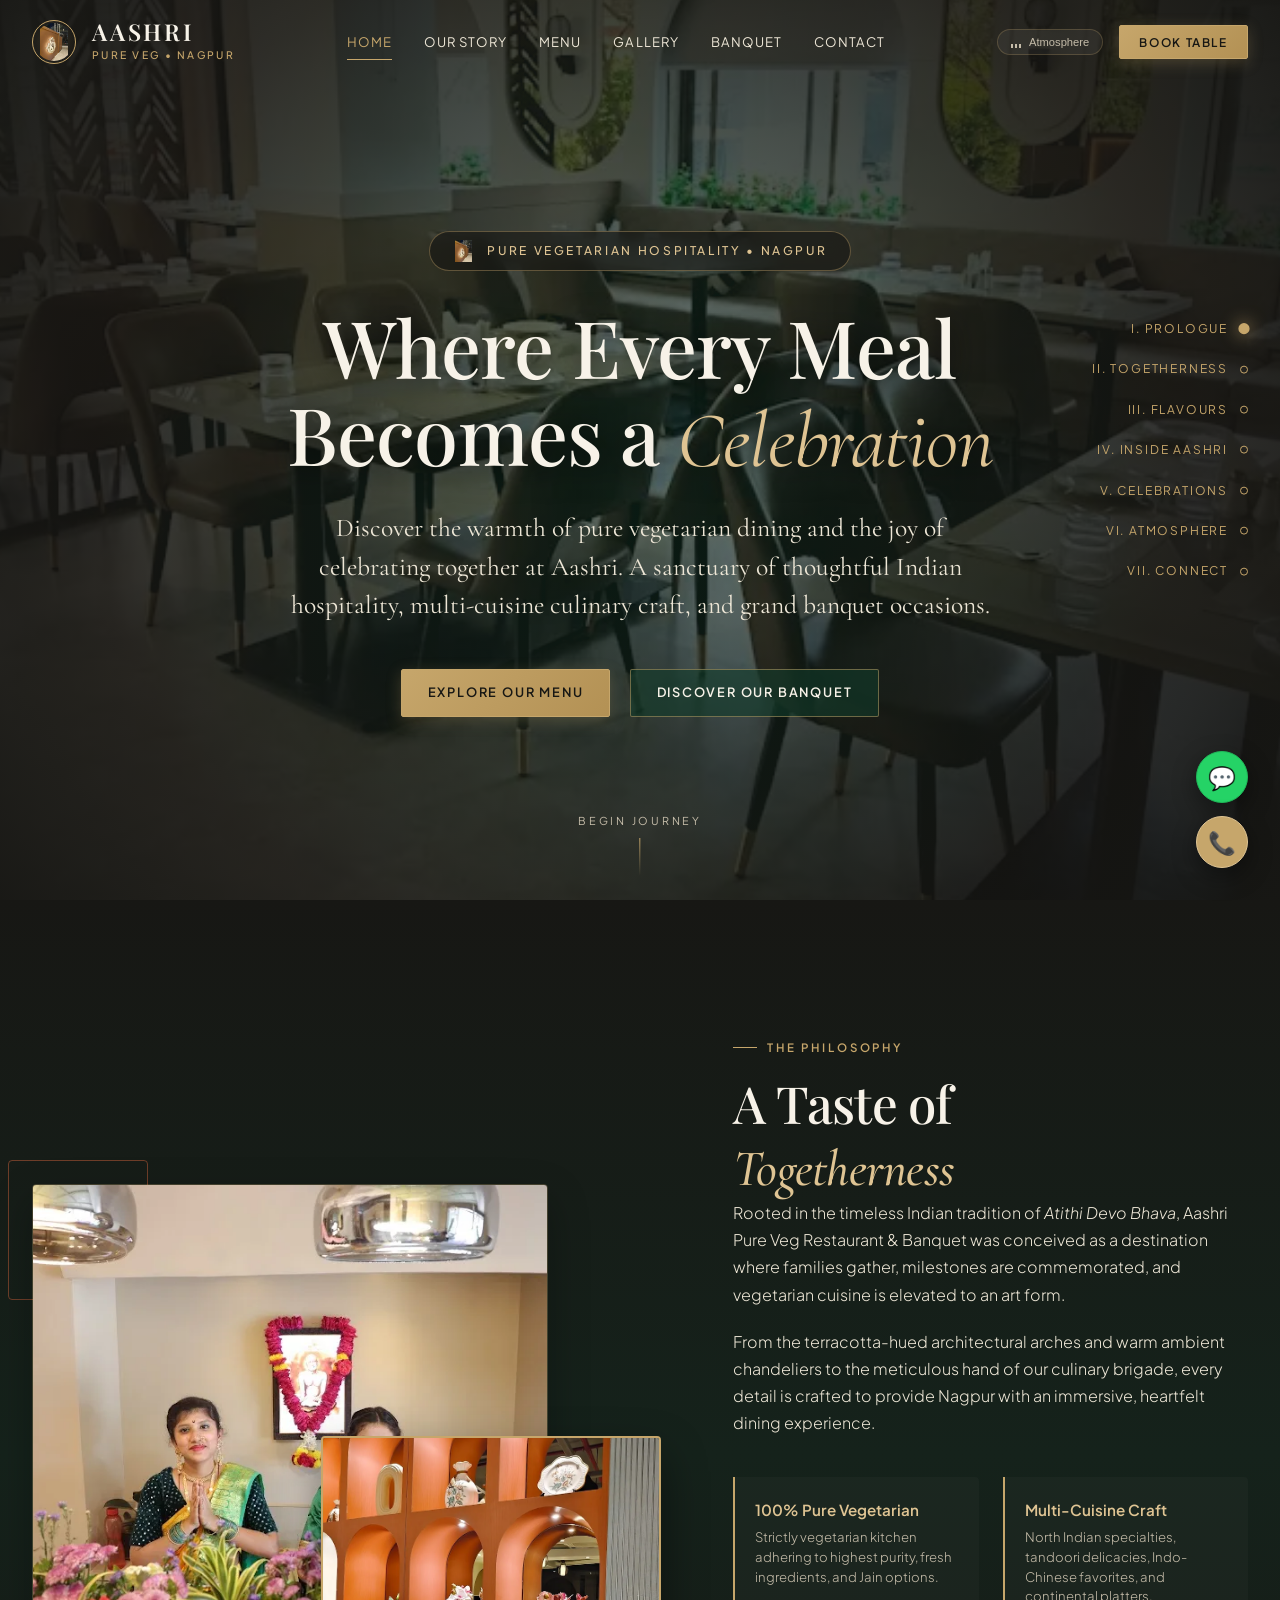
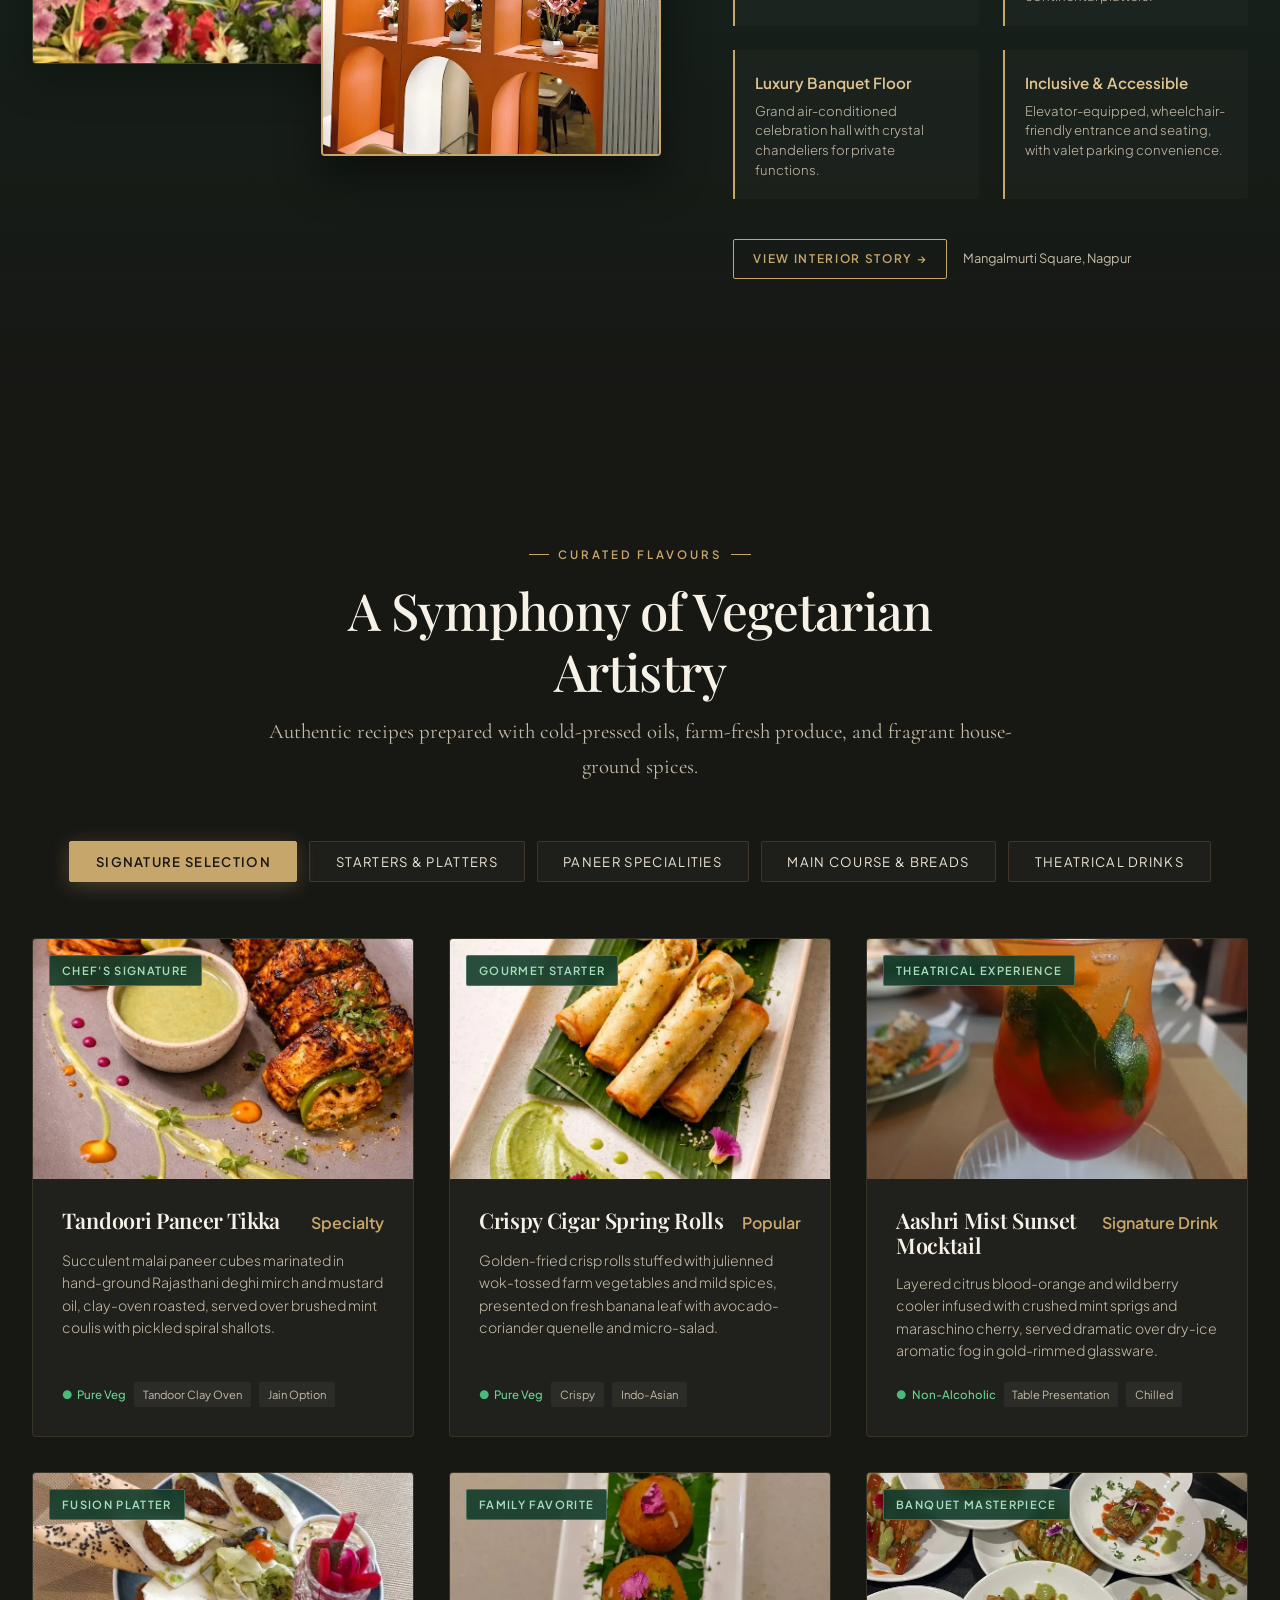
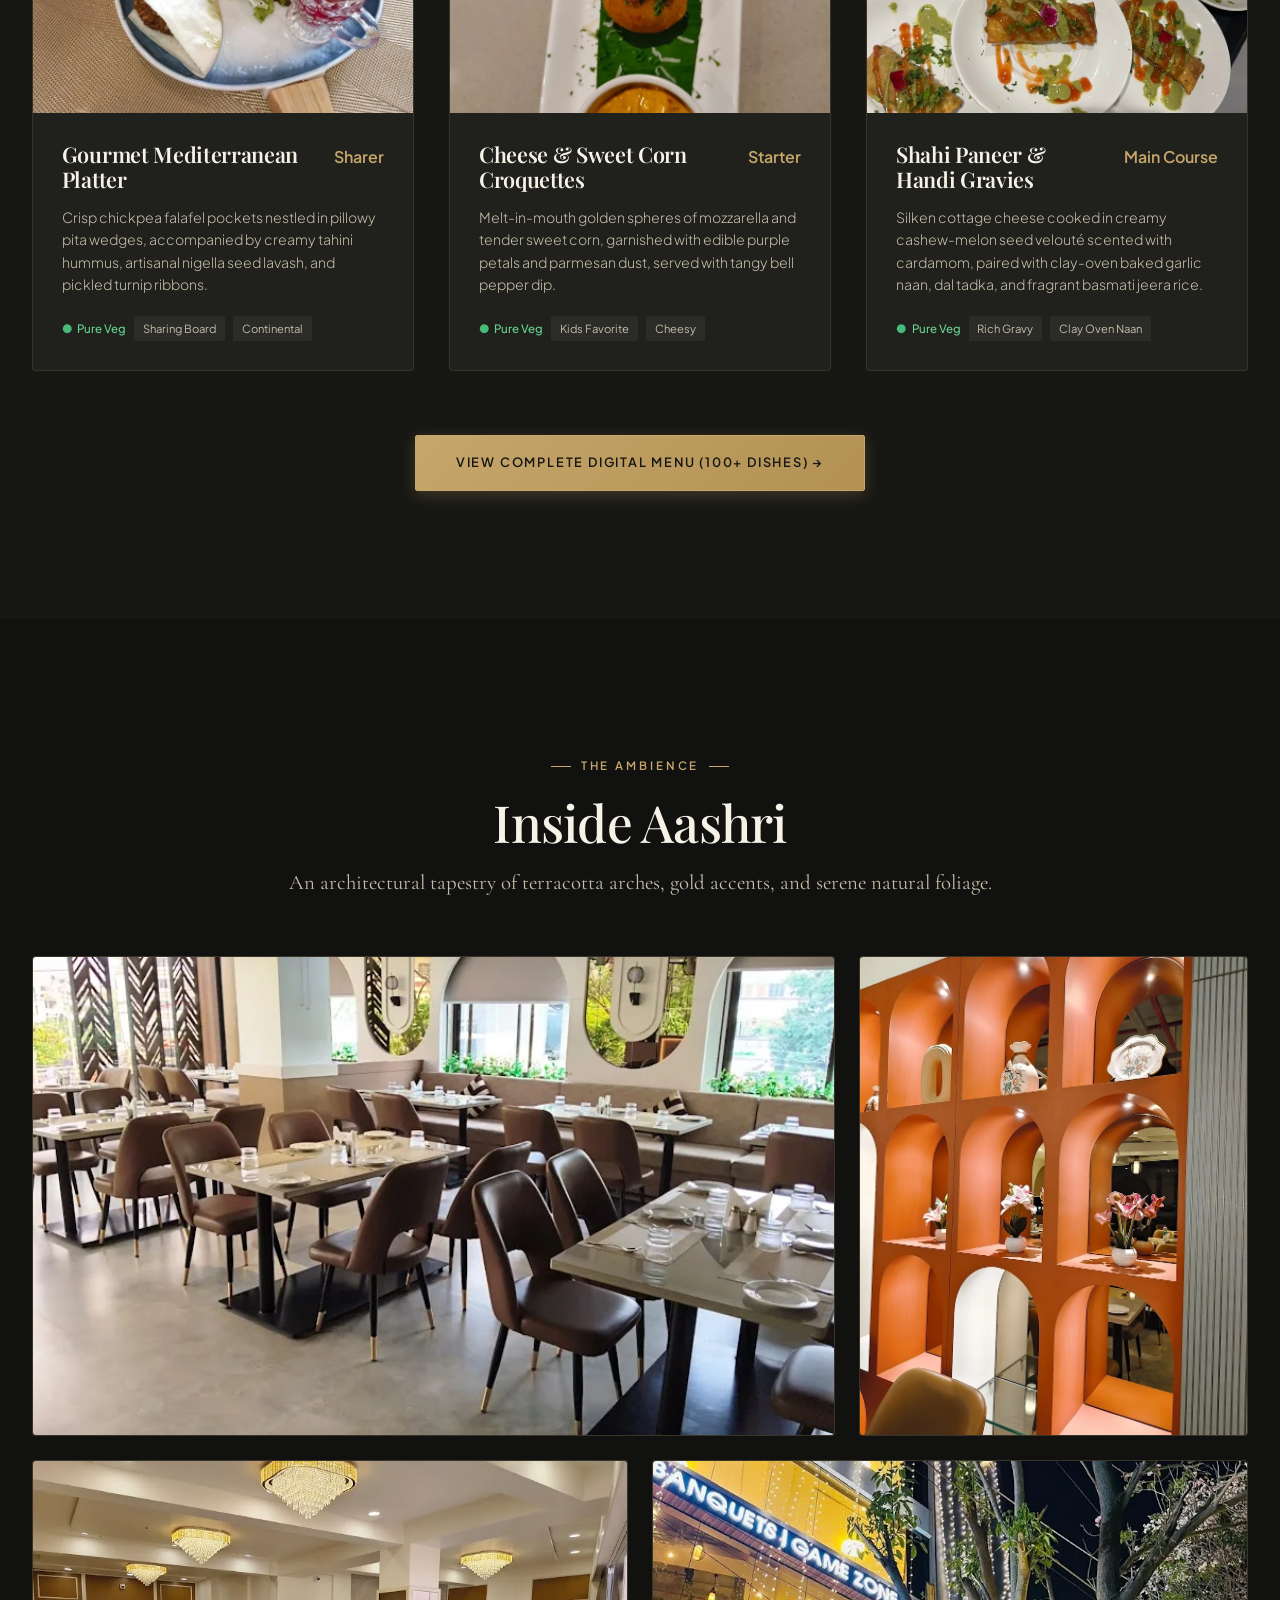
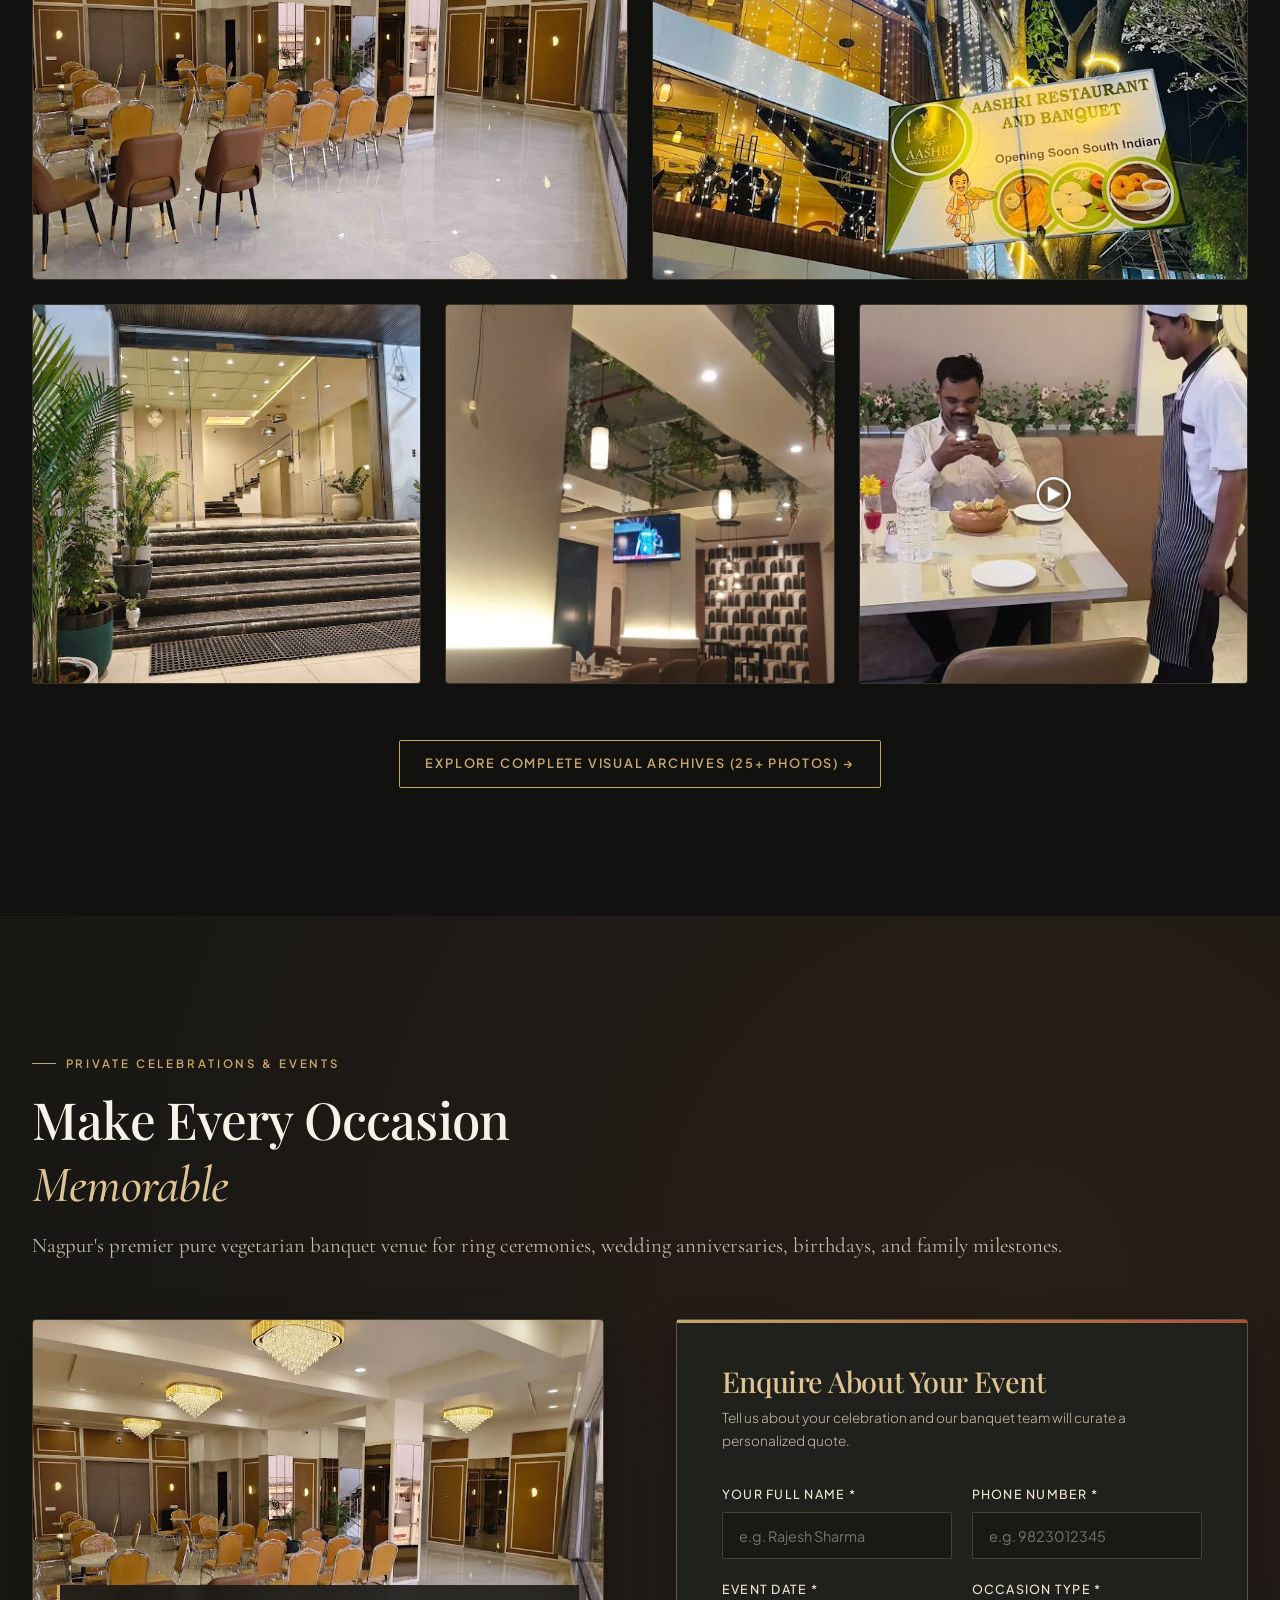
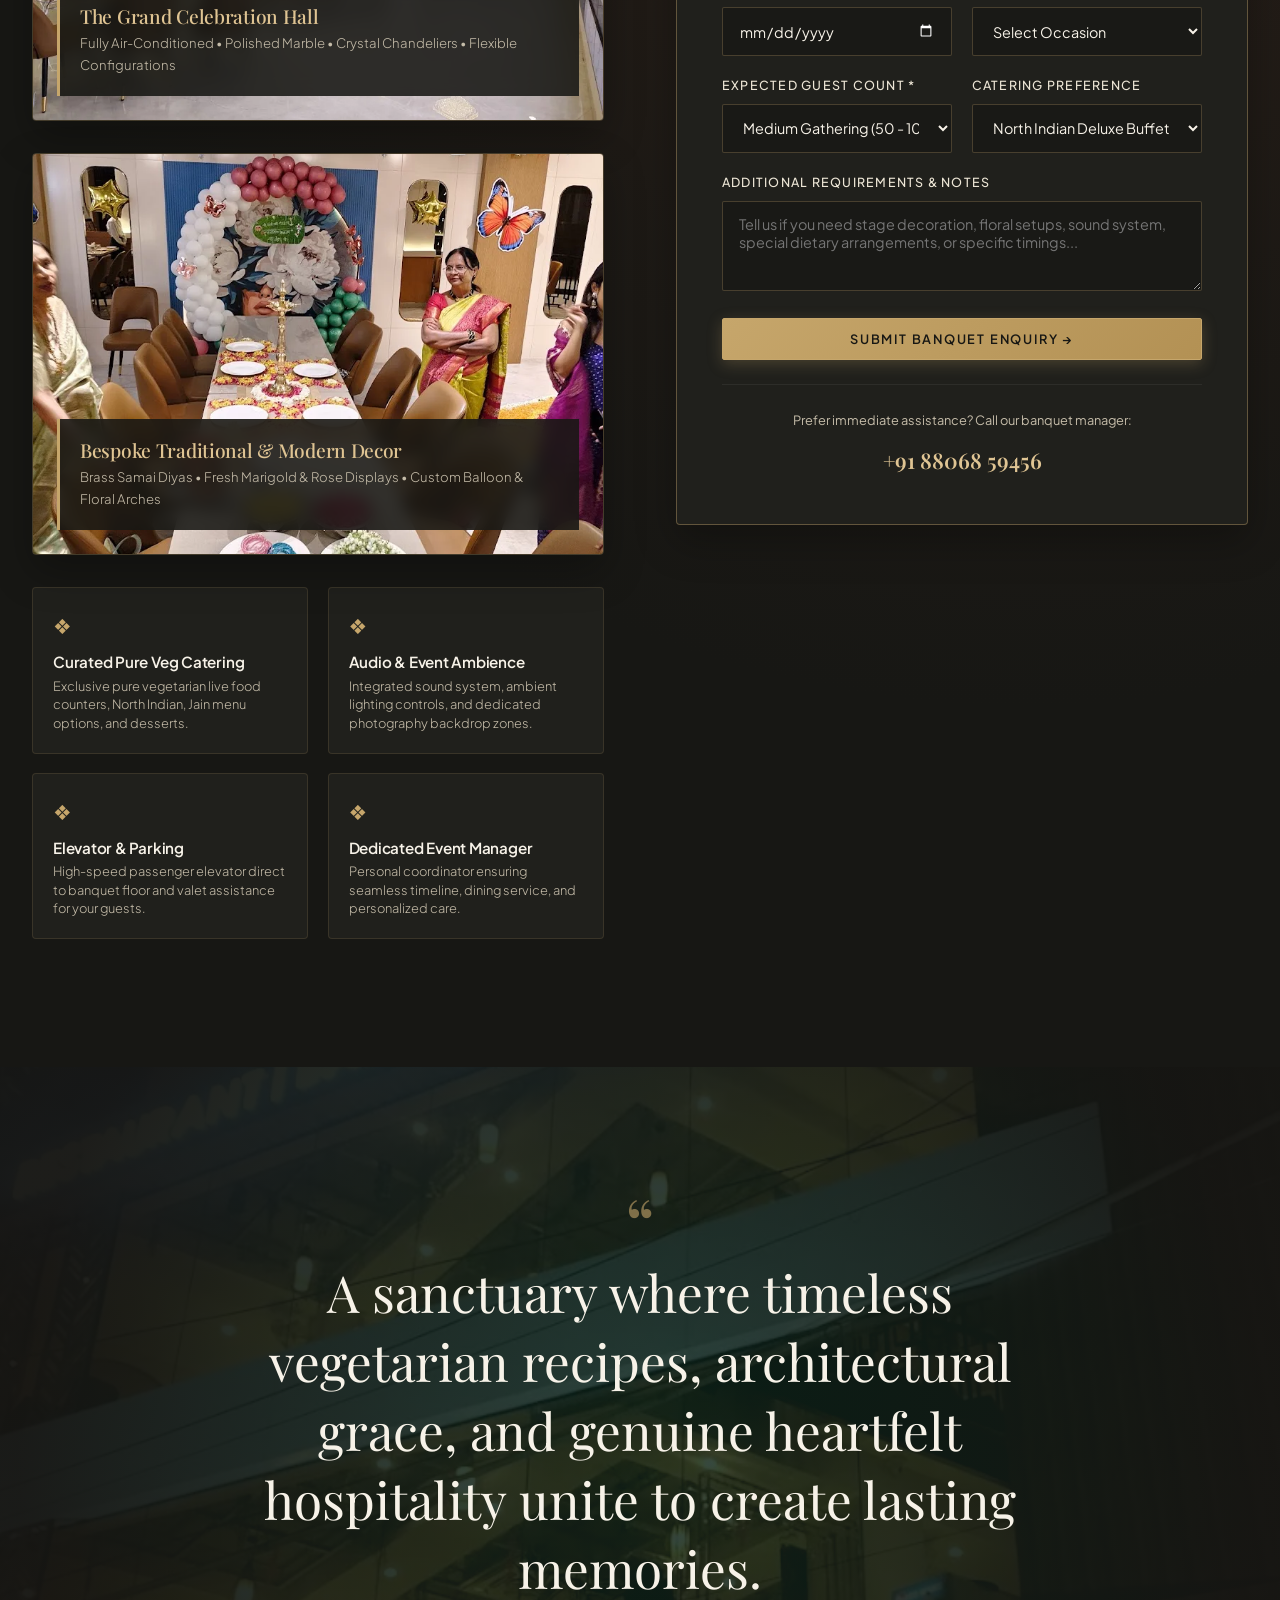
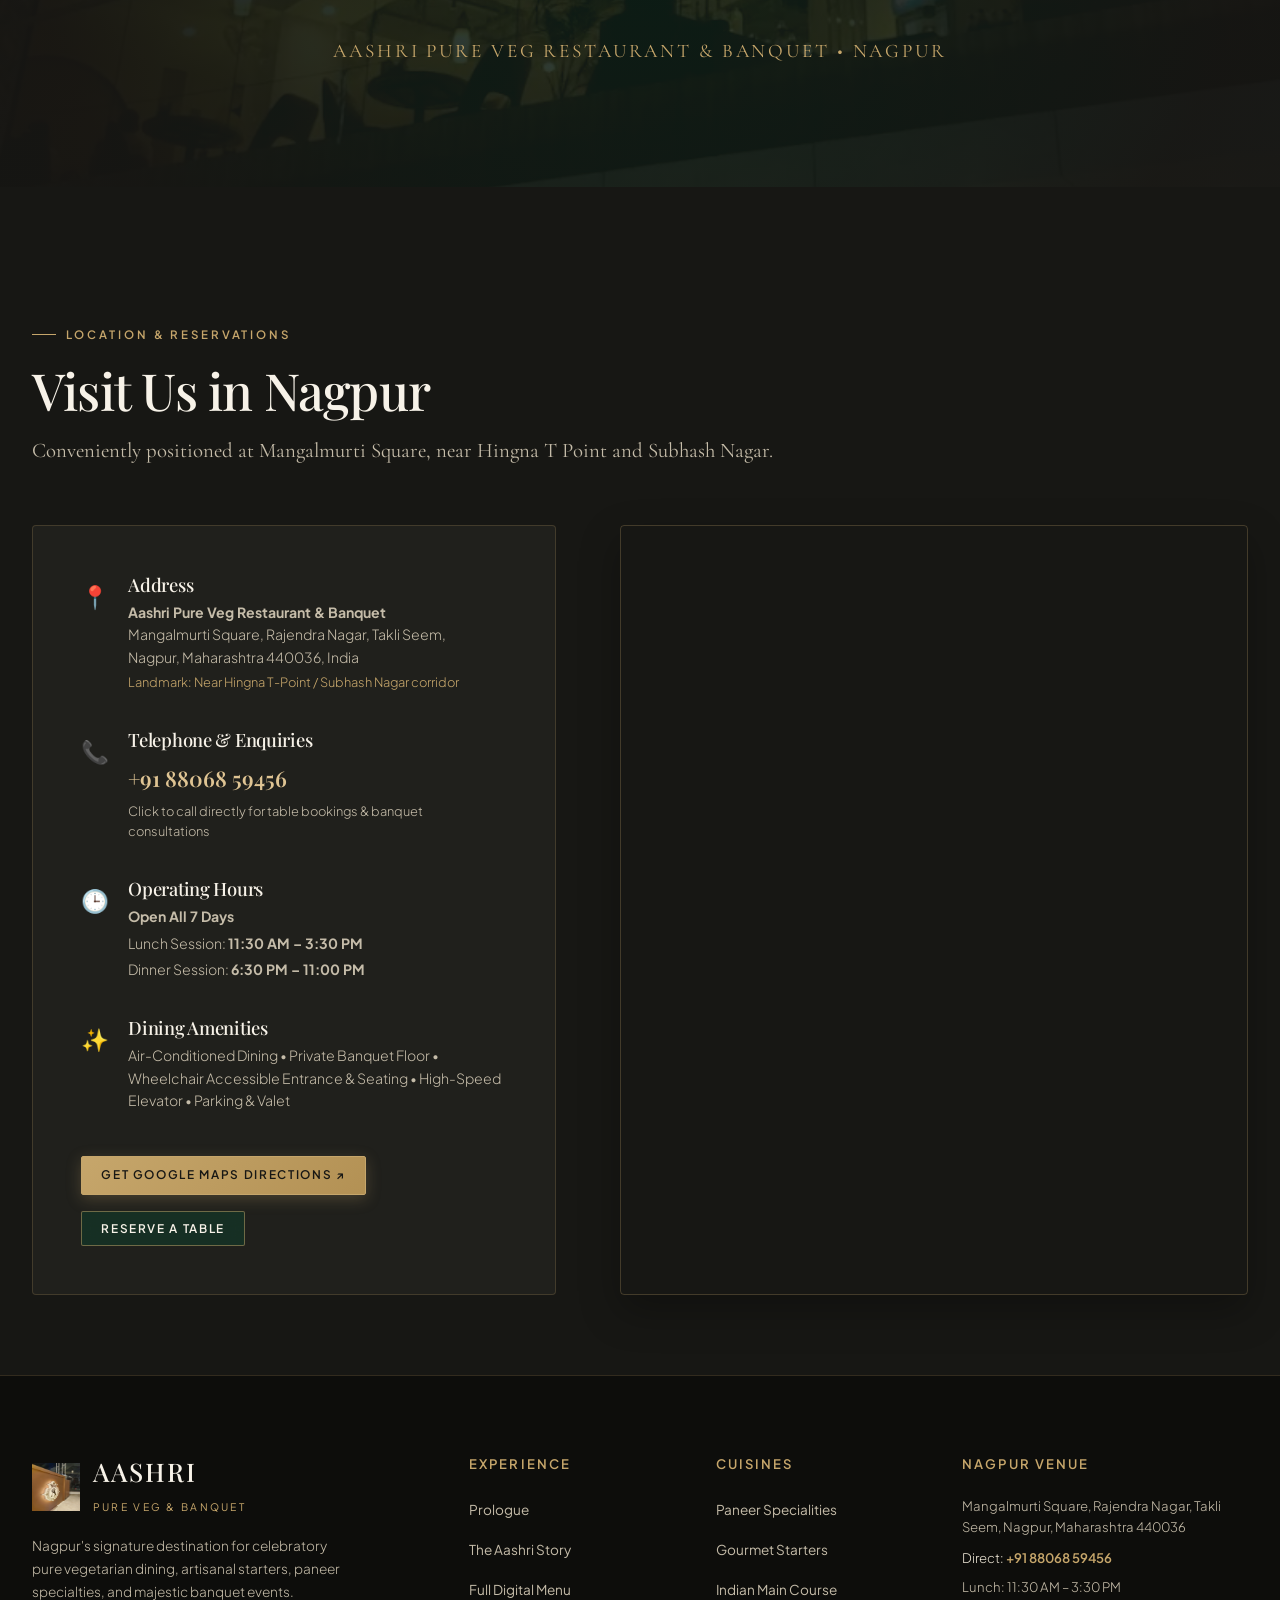
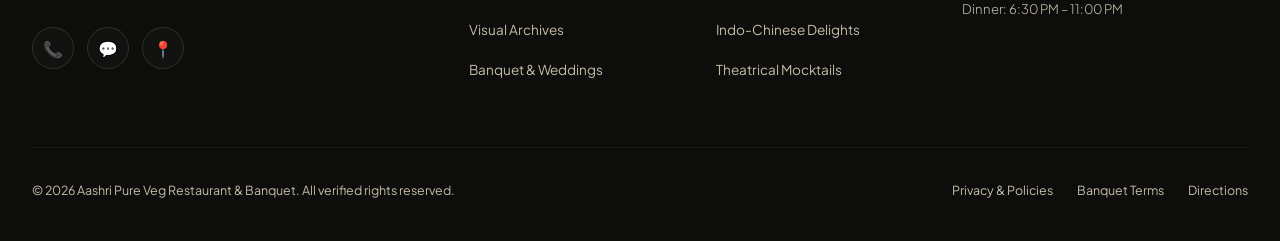
==== index.html @ 2c3d4dcf "feat: initial release of Aashri Pure Veg Restaurant & Banquet website" ====
<!DOCTYPE html>
<html lang="en">
<head>
  <meta charset="UTF-8">
  <meta name="viewport" content="width=device-width, initial-scale=1.0">
  <title>Aashri Pure Veg Restaurant & Banquet | Fine Dining & Celebrations in Nagpur</title>
  <meta name="description" content="Experience contemporary pure vegetarian dining and luxury banquet celebrations at Aashri Pure Veg Restaurant & Banquet, Mangalmurti Square, Nagpur. Multi-cuisine culinary excellence and bespoke celebrations.">
  <meta name="keywords" content="Aashri Pure Veg Restaurant, Aashri Banquet Nagpur, pure veg restaurant Nagpur, Mangalmurti Square restaurant, banquet hall Takli Seem, paneer dishes Nagpur, family dining Nagpur">
  <link rel="canonical" href="https://aashri-restaurant.com/">

  <!-- Open Graph / Meta -->
  <meta property="og:title" content="Aashri Pure Veg Restaurant & Banquet | Nagpur">
  <meta property="og:description" content="Where Every Meal Becomes a Celebration. Contemporary pure vegetarian dining & grand banquets at Mangalmurti Square, Nagpur.">
  <meta property="og:image" content="assets/images/interior_dining_hall.webp">
  <meta property="og:type" content="restaurant">

  <!-- Favicon / Crest -->
  <link rel="icon" type="image/webp" href="assets/images/aashri_royal_crest.webp">

  <!-- Stylesheet -->
  <link rel="stylesheet" href="css/style.css">

  <!-- Schema.org Structured Data -->
  <script type="application/ld+json">
  {
    "@context": "https://schema.org",
    "@type": "Restaurant",
    "name": "Aashri Pure Veg Restaurant & Banquet",
    "image": [
      "assets/images/interior_dining_hall.webp",
      "assets/images/exterior_facade_night.webp",
      "assets/images/banquet_crystal_hall.webp",
      "assets/images/culinary_paneer_tikka.webp"
    ],
    "@id": "https://aashri-restaurant.com",
    "url": "https://aashri-restaurant.com",
    "telephone": "+918806859456",
    "priceRange": "₹₹",
    "servesCuisine": ["Vegetarian", "North Indian", "Indo-Chinese", "Continental"],
    "address": {
      "@type": "PostalAddress",
      "streetAddress": "Mangalmurti Square, Rajendra Nagar, Takli Seem",
      "addressLocality": "Nagpur",
      "addressRegion": "Maharashtra",
      "postalCode": "440036",
      "addressCountry": "IN"
    },
    "geo": {
      "@type": "GeoCoordinates",
      "latitude": 21.1178389,
      "longitude": 79.0338501
    },
    "openingHoursSpecification": [
      {
        "@type": "OpeningHoursSpecification",
        "dayOfWeek": ["Monday", "Tuesday", "Wednesday", "Thursday", "Friday", "Saturday", "Sunday"],
        "opens": "11:30",
        "closes": "15:30"
      },
      {
        "@type": "OpeningHoursSpecification",
        "dayOfWeek": ["Monday", "Tuesday", "Wednesday", "Thursday", "Friday", "Saturday", "Sunday"],
        "opens": "18:30",
        "closes": "23:00"
      }
    ],
    "hasMenu": "https://aashri-restaurant.com/menu.html",
    "acceptsReservations": "True"
  }
  </script>
</head>
<body>

  <!-- Top Progress Bar -->
  <div class="scroll-progress-bar" id="progressBar"></div>

  <!-- Persepolis Chapter Navigator (Desktop) -->
  <nav class="chapter-nav" aria-label="Story Chapters">
    <div class="chapter-dot active" data-target="prologue">
      <span class="chapter-label">I. Prologue</span>
      <div class="chapter-indicator"></div>
    </div>
    <div class="chapter-dot" data-target="experience">
      <span class="chapter-label">II. Togetherness</span>
      <div class="chapter-indicator"></div>
    </div>
    <div class="chapter-dot" data-target="flavours">
      <span class="chapter-label">III. Flavours</span>
      <div class="chapter-indicator"></div>
    </div>
    <div class="chapter-dot" data-target="ambience">
      <span class="chapter-label">IV. Inside Aashri</span>
      <div class="chapter-indicator"></div>
    </div>
    <div class="chapter-dot" data-target="banquet">
      <span class="chapter-label">V. Celebrations</span>
      <div class="chapter-indicator"></div>
    </div>
    <div class="chapter-dot" data-target="atmosphere">
      <span class="chapter-label">VI. Atmosphere</span>
      <div class="chapter-indicator"></div>
    </div>
    <div class="chapter-dot" data-target="findus">
      <span class="chapter-label">VII. Connect</span>
      <div class="chapter-indicator"></div>
    </div>
  </nav>

  <!-- Luxury Header -->
  <header class="header">
    <div class="container header-inner">
      <a href="index.html" class="brand-link" aria-label="Aashri Homepage">
        <img src="assets/images/aashri_royal_crest.webp" alt="Aashri Royal Crest" class="brand-crest">
        <div class="brand-text">
          <span class="brand-title">AASHRI</span>
          <span class="brand-subtitle">PURE VEG • NAGPUR</span>
        </div>
      </a>

      <!-- Desktop Navigation -->
      <nav class="nav-desktop">
        <a href="#prologue" class="nav-link active">Home</a>
        <a href="#experience" class="nav-link">Our Story</a>
        <a href="menu.html" class="nav-link">Menu</a>
        <a href="gallery.html" class="nav-link">Gallery</a>
        <a href="banquet.html" class="nav-link">Banquet</a>
        <a href="contact.html" class="nav-link">Contact</a>
      </nav>

      <!-- Actions -->
      <div class="header-actions">
        <!-- Ambient Sound Toggle -->
        <button type="button" class="audio-toggle-btn" id="audioToggleBtn" title="Toggle Hospitality Soundscape">
          <div class="audio-wave">
            <span class="audio-bar"></span>
            <span class="audio-bar"></span>
            <span class="audio-bar"></span>
          </div>
          <span class="audio-label">Atmosphere</span>
        </button>

        <button type="button" class="btn btn-sm btn-primary trigger-reserve-modal">Book Table</button>

        <!-- Mobile Menu Trigger -->
        <button class="mobile-toggle" aria-label="Toggle Navigation Drawer">
          <span></span>
          <span></span>
          <span></span>
        </button>
      </div>
    </div>
  </header>

  <!-- Mobile Drawer -->
  <div class="mobile-backdrop"></div>
  <aside class="mobile-drawer">
    <div>
      <div style="display: flex; align-items: center; gap: 0.8rem; margin-bottom: 2.5rem;">
        <img src="assets/images/aashri_royal_crest.webp" alt="Crest" style="width: 42px; height: 42px;">
        <div>
          <div style="font-family: var(--font-serif-display); font-size: 1.3rem; letter-spacing: 0.1em; color: var(--color-gold-light);">AASHRI</div>
          <div style="font-size: 0.65rem; letter-spacing: 0.2em; color: var(--color-ivory-dim);">PURE VEG & BANQUET</div>
        </div>
      </div>
      <div class="mobile-nav-links">
        <a href="#prologue" class="mobile-nav-link active">Prologue</a>
        <a href="#experience" class="mobile-nav-link">The Experience</a>
        <a href="menu.html" class="mobile-nav-link">Culinary Menu</a>
        <a href="gallery.html" class="mobile-nav-link">Visual Archives</a>
        <a href="banquet.html" class="mobile-nav-link">The Banquet</a>
        <a href="contact.html" class="mobile-nav-link">Find & Contact</a>
      </div>
    </div>
    <div>
      <a href="tel:+918806859456" class="btn btn-outline" style="width: 100%; margin-bottom: 0.8rem;">
        Call: +91 88068 59456
      </a>
      <button type="button" class="btn btn-primary trigger-reserve-modal" style="width: 100%;">
        Reserve a Table
      </button>
    </div>
  </aside>

  <!-- ========================================================================
       CHAPTER I — PROLOGUE (CINEMATIC OPENING HERO)
       ======================================================================== -->
  <section class="hero-section" id="prologue" data-chapter="prologue">
    <div class="hero-background-wrapper">
      <img src="assets/images/interior_dining_hall.webp" alt="Aashri Pure Veg Restaurant Interior Dining Hall" class="hero-bg-image">
      <div class="hero-overlay-cinematic"></div>
    </div>

    <div class="hero-content">
      <div class="hero-crest-badge">
        <img src="assets/images/aashri_royal_crest.webp" alt="Royal Crest">
        <span>Pure Vegetarian Hospitality • Nagpur</span>
      </div>

      <h1 class="hero-headline">
        Where Every Meal<br>Becomes a <em>Celebration</em>
      </h1>

      <p class="hero-description">
        Discover the warmth of pure vegetarian dining and the joy of celebrating together at Aashri. A sanctuary of thoughtful Indian hospitality, multi-cuisine culinary craft, and grand banquet occasions.
      </p>

      <div class="hero-actions">
        <a href="#flavours" class="btn btn-primary">Explore Our Menu</a>
        <a href="#banquet" class="btn btn-secondary">Discover Our Banquet</a>
      </div>
    </div>

    <!-- Scroll Indicator Prompt -->
    <a href="#experience" class="hero-scroll-prompt" aria-label="Scroll to The Aashri Experience">
      <span>Begin Journey</span>
      <div class="scroll-indicator-line"></div>
    </a>
  </section>

  <!-- ========================================================================
       CHAPTER II — THE AASHRI EXPERIENCE ("A TASTE OF TOGETHERNESS")
       ======================================================================== -->
  <section class="experience-section" id="experience" data-chapter="experience">
    <div class="container">
      <div class="experience-grid">
        
        <!-- Editorial Image Cluster -->
        <div class="experience-gallery-cluster reveal-on-scroll">
          <div class="cluster-decor-terracotta"></div>
          <img src="assets/images/hospitality_namaste_welcome.webp" alt="Traditional Indian Hospitality Welcome at Aashri Pure Veg" class="cluster-main-img">
          <img src="assets/images/interior_terracotta_arches.webp" alt="Architectural Terracotta Arches at Aashri" class="cluster-sub-img">
        </div>

        <!-- Editorial Text Narrative -->
        <div class="experience-text-block reveal-on-scroll">
          <div class="section-badge">The Philosophy</div>
          <h2>A Taste of<br><em style="font-family: var(--font-serif-editorial); font-style: italic; color: var(--color-gold-light);">Togetherness</em></h2>
          <p>
            Rooted in the timeless Indian tradition of <em>Atithi Devo Bhava</em>, Aashri Pure Veg Restaurant & Banquet was conceived as a destination where families gather, milestones are commemorated, and vegetarian cuisine is elevated to an art form.
          </p>
          <p>
            From the terracotta-hued architectural arches and warm ambient chandeliers to the meticulous hand of our culinary brigade, every detail is crafted to provide Nagpur with an immersive, heartfelt dining experience.
          </p>

          <!-- Pillars Grid -->
          <div class="pillars-grid">
            <div class="pillar-item">
              <div class="pillar-title">100% Pure Vegetarian</div>
              <p class="pillar-desc">Strictly vegetarian kitchen adhering to highest purity, fresh ingredients, and Jain options.</p>
            </div>
            <div class="pillar-item">
              <div class="pillar-title">Multi-Cuisine Craft</div>
              <p class="pillar-desc">North Indian specialties, tandoori delicacies, Indo-Chinese favorites, and continental platters.</p>
            </div>
            <div class="pillar-item">
              <div class="pillar-title">Luxury Banquet Floor</div>
              <p class="pillar-desc">Grand air-conditioned celebration hall with crystal chandeliers for private functions.</p>
            </div>
            <div class="pillar-item">
              <div class="pillar-title">Inclusive & Accessible</div>
              <p class="pillar-desc">Elevator-equipped, wheelchair-friendly entrance and seating, with valet parking convenience.</p>
            </div>
          </div>

          <div style="margin-top: 2.5rem; display: flex; gap: 1rem; align-items: center;">
            <a href="gallery.html" class="btn btn-outline btn-sm">View Interior Story →</a>
            <span style="font-size: 0.8rem; color: var(--color-ivory-dim);">Mangalmurti Square, Nagpur</span>
          </div>
        </div>

      </div>
    </div>
  </section>

  <!-- ========================================================================
       CHAPTER III — A WORLD OF VEGETARIAN FLAVOURS (MENU HIGHLIGHTS)
       ======================================================================== -->
  <section class="flavours-section" id="flavours" data-chapter="flavours">
    <div class="container">
      <div class="section-header text-center reveal-on-scroll">
        <div class="section-badge centered">Curated Flavours</div>
        <h2>A Symphony of Vegetarian Artistry</h2>
        <p class="section-subtitle">
          Authentic recipes prepared with cold-pressed oils, farm-fresh produce, and fragrant house-ground spices.
        </p>
      </div>

      <!-- Category Filter Tabs -->
      <div class="menu-tabs-wrapper reveal-on-scroll">
        <button class="menu-tab-btn active" data-category="all">Signature Selection</button>
        <button class="menu-tab-btn" data-category="starters">Starters & Platters</button>
        <button class="menu-tab-btn" data-category="paneer">Paneer Specialities</button>
        <button class="menu-tab-btn" data-category="maincourse">Main Course & Breads</button>
        <button class="menu-tab-btn" data-category="beverages">Theatrical Drinks</button>
      </div>

      <!-- Menu Grid with Authentic Food Photography -->
      <div class="menu-grid">
        
        <!-- Dish 1: Authentic Plated Paneer Tikka -->
        <div class="menu-card reveal-on-scroll" data-category="paneer">
          <div class="menu-card-img-wrap">
            <img src="assets/images/culinary_paneer_tikka.webp" alt="Charred Tandoori Paneer Tikka with Mint Coulis at Aashri" class="menu-card-img" loading="lazy">
            <span class="menu-card-badge">Chef's Signature</span>
          </div>
          <div class="menu-card-body">
            <div class="menu-card-header">
              <h3 class="menu-card-title">Tandoori Paneer Tikka</h3>
              <span class="menu-card-price">Specialty</span>
            </div>
            <p class="menu-card-desc">
              Succulent malai paneer cubes marinated in hand-ground Rajasthani deghi mirch and mustard oil, clay-oven roasted, served over brushed mint coulis with pickled spiral shallots.
            </p>
            <div class="menu-card-tags">
              <span class="tag-pureveg">Pure Veg</span>
              <span class="tag-pill">Tandoor Clay Oven</span>
              <span class="tag-pill">Jain Option</span>
            </div>
          </div>
        </div>

        <!-- Dish 2: Crispy Cigar Rolls with Avocado Dip -->
        <div class="menu-card reveal-on-scroll" data-category="starters">
          <div class="menu-card-img-wrap">
            <img src="assets/images/culinary_crisp_cigar_rolls.webp" alt="Crispy Vegetable Cigar Rolls on Banana Leaf at Aashri" class="menu-card-img" loading="lazy">
            <span class="menu-card-badge">Gourmet Starter</span>
          </div>
          <div class="menu-card-body">
            <div class="menu-card-header">
              <h3 class="menu-card-title">Crispy Cigar Spring Rolls</h3>
              <span class="menu-card-price">Popular</span>
            </div>
            <p class="menu-card-desc">
              Golden-fried crisp rolls stuffed with julienned wok-tossed farm vegetables and mild spices, presented on fresh banana leaf with avocado-coriander quenelle and micro-salad.
            </p>
            <div class="menu-card-tags">
              <span class="tag-pureveg">Pure Veg</span>
              <span class="tag-pill">Crispy</span>
              <span class="tag-pill">Indo-Asian</span>
            </div>
          </div>
        </div>

        <!-- Dish 3: Theatrical Sunset Fog Mocktail -->
        <div class="menu-card reveal-on-scroll" data-category="beverages">
          <div class="menu-card-img-wrap">
            <img src="assets/images/culinary_theatrical_mocktail.webp" alt="Theatrical Dry-Ice Fog Mocktail at Aashri Restaurant" class="menu-card-img" loading="lazy">
            <span class="menu-card-badge">Theatrical Experience</span>
          </div>
          <div class="menu-card-body">
            <div class="menu-card-header">
              <h3 class="menu-card-title">Aashri Mist Sunset Mocktail</h3>
              <span class="menu-card-price">Signature Drink</span>
            </div>
            <p class="menu-card-desc">
              Layered citrus blood-orange and wild berry cooler infused with crushed mint sprigs and maraschino cherry, served dramatic over dry-ice aromatic fog in gold-rimmed glassware.
            </p>
            <div class="menu-card-tags">
              <span class="tag-pureveg">Non-Alcoholic</span>
              <span class="tag-pill">Table Presentation</span>
              <span class="tag-pill">Chilled</span>
            </div>
          </div>
        </div>

        <!-- Dish 4: Falafel Mezze Platter -->
        <div class="menu-card reveal-on-scroll" data-category="starters">
          <div class="menu-card-img-wrap">
            <img src="assets/images/culinary_mediterranean_platter.webp" alt="Falafel Mezze Platter with Hummus and Lavash at Aashri" class="menu-card-img" loading="lazy">
            <span class="menu-card-badge">Fusion Platter</span>
          </div>
          <div class="menu-card-body">
            <div class="menu-card-header">
              <h3 class="menu-card-title">Gourmet Mediterranean Platter</h3>
              <span class="menu-card-price">Sharer</span>
            </div>
            <p class="menu-card-desc">
              Crisp chickpea falafel pockets nestled in pillowy pita wedges, accompanied by creamy tahini hummus, artisanal nigella seed lavash, and pickled turnip ribbons.
            </p>
            <div class="menu-card-tags">
              <span class="tag-pureveg">Pure Veg</span>
              <span class="tag-pill">Sharing Board</span>
              <span class="tag-pill">Continental</span>
            </div>
          </div>
        </div>

        <!-- Dish 5: Golden Cheese & Corn Croquettes -->
        <div class="menu-card reveal-on-scroll" data-category="starters">
          <div class="menu-card-img-wrap">
            <img src="assets/images/culinary_cheese_corn_balls.webp" alt="Golden Cheese Corn Balls with Spiced Emulsion at Aashri" class="menu-card-img" loading="lazy">
            <span class="menu-card-badge">Family Favorite</span>
          </div>
          <div class="menu-card-body">
            <div class="menu-card-header">
              <h3 class="menu-card-title">Cheese & Sweet Corn Croquettes</h3>
              <span class="menu-card-price">Starter</span>
            </div>
            <p class="menu-card-desc">
              Melt-in-mouth golden spheres of mozzarella and tender sweet corn, garnished with edible purple petals and parmesan dust, served with tangy bell pepper dip.
            </p>
            <div class="menu-card-tags">
              <span class="tag-pureveg">Pure Veg</span>
              <span class="tag-pill">Kids Favorite</span>
              <span class="tag-pill">Cheesy</span>
            </div>
          </div>
        </div>

        <!-- Dish 6: Banquet Plated Delicacies & Main Courses -->
        <div class="menu-card reveal-on-scroll" data-category="maincourse">
          <div class="menu-card-img-wrap">
            <img src="assets/images/culinary_banquet_plated_starters.webp" alt="Plated Banquet Delicacies at Aashri Restaurant Nagpur" class="menu-card-img" loading="lazy">
            <span class="menu-card-badge">Banquet Masterpiece</span>
          </div>
          <div class="menu-card-body">
            <div class="menu-card-header">
              <h3 class="menu-card-title">Shahi Paneer & Handi Gravies</h3>
              <span class="menu-card-price">Main Course</span>
            </div>
            <p class="menu-card-desc">
              Silken cottage cheese cooked in creamy cashew-melon seed velouté scented with cardamom, paired with clay-oven baked garlic naan, dal tadka, and fragrant basmati jeera rice.
            </p>
            <div class="menu-card-tags">
              <span class="tag-pureveg">Pure Veg</span>
              <span class="tag-pill">Rich Gravy</span>
              <span class="tag-pill">Clay Oven Naan</span>
            </div>
          </div>
        </div>

      </div>

      <!-- View Full Menu CTA -->
      <div style="text-align: center; margin-top: 4rem;" class="reveal-on-scroll">
        <a href="menu.html" class="btn btn-primary" style="padding: 1rem 2.5rem;">
          View Complete Digital Menu (100+ Dishes) →
        </a>
      </div>
    </div>
  </section>

  <!-- ========================================================================
       CHAPTER IV — INSIDE AASHRI (CINEMATIC AMBIENCE GALLERY)
       ======================================================================== -->
  <section class="ambience-section" id="ambience" data-chapter="ambience">
    <div class="container">
      <div class="section-header text-center reveal-on-scroll">
        <div class="section-badge centered">The Ambience</div>
        <h2>Inside Aashri</h2>
        <p class="section-subtitle">
          An architectural tapestry of terracotta arches, gold accents, and serene natural foliage.
        </p>
      </div>

      <!-- Editorial Staggered Layout (Persepolis Inspired) -->
      <div class="editorial-gallery-grid">
        
        <!-- Item 1: Main Dining Hall (Wide Span) -->
        <div class="gallery-item gallery-span-8 reveal-on-scroll">
          <img src="assets/images/interior_dining_hall.webp" alt="Aashri Grand Dining Hall Interior with Leather Seating" loading="lazy">
          <div class="gallery-caption-overlay">
            <span class="gallery-caption-tag">Main Dining Sanctuary</span>
            <h4 class="gallery-caption-title">The Grand Dining Hall with Modern Arches & Plush Banquettes</h4>
          </div>
        </div>

        <!-- Item 2: Terracotta Arched Wall (Span 4) -->
        <div class="gallery-item gallery-span-4 reveal-on-scroll">
          <img src="assets/images/interior_terracotta_arches.webp" alt="Terracotta Arch Display Wall at Aashri Restaurant" loading="lazy">
          <div class="gallery-caption-overlay">
            <span class="gallery-caption-tag">Architectural Accent</span>
            <h4 class="gallery-caption-title">Hand-finished Terracotta Niche Wall with Ceramic Art</h4>
          </div>
        </div>

        <!-- Item 3: Banquet Crystal Hall (Span 6) -->
        <div class="gallery-item gallery-span-6 reveal-on-scroll">
          <img src="assets/images/banquet_crystal_hall.webp" alt="Aashri Banquet Hall with Crystal Chandeliers" loading="lazy">
          <div class="gallery-caption-overlay">
            <span class="gallery-caption-tag">Banquet Venue</span>
            <h4 class="gallery-caption-title">Grand Ballroom Adorned with Imperial Crystal Chandeliers</h4>
          </div>
        </div>

        <!-- Item 4: Night Facade (Span 6) -->
        <div class="gallery-item gallery-span-6 reveal-on-scroll">
          <img src="assets/images/exterior_facade_night.webp" alt="Aashri Restaurant Building at Night with Fairy Lights" loading="lazy">
          <div class="gallery-caption-overlay">
            <span class="gallery-caption-tag">Exterior Landmark</span>
            <h4 class="gallery-caption-title">Illuminated Glass Facade at Mangalmurti Square</h4>
          </div>
        </div>

        <!-- Item 5: Grand Entrance Stairs (Span 4) -->
        <div class="gallery-item gallery-span-4-mid reveal-on-scroll">
          <img src="assets/images/grand_entrance_stairs.webp" alt="Marble Entrance Staircase with Backlit Risers at Aashri" loading="lazy">
          <div class="gallery-caption-overlay">
            <span class="gallery-caption-tag">The Threshold</span>
            <h4 class="gallery-caption-title">Backlit Marble Staircase & Glass Reception Lobby</h4>
          </div>
        </div>

        <!-- Item 6: Ambient Dining Booth (Span 4) -->
        <div class="gallery-item gallery-span-4-mid2 reveal-on-scroll">
          <img src="assets/images/interior_ambient_booth.webp" alt="Warm Cove Lighting in Dining Area at Aashri" loading="lazy">
          <div class="gallery-caption-overlay">
            <span class="gallery-caption-tag">Intimate Dining</span>
            <h4 class="gallery-caption-title">Warm Cove Lit Booths for Family Gatherings</h4>
          </div>
        </div>

        <!-- Item 7: Chef Table Service (Span 4) -->
        <div class="gallery-item gallery-span-4-mid3 reveal-on-scroll">
          <img src="assets/images/service_chef_table_service.webp" alt="Chef Table Service at Aashri Restaurant" loading="lazy">
          <div class="gallery-caption-overlay">
            <span class="gallery-caption-tag">Hospitality Craft</span>
            <h4 class="gallery-caption-title">Tableside Chef Presentation in Earthenware</h4>
          </div>
        </div>

      </div>

      <div style="text-align: center; margin-top: 3.5rem;">
        <a href="gallery.html" class="btn btn-outline">Explore Complete Visual Archives (25+ Photos) →</a>
      </div>
    </div>
  </section>

  <!-- ========================================================================
       CHAPTER V — CELEBRATIONS AT AASHRI BANQUET
       ======================================================================== -->
  <section class="banquet-section" id="banquet" data-chapter="banquet">
    <div class="container">
      <div class="section-header reveal-on-scroll">
        <div class="section-badge">Private Celebrations & Events</div>
        <h2>Make Every Occasion<br><em style="font-family: var(--font-serif-editorial); color: var(--color-gold-light);">Memorable</em></h2>
        <p class="section-subtitle">
          Nagpur's premier pure vegetarian banquet venue for ring ceremonies, wedding anniversaries, birthdays, and family milestones.
        </p>
      </div>

      <div class="banquet-content-wrapper">
        
        <!-- Showcase Column with Real Banquet Images -->
        <div class="banquet-showcase-column reveal-on-scroll">
          <div class="banquet-hero-card">
            <img src="assets/images/banquet_crystal_hall.webp" alt="Aashri Banquet Hall Crystal Chandelier Setup">
            <div class="banquet-hero-badge">
              <h4>The Grand Celebration Hall</h4>
              <p>Fully Air-Conditioned • Polished Marble • Crystal Chandeliers • Flexible Configurations</p>
            </div>
          </div>

          <div class="banquet-hero-card">
            <img src="assets/images/banquet_celebration_decor.webp" alt="Authentic Celebration Decor with Diya and Flowers at Aashri">
            <div class="banquet-hero-badge">
              <h4>Bespoke Traditional & Modern Decor</h4>
              <p>Brass Samai Diyas • Fresh Marigold & Rose Displays • Custom Balloon & Floral Arches</p>
            </div>
          </div>

          <div class="banquet-features-grid">
            <div class="banquet-feature-box">
              <div class="feature-icon-gold">❖</div>
              <h5>Curated Pure Veg Catering</h5>
              <p>Exclusive pure vegetarian live food counters, North Indian, Jain menu options, and desserts.</p>
            </div>
            <div class="banquet-feature-box">
              <div class="feature-icon-gold">❖</div>
              <h5>Audio & Event Ambience</h5>
              <p>Integrated sound system, ambient lighting controls, and dedicated photography backdrop zones.</p>
            </div>
            <div class="banquet-feature-box">
              <div class="feature-icon-gold">❖</div>
              <h5>Elevator & Parking</h5>
              <p>High-speed passenger elevator direct to banquet floor and valet assistance for your guests.</p>
            </div>
            <div class="banquet-feature-box">
              <div class="feature-icon-gold">❖</div>
              <h5>Dedicated Event Manager</h5>
              <p>Personal coordinator ensuring seamless timeline, dining service, and personalized care.</p>
            </div>
          </div>
        </div>

        <!-- Banquet Interactive Enquiry Form -->
        <div class="banquet-form-card reveal-on-scroll">
          <div class="form-header">
            <h3>Enquire About Your Event</h3>
            <p>Tell us about your celebration and our banquet team will curate a personalized quote.</p>
          </div>

          <form id="banquetEnquiryForm">
            <div class="form-grid">
              
              <div class="form-group">
                <label class="form-label" for="banqName">Your Full Name *</label>
                <input type="text" id="banqName" name="name" class="form-input" placeholder="e.g. Rajesh Sharma" required>
              </div>

              <div class="form-group">
                <label class="form-label" for="banqPhone">Phone Number *</label>
                <input type="tel" id="banqPhone" name="phone" class="form-input" placeholder="e.g. 9823012345" required>
              </div>

              <div class="form-group">
                <label class="form-label" for="banqDate">Event Date *</label>
                <input type="date" id="banqDate" name="date" class="form-input" required>
              </div>

              <div class="form-group">
                <label class="form-label" for="banqOccasion">Occasion Type *</label>
                <select id="banqOccasion" name="occasion" class="form-select" required>
                  <option value="" disabled selected>Select Occasion</option>
                  <option value="Ring Ceremony / Engagement">Ring Ceremony / Engagement</option>
                  <option value="Birthday Celebration">Birthday Celebration</option>
                  <option value="Wedding Anniversary">Wedding Anniversary</option>
                  <option value="Family Get-Together">Family Get-Together</option>
                  <option value="Baby Shower / Dohale Jevan">Baby Shower / Dohale Jevan</option>
                  <option value="Corporate Meeting & Dinner">Corporate Meeting & Dinner</option>
                  <option value="Festive Party">Festive Gathering</option>
                </select>
              </div>

              <div class="form-group">
                <label class="form-label" for="banqGuests">Expected Guest Count *</label>
                <select id="banqGuests" name="guests" class="form-select" required>
                  <option value="25 - 50 Guests">Intimate Gathering (25 - 50 Guests)</option>
                  <option value="50 - 100 Guests" selected>Medium Gathering (50 - 100 Guests)</option>
                  <option value="100 - 150 Guests">Large Celebration (100 - 150 Guests)</option>
                  <option value="150+ Guests">Grand Function (150+ Guests)</option>
                </select>
              </div>

              <div class="form-group">
                <label class="form-label" for="banqCatering">Catering Preference</label>
                <select id="banqCatering" name="catering" class="form-select">
                  <option value="North Indian Deluxe Buffet">North Indian Deluxe Buffet</option>
                  <option value="Multi-Cuisine Grand Spread">Multi-Cuisine Grand Spread</option>
                  <option value="Strictly Jain Buffet Available">Strictly Jain Buffet Available</option>
                  <option value="Custom High-Tea & Starters">Custom High-Tea & Starters</option>
                </select>
              </div>

              <div class="form-group full-width">
                <label class="form-label" for="banqNotes">Additional Requirements & Notes</label>
                <textarea id="banqNotes" name="notes" class="form-textarea" placeholder="Tell us if you need stage decoration, floral setups, sound system, special dietary arrangements, or specific timings..."></textarea>
              </div>

              <div class="form-group full-width" style="margin-top: 0.5rem;">
                <button type="submit" class="btn btn-primary" style="width: 100%;">
                  Submit Banquet Enquiry →
                </button>
              </div>

            </div>

            <!-- Instant Feedback Notification Box -->
            <div id="banquetFeedback" class="form-feedback"></div>
          </form>

          <div style="margin-top: 1.5rem; text-align: center; border-top: 1px solid rgba(255,255,255,0.06); padding-top: 1.25rem;">
            <span style="font-size: 0.8rem; color: var(--color-ivory-dim);">Prefer immediate assistance? Call our banquet manager:</span>
            <div style="margin-top: 0.4rem;">
              <a href="tel:+918806859456" class="info-phone-link">+91 88068 59456</a>
            </div>
          </div>
        </div>

      </div>
    </div>
  </section>

  <!-- ========================================================================
       CHAPTER VI — OUR ATMOSPHERE (CINEMATIC FULL-WIDTH STATEMENT)
       ======================================================================== -->
  <section class="atmosphere-section" id="atmosphere" data-chapter="atmosphere">
    <div class="atmosphere-bg-wrapper">
      <img src="assets/images/exterior_building_evening.webp" alt="Aashri Restaurant Building Ambient Evening Glow" class="atmosphere-bg-img" loading="lazy">
      <div class="atmosphere-overlay"></div>
    </div>

    <div class="atmosphere-content reveal-on-scroll">
      <div class="quote-mark">“</div>
      <blockquote class="atmosphere-statement">
        A sanctuary where timeless vegetarian recipes, architectural grace, and genuine heartfelt hospitality unite to create lasting memories.
      </blockquote>
      <div class="atmosphere-signature">Aashri Pure Veg Restaurant & Banquet • Nagpur</div>
    </div>
  </section>

  <!-- ========================================================================
       CHAPTER VII — FIND US & CONNECT (LOCATION, MAP, RESERVATIONS)
       ======================================================================== -->
  <section class="findus-section" id="findus" data-chapter="findus">
    <div class="container">
      <div class="section-header reveal-on-scroll">
        <div class="section-badge">Location & Reservations</div>
        <h2>Visit Us in Nagpur</h2>
        <p class="section-subtitle">
          Conveniently positioned at Mangalmurti Square, near Hingna T Point and Subhash Nagar.
        </p>
      </div>

      <div class="findus-grid">
        
        <!-- Location Details Card -->
        <div class="location-info-card reveal-on-scroll">
          <div>
            <div class="info-item">
              <div class="info-icon-gold">📍</div>
              <div class="info-details">
                <h4>Address</h4>
                <p>
                  <strong>Aashri Pure Veg Restaurant & Banquet</strong><br>
                  Mangalmurti Square, Rajendra Nagar, Takli Seem,<br>
                  Nagpur, Maharashtra 440036, India
                </p>
                <p style="font-size: 0.8rem; color: var(--color-gold);">Landmark: Near Hingna T-Point / Subhash Nagar corridor</p>
              </div>
            </div>

            <div class="info-item">
              <div class="info-icon-gold">📞</div>
              <div class="info-details">
                <h4>Telephone & Enquiries</h4>
                <a href="tel:+918806859456" class="info-phone-link">+91 88068 59456</a>
                <p style="font-size: 0.8rem; margin-top: 4px;">Click to call directly for table bookings & banquet consultations</p>
              </div>
            </div>

            <div class="info-item">
              <div class="info-icon-gold">🕒</div>
              <div class="info-details">
                <h4>Operating Hours</h4>
                <p><strong>Open All 7 Days</strong></p>
                <p>Lunch Session: <strong>11:30 AM – 3:30 PM</strong></p>
                <p>Dinner Session: <strong>6:30 PM – 11:00 PM</strong></p>
              </div>
            </div>

            <div class="info-item" style="margin-bottom: 0;">
              <div class="info-icon-gold">✨</div>
              <div class="info-details">
                <h4>Dining Amenities</h4>
                <p>Air-Conditioned Dining • Private Banquet Floor • Wheelchair Accessible Entrance & Seating • High-Speed Elevator • Parking & Valet</p>
              </div>
            </div>
          </div>

          <div style="margin-top: 2.5rem; display: flex; gap: 1rem; flex-wrap: wrap;">
            <a href="https://www.google.com/maps?q=21.1178389,79.0338501" target="_blank" rel="noopener noreferrer" class="btn btn-primary btn-sm">
              Get Google Maps Directions ↗
            </a>
            <button type="button" class="btn btn-secondary btn-sm trigger-reserve-modal">
              Reserve a Table
            </button>
          </div>
        </div>

        <!-- Embedded Interactive Google Map -->
        <div class="map-container reveal-on-scroll">
          <iframe 
            src="https://maps.google.com/maps?q=21.1178389,79.0338501&hl=en&z=16&output=embed"
            title="Aashri Pure Veg Restaurant & Banquet Google Map"
            allowfullscreen=""
            loading="lazy"
            referrerpolicy="no-referrer-when-downgrade">
          </iframe>
        </div>

      </div>
    </div>
  </section>

  <!-- ========================================================================
       FOOTER
       ======================================================================== -->
  <footer class="footer">
    <div class="container">
      <div class="footer-top">
        
        <!-- Brand Summary -->
        <div class="footer-brand">
          <div style="display: flex; align-items: center; gap: 0.8rem; margin-bottom: 1rem;">
            <img src="assets/images/aashri_royal_crest.webp" alt="Aashri Logo Crest" style="width: 48px; height: 48px;">
            <div>
              <h3>AASHRI</h3>
              <span style="font-size: 0.65rem; letter-spacing: 0.22em; text-transform: uppercase; color: var(--color-gold);">PURE VEG & BANQUET</span>
            </div>
          </div>
          <p>
            Nagpur's signature destination for celebratory pure vegetarian dining, artisanal starters, paneer specialties, and majestic banquet events.
          </p>
          <div style="margin-top: 1.5rem; display: flex; gap: 0.8rem;">
            <a href="tel:+918806859456" class="btn-icon" aria-label="Call Aashri">📞</a>
            <a href="https://wa.me/918806859456" target="_blank" rel="noopener" class="btn-icon" aria-label="WhatsApp Aashri">💬</a>
            <a href="https://www.google.com/maps?q=21.1178389,79.0338501" target="_blank" rel="noopener" class="btn-icon" aria-label="Google Maps Directions">📍</a>
          </div>
        </div>

        <!-- Navigation Links -->
        <div class="footer-col">
          <h5>Experience</h5>
          <ul class="footer-links">
            <li><a href="#prologue">Prologue</a></li>
            <li><a href="#experience">The Aashri Story</a></li>
            <li><a href="menu.html">Full Digital Menu</a></li>
            <li><a href="gallery.html">Visual Archives</a></li>
            <li><a href="banquet.html">Banquet & Weddings</a></li>
          </ul>
        </div>

        <!-- Cuisines -->
        <div class="footer-col">
          <h5>Cuisines</h5>
          <ul class="footer-links">
            <li><a href="menu.html#paneer">Paneer Specialities</a></li>
            <li><a href="menu.html#starters">Gourmet Starters</a></li>
            <li><a href="menu.html#mains">Indian Main Course</a></li>
            <li><a href="menu.html#chinese">Indo-Chinese Delights</a></li>
            <li><a href="menu.html#drinks">Theatrical Mocktails</a></li>
          </ul>
        </div>

        <!-- Verified Contact Details -->
        <div class="footer-col">
          <h5>Nagpur Venue</h5>
          <p style="font-size: 0.82rem; color: var(--color-ivory-dim); line-height: 1.6; margin-bottom: 0.6rem;">
            Mangalmurti Square, Rajendra Nagar, Takli Seem, Nagpur, Maharashtra 440036
          </p>
          <p style="font-size: 0.82rem; margin-bottom: 0.4rem;">
            Direct: <a href="tel:+918806859456" style="color: var(--color-gold); font-weight: 600;">+91 88068 59456</a>
          </p>
          <p style="font-size: 0.82rem; color: var(--color-ivory-dim);">
            Lunch: 11:30 AM – 3:30 PM<br>
            Dinner: 6:30 PM – 11:00 PM
          </p>
        </div>

      </div>

      <div class="footer-bottom">
        <div>
          © 2026 Aashri Pure Veg Restaurant & Banquet. All verified rights reserved.
        </div>
        <div style="display: flex; gap: 1.5rem;">
          <a href="contact.html">Privacy & Policies</a>
          <a href="banquet.html">Banquet Terms</a>
          <a href="contact.html">Directions</a>
        </div>
      </div>
    </div>
  </footer>

  <!-- Floating Direct Contact Shortcuts -->
  <div class="floating-actions">
    <a href="https://wa.me/918806859456?text=Hi%2C%20I%20would%20like%20to%20enquire%20about%20table%20reservation%20%2F%20banquet%20booking%20at%20Aashri" 
       target="_blank" 
       rel="noopener" 
       class="float-btn float-whatsapp" 
       title="Enquire on WhatsApp">
      💬
    </a>
    <a href="tel:+918806859456" 
       class="float-btn float-call" 
       title="Call Aashri Restaurant Directly">
      📞
    </a>
  </div>

  <!-- ========================================================================
       MODAL 1: LIGHTBOX MODAL (FULLSCREEN GALLERY VIEWER)
       ======================================================================== -->
  <div class="modal-backdrop" id="lightboxModal">
    <div class="modal-container lightbox-modal">
      <button class="modal-close-btn" id="lightboxClose" aria-label="Close Lightbox">✕</button>
      <button class="lightbox-nav-btn lightbox-prev" id="lightboxPrev" aria-label="Previous Image">‹</button>
      <button class="lightbox-nav-btn lightbox-next" id="lightboxNext" aria-label="Next Image">›</button>

      <div class="lightbox-image-wrap">
        <img src="" alt="" class="lightbox-img" id="lightboxImg">
      </div>
      <div class="lightbox-caption">
        <span id="lightboxCategory" style="font-size: 0.72rem; letter-spacing: 0.2em; text-transform: uppercase; color: var(--color-gold); font-weight: 600;"></span>
        <h4 id="lightboxTitle" style="margin-top: 0.4rem;"></h4>
      </div>
    </div>
  </div>

  <!-- ========================================================================
       MODAL 2: TABLE RESERVATION MODAL
       ======================================================================== -->
  <div class="modal-backdrop" id="reservationModal">
    <div class="modal-container">
      <button class="modal-close-btn modal-close-trigger" aria-label="Close Reservation Modal">✕</button>
      
      <div class="form-header">
        <div class="section-badge">Reserve Your Experience</div>
        <h3>Book a Dining Table</h3>
        <p>Reserve in advance to experience our pure vegetarian cuisine and attentive hospitality.</p>
      </div>

      <form id="tableReservationForm">
        <div class="form-grid">
          
          <div class="form-group">
            <label class="form-label" for="resName">Full Name *</label>
            <input type="text" id="resName" name="name" class="form-input" placeholder="e.g. Anand Deshmukh" required>
          </div>

          <div class="form-group">
            <label class="form-label" for="resPhone">Phone Number *</label>
            <input type="tel" id="resPhone" name="phone" class="form-input" placeholder="e.g. 9822012345" required>
          </div>

          <div class="form-group">
            <label class="form-label" for="resGuests">Number of Guests *</label>
            <select id="resGuests" name="guests" class="form-select" required>
              <option value="2 Guests">2 Guests (Intimate Dining)</option>
              <option value="4 Guests" selected>4 Guests (Family Table)</option>
              <option value="6 Guests">6 Guests (Large Table)</option>
              <option value="8+ Guests">8+ Guests (Celebration Table)</option>
            </select>
          </div>

          <div class="form-group">
            <label class="form-label" for="resDate">Reservation Date *</label>
            <input type="date" id="resDate" name="date" class="form-input" required>
          </div>

          <div class="form-group full-width">
            <label class="form-label" for="resTime">Preferred Slot *</label>
            <select id="resTime" name="time" class="form-select" required>
              <option value="Lunch (12:30 PM)">Lunch Session — 12:30 PM</option>
              <option value="Lunch (01:30 PM)">Lunch Session — 01:30 PM</option>
              <option value="Dinner (07:30 PM)">Dinner Session — 07:30 PM</option>
              <option value="Dinner (08:30 PM)" selected>Dinner Session — 08:30 PM</option>
              <option value="Dinner (09:30 PM)">Dinner Session — 09:30 PM</option>
            </select>
          </div>

          <div class="form-group full-width">
            <label class="form-label" for="resNotes">Special Dietary or Seating Requests</label>
            <textarea id="resNotes" name="notes" class="form-textarea" placeholder="Jain preparation requirements, high chair for toddlers, window booth seating preference..."></textarea>
          </div>

          <div class="form-group full-width" style="margin-top: 0.5rem;">
            <button type="submit" class="btn btn-primary" style="width: 100%;">
              Confirm Table Reservation & WhatsApp Sync →
            </button>
          </div>

        </div>
      </form>
    </div>
  </div>

  <!-- Scripts -->
  <script src="js/app.js"></script>
</body>
</html>
---- css/style.css ----
/* ==========================================================================
   AASHRI PURE VEG RESTAURANT & BANQUET — LUXURY DESIGN SYSTEM
   Inspiration: Getty Persepolis Immersive Editorial Storytelling
   Palette: Forest Green (#123B2A), Charcoal (#171714), Ivory (#F7F2E8),
            Antique Gold (#C6A66B), Terracotta (#A85435)
   ========================================================================== */

@import url('https://fonts.googleapis.com/css2?family=Cormorant+Garamond:ital,wght@0,300;0,400;0,500;0,600;0,700;1,400&family=Playfair+Display:ital,wght@0,400;0,500;0,600;0,700;0,800;1,400&family=Plus+Jakarta+Sans:wght@300;400;500;600;700&display=swap');

:root {
  /* Core Color Palette */
  --color-forest: #123B2A;
  --color-forest-dark: #0b2419;
  --color-forest-light: #1b533c;
  --color-charcoal: #171714;
  --color-charcoal-card: #20201c;
  --color-charcoal-elevated: #282823;
  --color-ivory: #F7F2E8;
  --color-ivory-soft: #ede6d6;
  --color-ivory-dim: #c5bca9;
  --color-gold: #C6A66B;
  --color-gold-light: #dfc493;
  --color-gold-dim: rgba(198, 166, 107, 0.2);
  --color-gold-glow: rgba(198, 166, 107, 0.4);
  --color-terracotta: #A85435;
  --color-terracotta-light: #c26949;
  --color-terracotta-dim: rgba(168, 84, 53, 0.15);

  /* Typography */
  --font-serif-display: 'Playfair Display', Georgia, serif;
  --font-serif-editorial: 'Cormorant Garamond', Georgia, serif;
  --font-sans: 'Plus Jakarta Sans', system-ui, -apple-system, sans-serif;

  /* Layout Spacing */
  --container-max: 1400px;
  --container-editorial: 1100px;
  --container-narrow: 840px;
  --header-height: 84px;

  /* Transitions */
  --transition-fast: 0.2s cubic-bezier(0.16, 1, 0.3, 1);
  --transition-smooth: 0.4s cubic-bezier(0.16, 1, 0.3, 1);
  --transition-slow: 0.8s cubic-bezier(0.16, 1, 0.3, 1);
  --transition-cinematic: 1.2s cubic-bezier(0.25, 1, 0.5, 1);

  /* Shadows & Glass */
  --shadow-subtle: 0 4px 20px rgba(0, 0, 0, 0.12);
  --shadow-elevated: 0 16px 40px rgba(0, 0, 0, 0.28);
  --shadow-gold: 0 10px 30px rgba(198, 166, 107, 0.25);
  --glass-bg: rgba(23, 23, 20, 0.78);
  --glass-border: rgba(198, 166, 107, 0.25);
  --glass-blur: blur(16px);
}

/* Base Resets */
*, *::before, *::after {
  box-sizing: border-box;
  margin: 0;
  padding: 0;
}

html {
  font-size: 16px;
  scroll-behavior: smooth;
  color-scheme: dark;
  -webkit-font-smoothing: antialiased;
  -moz-osx-font-smoothing: grayscale;
}

body {
  background-color: var(--color-charcoal);
  color: var(--color-ivory);
  font-family: var(--font-sans);
  font-size: 1rem;
  line-height: 1.7;
  overflow-x: hidden;
  position: relative;
}

::selection {
  background: var(--color-gold);
  color: var(--color-charcoal);
}

/* Custom Scrollbar */
::-webkit-scrollbar {
  width: 8px;
}
::-webkit-scrollbar-track {
  background: var(--color-charcoal);
}
::-webkit-scrollbar-thumb {
  background: var(--color-gold-dim);
  border-radius: 4px;
  border: 2px solid var(--color-charcoal);
}
::-webkit-scrollbar-thumb:hover {
  background: var(--color-gold);
}

/* Typography Defaults */
h1, h2, h3, h4, h5, h6 {
  font-family: var(--font-serif-display);
  font-weight: 500;
  line-height: 1.18;
  letter-spacing: -0.015em;
  color: var(--color-ivory);
}

h1 {
  font-size: clamp(2.5rem, 5.5vw, 4.8rem);
}

h2 {
  font-size: clamp(2rem, 4vw, 3.4rem);
}

h3 {
  font-size: clamp(1.4rem, 2.5vw, 2.2rem);
}

h4 {
  font-size: 1.3rem;
}

p {
  color: var(--color-ivory-soft);
  font-weight: 300;
  margin-bottom: 1.25rem;
}

a {
  color: inherit;
  text-decoration: none;
  transition: color var(--transition-fast);
}

img {
  max-width: 100%;
  height: auto;
  display: block;
}

/* Utility Containers */
.container {
  width: 100%;
  max-width: var(--container-max);
  margin: 0 auto;
  padding: 0 2rem;
}

.container-editorial {
  width: 100%;
  max-width: var(--container-editorial);
  margin: 0 auto;
  padding: 0 2rem;
}

.container-narrow {
  width: 100%;
  max-width: var(--container-narrow);
  margin: 0 auto;
  padding: 0 1.5rem;
}

/* Top Progress Bar (Persepolis style) */
.scroll-progress-bar {
  position: fixed;
  top: 0;
  left: 0;
  height: 3px;
  background: linear-gradient(90deg, var(--color-gold), var(--color-terracotta), var(--color-gold-light));
  z-index: 9999;
  width: 0%;
  transition: width 0.1s linear;
}

/* Chapter Navigator Floating Bar (Desktop) */
.chapter-nav {
  position: fixed;
  right: 2rem;
  top: 50%;
  transform: translateY(-50%);
  display: flex;
  flex-direction: column;
  gap: 1.25rem;
  z-index: 100;
}

.chapter-dot {
  display: flex;
  align-items: center;
  justify-content: flex-end;
  gap: 0.75rem;
  cursor: pointer;
}

.chapter-label {
  font-family: var(--font-sans);
  font-size: 0.75rem;
  text-transform: uppercase;
  letter-spacing: 0.15em;
  color: var(--color-gold);
  opacity: 0;
  transform: translateX(10px);
  transition: all var(--transition-fast);
  white-space: nowrap;
  pointer-events: none;
}

.chapter-dot:hover .chapter-label,
.chapter-dot.active .chapter-label {
  opacity: 1;
  transform: translateX(0);
}

.chapter-indicator {
  width: 8px;
  height: 8px;
  border-radius: 50%;
  border: 1px solid var(--color-gold);
  background: transparent;
  transition: all var(--transition-fast);
}

.chapter-dot.active .chapter-indicator {
  background: var(--color-gold);
  box-shadow: 0 0 12px var(--color-gold);
  transform: scale(1.4);
}

@media (max-width: 1024px) {
  .chapter-nav {
    display: none;
  }
}

/* Header & Navigation */
.header {
  position: fixed;
  top: 0;
  left: 0;
  width: 100%;
  height: var(--header-height);
  z-index: 1000;
  transition: all var(--transition-smooth);
}

.header.scrolled {
  background: rgba(23, 23, 20, 0.94);
  backdrop-filter: var(--glass-blur);
  border-bottom: 1px solid var(--glass-border);
  height: 72px;
  box-shadow: var(--shadow-elevated);
}

.header-inner {
  display: flex;
  align-items: center;
  justify-content: space-between;
  height: 100%;
}

.brand-link {
  display: flex;
  align-items: center;
  gap: 1rem;
}

.brand-crest {
  width: 44px;
  height: 44px;
  border-radius: 50%;
  object-fit: contain;
  border: 1px solid var(--color-gold);
  padding: 2px;
  background: radial-gradient(circle, rgba(198, 166, 107, 0.18) 0%, transparent 80%);
  transition: transform var(--transition-smooth);
}

.brand-link:hover .brand-crest {
  transform: rotate(5deg) scale(1.05);
}

.brand-text {
  display: flex;
  flex-direction: column;
}

.brand-title {
  font-family: var(--font-serif-display);
  font-size: 1.45rem;
  letter-spacing: 0.12em;
  font-weight: 600;
  color: var(--color-ivory);
  line-height: 1;
}

.brand-subtitle {
  font-size: 0.65rem;
  letter-spacing: 0.22em;
  text-transform: uppercase;
  color: var(--color-gold);
  margin-top: 3px;
  font-weight: 500;
}

.nav-desktop {
  display: flex;
  align-items: center;
  gap: 2rem;
}

.nav-link {
  font-family: var(--font-sans);
  font-size: 0.82rem;
  letter-spacing: 0.08em;
  text-transform: uppercase;
  color: var(--color-ivory-soft);
  position: relative;
  padding: 0.4rem 0;
  font-weight: 400;
}

.nav-link::after {
  content: '';
  position: absolute;
  bottom: 0;
  left: 0;
  width: 0;
  height: 1px;
  background: var(--color-gold);
  transition: width var(--transition-fast);
}

.nav-link:hover,
.nav-link.active {
  color: var(--color-gold);
}

.nav-link:hover::after,
.nav-link.active::after {
  width: 100%;
}

.header-actions {
  display: flex;
  align-items: center;
  gap: 1rem;
}

/* Buttons */
.btn {
  display: inline-flex;
  align-items: center;
  justify-content: center;
  gap: 0.6rem;
  padding: 0.75rem 1.6rem;
  font-family: var(--font-sans);
  font-size: 0.8rem;
  text-transform: uppercase;
  letter-spacing: 0.14em;
  font-weight: 600;
  border-radius: 2px;
  cursor: pointer;
  transition: all var(--transition-smooth);
  position: relative;
  overflow: hidden;
  text-align: center;
  white-space: nowrap;
}

.btn-primary {
  background: linear-gradient(135deg, var(--color-gold), #b39154);
  color: var(--color-charcoal);
  border: 1px solid var(--color-gold);
  box-shadow: 0 4px 15px rgba(198, 166, 107, 0.25);
}

.btn-primary:hover {
  background: linear-gradient(135deg, var(--color-gold-light), var(--color-gold));
  color: #0d0d0b;
  transform: translateY(-2px);
  box-shadow: var(--shadow-gold);
}

.btn-secondary {
  background: rgba(18, 59, 42, 0.6);
  color: var(--color-ivory);
  border: 1px solid rgba(198, 166, 107, 0.5);
  backdrop-filter: blur(8px);
}

.btn-secondary:hover {
  background: var(--color-forest);
  border-color: var(--color-gold);
  color: var(--color-gold-light);
  transform: translateY(-2px);
}

.btn-terracotta {
  background: var(--color-terracotta);
  color: var(--color-ivory);
  border: 1px solid var(--color-terracotta-light);
}

.btn-terracotta:hover {
  background: var(--color-terracotta-light);
  transform: translateY(-2px);
  box-shadow: 0 8px 24px rgba(168, 84, 53, 0.35);
}

.btn-outline {
  background: transparent;
  color: var(--color-gold);
  border: 1px solid var(--color-gold);
}

.btn-outline:hover {
  background: var(--color-gold);
  color: var(--color-charcoal);
}

.btn-sm {
  padding: 0.55rem 1.2rem;
  font-size: 0.74rem;
}

.btn-icon {
  width: 42px;
  height: 42px;
  padding: 0;
  border-radius: 50%;
  display: inline-flex;
  align-items: center;
  justify-content: center;
  border: 1px solid var(--color-gold-dim);
  color: var(--color-gold);
  background: rgba(23, 23, 20, 0.6);
  backdrop-filter: blur(4px);
  transition: all var(--transition-fast);
}

.btn-icon:hover {
  background: var(--color-gold);
  color: var(--color-charcoal);
  border-color: var(--color-gold);
  transform: translateY(-2px);
}

/* Ambient Audio Toggle Button */
.audio-toggle-btn {
  display: inline-flex;
  align-items: center;
  gap: 0.5rem;
  padding: 0.4rem 0.8rem;
  background: rgba(255, 255, 255, 0.05);
  border: 1px solid rgba(198, 166, 107, 0.25);
  border-radius: 20px;
  color: var(--color-ivory-dim);
  font-size: 0.7rem;
  cursor: pointer;
  transition: all var(--transition-fast);
}

.audio-toggle-btn:hover,
.audio-toggle-btn.playing {
  color: var(--color-gold);
  border-color: var(--color-gold);
  background: rgba(198, 166, 107, 0.1);
}

.audio-wave {
  display: inline-flex;
  align-items: flex-end;
  gap: 2px;
  height: 12px;
}

.audio-bar {
  width: 2px;
  height: 4px;
  background: currentColor;
  transition: height 0.2s ease;
}

.audio-toggle-btn.playing .audio-bar:nth-child(1) { animation: wave 1s infinite alternate; }
.audio-toggle-btn.playing .audio-bar:nth-child(2) { animation: wave 1.2s infinite alternate 0.2s; }
.audio-toggle-btn.playing .audio-bar:nth-child(3) { animation: wave 0.8s infinite alternate 0.4s; }

@keyframes wave {
  0% { height: 3px; }
  100% { height: 12px; }
}

/* Mobile Nav Toggle */
.mobile-toggle {
  display: none;
  background: transparent;
  border: none;
  cursor: pointer;
  padding: 0.5rem;
  flex-direction: column;
  gap: 6px;
  z-index: 1100;
}

.mobile-toggle span {
  display: block;
  width: 26px;
  height: 2px;
  background: var(--color-gold);
  transition: all var(--transition-fast);
}

.mobile-toggle.active span:nth-child(1) {
  transform: translateY(8px) rotate(45deg);
}
.mobile-toggle.active span:nth-child(2) {
  opacity: 0;
}
.mobile-toggle.active span:nth-child(3) {
  transform: translateY(-8px) rotate(-45deg);
}

/* Mobile Drawer */
.mobile-drawer {
  position: fixed;
  top: 0;
  right: -100%;
  width: min(85vw, 380px);
  height: 100vh;
  background: var(--color-charcoal-elevated);
  border-left: 1px solid var(--color-gold-dim);
  z-index: 1050;
  padding: 6rem 2.5rem 3rem;
  display: flex;
  flex-direction: column;
  justify-content: space-between;
  transition: right var(--transition-smooth);
  box-shadow: -10px 0 30px rgba(0, 0, 0, 0.5);
}

.mobile-drawer.open {
  right: 0;
}

.mobile-backdrop {
  position: fixed;
  inset: 0;
  background: rgba(0, 0, 0, 0.7);
  backdrop-filter: blur(4px);
  z-index: 1040;
  opacity: 0;
  pointer-events: none;
  transition: opacity var(--transition-fast);
}

.mobile-backdrop.open {
  opacity: 1;
  pointer-events: auto;
}

.mobile-nav-links {
  display: flex;
  flex-direction: column;
  gap: 1.5rem;
}

.mobile-nav-link {
  font-family: var(--font-serif-display);
  font-size: 1.5rem;
  color: var(--color-ivory);
  letter-spacing: 0.05em;
  transition: color var(--transition-fast);
}

.mobile-nav-link:hover,
.mobile-nav-link.active {
  color: var(--color-gold);
  padding-left: 0.5rem;
}

/* ==========================================================================
   HERO — CINEMATIC OPENING (PERSEPOLIS INSPIRATION)
   ========================================================================== */
.hero-section {
  position: relative;
  min-height: 100vh;
  display: flex;
  align-items: center;
  justify-content: center;
  overflow: hidden;
  padding: 8rem 0 5rem;
  background-color: var(--color-charcoal);
}

.hero-background-wrapper {
  position: absolute;
  inset: 0;
  z-index: 1;
  overflow: hidden;
}

.hero-bg-image {
  width: 100%;
  height: 100%;
  object-fit: cover;
  transform: scale(1.05);
  animation: slowPanZoom 24s ease-in-out infinite alternate;
  filter: brightness(0.72) contrast(1.08);
}

@keyframes slowPanZoom {
  0% { transform: scale(1.04) translate(0, 0); }
  50% { transform: scale(1.12) translate(-1%, -1%); }
  100% { transform: scale(1.08) translate(1%, 0.5%); }
}

.hero-overlay-cinematic {
  position: absolute;
  inset: 0;
  background: radial-gradient(circle at center, rgba(18, 59, 42, 0.45) 0%, rgba(23, 23, 20, 0.85) 70%, rgba(23, 23, 20, 0.98) 100%);
  z-index: 2;
}

.hero-content {
  position: relative;
  z-index: 3;
  text-align: center;
  max-width: 950px;
  padding: 0 1.5rem;
}

.hero-crest-badge {
  display: inline-flex;
  align-items: center;
  gap: 0.8rem;
  padding: 0.5rem 1.4rem;
  border: 1px solid var(--color-gold-glow);
  background: rgba(23, 23, 20, 0.65);
  backdrop-filter: blur(8px);
  border-radius: 40px;
  margin-bottom: 2rem;
  animation: fadeInDown 1s cubic-bezier(0.16, 1, 0.3, 1) both;
}

.hero-crest-badge img {
  width: 22px;
  height: 22px;
  object-fit: contain;
}

.hero-crest-badge span {
  font-size: 0.75rem;
  letter-spacing: 0.22em;
  text-transform: uppercase;
  color: var(--color-gold-light);
  font-weight: 500;
}

.hero-headline {
  font-family: var(--font-serif-display);
  font-size: clamp(2.8rem, 6.2vw, 5.2rem);
  font-weight: 500;
  line-height: 1.1;
  color: var(--color-ivory);
  margin-bottom: 1.5rem;
  letter-spacing: -0.01em;
  text-shadow: 0 4px 30px rgba(0, 0, 0, 0.7);
  animation: fadeInUp 1.2s cubic-bezier(0.16, 1, 0.3, 1) 0.2s both;
}

.hero-headline em {
  font-family: var(--font-serif-editorial);
  font-style: italic;
  font-weight: 400;
  color: var(--color-gold-light);
}

.hero-description {
  font-family: var(--font-serif-editorial);
  font-size: clamp(1.2rem, 2.2vw, 1.6rem);
  color: var(--color-ivory-soft);
  max-width: 720px;
  margin: 0 auto 2.8rem;
  line-height: 1.5;
  font-weight: 400;
  animation: fadeInUp 1.2s cubic-bezier(0.16, 1, 0.3, 1) 0.4s both;
}

.hero-actions {
  display: flex;
  align-items: center;
  justify-content: center;
  gap: 1.25rem;
  flex-wrap: wrap;
  animation: fadeInUp 1.2s cubic-bezier(0.16, 1, 0.3, 1) 0.6s both;
}

.hero-scroll-prompt {
  position: absolute;
  bottom: 1.5rem;
  left: 50%;
  transform: translateX(-50%);
  z-index: 3;
  display: flex;
  flex-direction: column;
  align-items: center;
  gap: 0.5rem;
  cursor: pointer;
  color: var(--color-gold);
  animation: fadeIn 1.5s ease 1s both;
}

@media (max-height: 780px) {
  .hero-scroll-prompt {
    display: none;
  }
}

.hero-scroll-prompt span {
  font-size: 0.68rem;
  letter-spacing: 0.25em;
  text-transform: uppercase;
  color: var(--color-ivory-dim);
}

.scroll-indicator-line {
  width: 1px;
  height: 38px;
  background: linear-gradient(180deg, var(--color-gold), transparent);
  animation: scrollPulse 2s cubic-bezier(0.65, 0, 0.35, 1) infinite;
}

@keyframes scrollPulse {
  0% { transform: scaleY(0); transform-origin: top; }
  50% { transform: scaleY(1); transform-origin: top; }
  50.1% { transform: scaleY(1); transform-origin: bottom; }
  100% { transform: scaleY(0); transform-origin: bottom; }
}

/* ==========================================================================
   EDITORIAL SECTION BADGES & HEADERS
   ========================================================================== */
.section-badge {
  display: inline-flex;
  align-items: center;
  gap: 0.6rem;
  font-size: 0.72rem;
  letter-spacing: 0.25em;
  text-transform: uppercase;
  color: var(--color-gold);
  margin-bottom: 1rem;
  font-weight: 600;
}

.section-badge::before {
  content: '';
  display: inline-block;
  width: 24px;
  height: 1px;
  background: var(--color-gold);
}

.section-badge.centered::before,
.section-badge.centered::after {
  content: '';
  display: inline-block;
  width: 20px;
  height: 1px;
  background: var(--color-gold);
}

.section-header {
  margin-bottom: 3.5rem;
}

.section-header.text-center {
  text-align: center;
  max-width: 760px;
  margin-left: auto;
  margin-right: auto;
}

.section-subtitle {
  font-family: var(--font-serif-editorial);
  font-size: 1.3rem;
  color: var(--color-ivory-dim);
  font-weight: 400;
  margin-top: 0.8rem;
}

/* ==========================================================================
   SECTION A — THE AASHRI EXPERIENCE ("A TASTE OF TOGETHERNESS")
   ========================================================================== */
.experience-section {
  padding: 8rem 0;
  position: relative;
  background: linear-gradient(180deg, var(--color-charcoal) 0%, #15221b 50%, var(--color-charcoal) 100%);
  overflow: hidden;
}

.experience-grid {
  display: grid;
  grid-template-columns: 1.1fr 0.9fr;
  gap: 4.5rem;
  align-items: center;
}

.experience-gallery-cluster {
  position: relative;
  min-height: 540px;
}

.cluster-main-img {
  width: 82%;
  height: 480px;
  object-fit: cover;
  border-radius: 4px;
  box-shadow: var(--shadow-elevated);
  border: 1px solid var(--glass-border);
  position: relative;
  z-index: 2;
  transition: transform var(--transition-slow);
}

.cluster-sub-img {
  position: absolute;
  bottom: -2rem;
  right: 0;
  width: 54%;
  height: 320px;
  object-fit: cover;
  border-radius: 4px;
  box-shadow: 0 20px 45px rgba(0, 0, 0, 0.45);
  border: 2px solid var(--color-gold);
  z-index: 3;
  transition: transform var(--transition-slow);
}

.cluster-decor-terracotta {
  position: absolute;
  top: -1.5rem;
  left: -1.5rem;
  width: 140px;
  height: 140px;
  border: 1px solid var(--color-terracotta);
  border-radius: 4px;
  z-index: 1;
  opacity: 0.6;
}

.experience-text-block {
  position: relative;
  z-index: 2;
}

.pillars-grid {
  display: grid;
  grid-template-columns: 1fr 1fr;
  gap: 1.5rem;
  margin-top: 2.5rem;
}

.pillar-item {
  padding: 1.25rem;
  background: rgba(255, 255, 255, 0.025);
  border-left: 2px solid var(--color-gold);
  border-radius: 0 4px 4px 0;
  transition: all var(--transition-fast);
}

.pillar-item:hover {
  background: rgba(198, 166, 107, 0.06);
  transform: translateX(4px);
}

.pillar-title {
  font-family: var(--font-sans);
  font-size: 0.95rem;
  font-weight: 600;
  color: var(--color-gold-light);
  margin-bottom: 0.3rem;
  display: flex;
  align-items: center;
  gap: 0.5rem;
}

.pillar-desc {
  font-size: 0.82rem;
  color: var(--color-ivory-dim);
  margin-bottom: 0;
  line-height: 1.5;
}

/* ==========================================================================
   SECTION B — A WORLD OF VEGETARIAN FLAVOURS (MENU SHOWCASE)
   ========================================================================== */
.flavours-section {
  padding: 8rem 0;
  background: var(--color-charcoal);
  position: relative;
}

.menu-tabs-wrapper {
  display: flex;
  justify-content: center;
  gap: 0.75rem;
  flex-wrap: wrap;
  margin-bottom: 3.5rem;
}

.menu-tab-btn {
  padding: 0.7rem 1.6rem;
  background: rgba(255, 255, 255, 0.03);
  border: 1px solid rgba(198, 166, 107, 0.2);
  color: var(--color-ivory-soft);
  font-family: var(--font-sans);
  font-size: 0.82rem;
  letter-spacing: 0.1em;
  text-transform: uppercase;
  border-radius: 2px;
  cursor: pointer;
  transition: all var(--transition-fast);
}

.menu-tab-btn:hover,
.menu-tab-btn.active {
  background: var(--color-gold);
  color: var(--color-charcoal);
  border-color: var(--color-gold);
  font-weight: 600;
  box-shadow: 0 4px 20px rgba(198, 166, 107, 0.3);
}

.menu-grid {
  display: grid;
  grid-template-columns: repeat(auto-fill, minmax(360px, 1fr));
  gap: 2.2rem;
}

.menu-card {
  background: var(--color-charcoal-card);
  border: 1px solid rgba(198, 166, 107, 0.15);
  border-radius: 4px;
  overflow: hidden;
  transition: all var(--transition-smooth);
  position: relative;
  display: flex;
  flex-direction: column;
}

.menu-card:hover {
  transform: translateY(-6px);
  border-color: var(--color-gold);
  box-shadow: var(--shadow-elevated);
}

.menu-card-img-wrap {
  position: relative;
  height: 240px;
  overflow: hidden;
  background: #111;
}

.menu-card-img {
  width: 100%;
  height: 100%;
  object-fit: cover;
  transition: transform var(--transition-slow);
}

.menu-card:hover .menu-card-img {
  transform: scale(1.08);
}

.menu-card-badge {
  position: absolute;
  top: 1rem;
  left: 1rem;
  background: rgba(18, 59, 42, 0.9);
  color: #a7dfc0;
  font-size: 0.7rem;
  letter-spacing: 0.12em;
  text-transform: uppercase;
  padding: 0.3rem 0.75rem;
  border-radius: 2px;
  font-weight: 600;
  backdrop-filter: blur(4px);
  border: 1px solid rgba(167, 223, 192, 0.3);
}

.menu-card-body {
  padding: 1.8rem;
  display: flex;
  flex-direction: column;
  flex-grow: 1;
}

.menu-card-header {
  display: flex;
  justify-content: space-between;
  align-items: baseline;
  gap: 1rem;
  margin-bottom: 0.8rem;
}

.menu-card-title {
  font-family: var(--font-serif-display);
  font-size: 1.35rem;
  color: var(--color-ivory);
  font-weight: 600;
}

.menu-card-price {
  font-family: var(--font-sans);
  font-size: 1rem;
  font-weight: 600;
  color: var(--color-gold);
  white-space: nowrap;
}

.menu-card-desc {
  font-size: 0.88rem;
  color: var(--color-ivory-dim);
  line-height: 1.6;
  margin-bottom: 1.25rem;
  flex-grow: 1;
}

.menu-card-tags {
  display: flex;
  gap: 0.5rem;
  flex-wrap: wrap;
}

.tag-pureveg {
  display: inline-flex;
  align-items: center;
  gap: 0.35rem;
  font-size: 0.72rem;
  color: #68d391;
  font-weight: 500;
}

.tag-pureveg::before {
  content: '●';
  color: #48bb78;
}

.tag-pill {
  font-size: 0.7rem;
  padding: 0.2rem 0.55rem;
  background: rgba(255, 255, 255, 0.05);
  border-radius: 2px;
  color: var(--color-ivory-dim);
}

/* ==========================================================================
   SECTION C — INSIDE AASHRI (CINEMATIC AMBIENCE GALLERY)
   ========================================================================== */
.ambience-section {
  padding: 8rem 0;
  background: #11110f;
  position: relative;
  overflow: hidden;
}

.editorial-gallery-grid {
  display: grid;
  grid-template-columns: repeat(12, 1fr);
  gap: 1.5rem;
}

.gallery-item {
  position: relative;
  border-radius: 4px;
  overflow: hidden;
  cursor: pointer;
  background: var(--color-charcoal-card);
  border: 1px solid rgba(198, 166, 107, 0.15);
  transition: all var(--transition-smooth);
}

.gallery-item:hover {
  border-color: var(--color-gold);
  transform: translateY(-4px);
  box-shadow: var(--shadow-elevated);
}

.gallery-item img {
  width: 100%;
  height: 100%;
  object-fit: cover;
  transition: transform var(--transition-slow);
}

.gallery-item:hover img {
  transform: scale(1.06);
}

.gallery-caption-overlay {
  position: absolute;
  inset: 0;
  background: linear-gradient(0deg, rgba(23, 23, 20, 0.92) 0%, rgba(23, 23, 20, 0.3) 60%, transparent 100%);
  display: flex;
  flex-direction: column;
  justify-content: flex-end;
  padding: 1.8rem;
  opacity: 0;
  transition: opacity var(--transition-fast);
}

.gallery-item:hover .gallery-caption-overlay {
  opacity: 1;
}

.gallery-caption-tag {
  font-size: 0.68rem;
  text-transform: uppercase;
  letter-spacing: 0.18em;
  color: var(--color-gold);
  margin-bottom: 0.3rem;
  font-weight: 600;
}

.gallery-caption-title {
  font-family: var(--font-serif-display);
  font-size: 1.25rem;
  color: var(--color-ivory);
  line-height: 1.25;
}

/* Editorial Staggered Layout Classes */
.gallery-span-8 {
  grid-column: span 8;
  height: 480px;
}

.gallery-span-4 {
  grid-column: span 4;
  height: 480px;
}

.gallery-span-4-mid {
  grid-column: span 4;
  height: 380px;
}

.gallery-span-4-mid2 {
  grid-column: span 4;
  height: 380px;
}

.gallery-span-4-mid3 {
  grid-column: span 4;
  height: 380px;
}

.gallery-span-6 {
  grid-column: span 6;
  height: 420px;
}

/* ==========================================================================
   SECTION D — CELEBRATIONS AT AASHRI BANQUET
   ========================================================================== */
.banquet-section {
  padding: 8rem 0;
  background: radial-gradient(circle at 80% 20%, rgba(168, 84, 53, 0.12) 0%, var(--color-charcoal) 60%);
  position: relative;
  overflow: hidden;
}

.banquet-content-wrapper {
  display: grid;
  grid-template-columns: 1fr 1fr;
  gap: 4.5rem;
  align-items: flex-start;
}

.banquet-showcase-column {
  display: flex;
  flex-direction: column;
  gap: 2rem;
}

.banquet-hero-card {
  position: relative;
  border-radius: 4px;
  overflow: hidden;
  border: 1px solid var(--glass-border);
  box-shadow: var(--shadow-elevated);
}

.banquet-hero-card img {
  width: 100%;
  height: 400px;
  object-fit: cover;
}

.banquet-hero-badge {
  position: absolute;
  bottom: 1.5rem;
  left: 1.5rem;
  right: 1.5rem;
  padding: 1.25rem;
  background: rgba(23, 23, 20, 0.88);
  backdrop-filter: blur(8px);
  border-left: 3px solid var(--color-gold);
}

.banquet-hero-badge h4 {
  font-family: var(--font-serif-display);
  font-size: 1.2rem;
  color: var(--color-gold-light);
  margin-bottom: 0.25rem;
}

.banquet-hero-badge p {
  font-size: 0.82rem;
  margin-bottom: 0;
  color: var(--color-ivory-dim);
}

.banquet-features-grid {
  display: grid;
  grid-template-columns: 1fr 1fr;
  gap: 1.2rem;
}

.banquet-feature-box {
  padding: 1.25rem;
  background: var(--color-charcoal-card);
  border: 1px solid rgba(198, 166, 107, 0.15);
  border-radius: 4px;
}

.feature-icon-gold {
  color: var(--color-gold);
  font-size: 1.3rem;
  margin-bottom: 0.6rem;
}

.banquet-feature-box h5 {
  font-family: var(--font-sans);
  font-size: 0.95rem;
  font-weight: 600;
  color: var(--color-ivory);
  margin-bottom: 0.35rem;
}

.banquet-feature-box p {
  font-size: 0.8rem;
  color: var(--color-ivory-dim);
  margin-bottom: 0;
  line-height: 1.45;
}

/* Banquet Interactive Enquiry Form */
.banquet-form-card {
  background: var(--color-charcoal-card);
  border: 1px solid var(--color-gold-glow);
  padding: 2.8rem;
  border-radius: 4px;
  box-shadow: var(--shadow-elevated);
  position: relative;
}

.banquet-form-card::before {
  content: '';
  position: absolute;
  top: 0;
  left: 0;
  right: 0;
  height: 3px;
  background: linear-gradient(90deg, var(--color-gold), var(--color-terracotta));
}

.form-header {
  margin-bottom: 2rem;
}

.form-header h3 {
  font-size: 1.8rem;
  color: var(--color-gold-light);
  margin-bottom: 0.4rem;
}

.form-header p {
  font-size: 0.85rem;
  color: var(--color-ivory-dim);
  margin-bottom: 0;
}

.form-grid {
  display: grid;
  grid-template-columns: 1fr 1fr;
  gap: 1.2rem;
}

.form-group {
  display: flex;
  flex-direction: column;
  gap: 0.45rem;
}

.form-group.full-width {
  grid-column: span 2;
}

.form-label {
  font-size: 0.78rem;
  text-transform: uppercase;
  letter-spacing: 0.1em;
  color: var(--color-ivory-soft);
  font-weight: 500;
}

.form-input,
.form-select,
.form-textarea {
  width: 100%;
  padding: 0.85rem 1rem;
  background: rgba(23, 23, 20, 0.75);
  border: 1px solid rgba(198, 166, 107, 0.28);
  border-radius: 2px;
  color: var(--color-ivory);
  font-family: var(--font-sans);
  font-size: 0.9rem;
  transition: all var(--transition-fast);
}

.form-input:focus,
.form-select:focus,
.form-textarea:focus {
  outline: none;
  border-color: var(--color-gold);
  box-shadow: 0 0 10px rgba(198, 166, 107, 0.25);
  background: rgba(23, 23, 20, 0.95);
}

.form-select option {
  background: var(--color-charcoal-card);
  color: var(--color-ivory);
}

.form-textarea {
  min-height: 90px;
  resize: vertical;
}

.form-feedback {
  display: none;
  padding: 1.2rem;
  background: rgba(18, 59, 42, 0.85);
  border: 1px solid #48bb78;
  border-radius: 4px;
  color: #e2f8ec;
  font-size: 0.88rem;
  margin-top: 1.2rem;
  text-align: center;
}

/* ==========================================================================
   SECTION E — OUR ATMOSPHERE (FULL-WIDTH CINEMATIC MOMENT)
   ========================================================================== */
.atmosphere-section {
  position: relative;
  min-height: 80vh;
  display: flex;
  align-items: center;
  justify-content: center;
  background-attachment: fixed;
  overflow: hidden;
  text-align: center;
  padding: 6rem 1.5rem;
}

.atmosphere-bg-wrapper {
  position: absolute;
  inset: 0;
  z-index: 1;
}

.atmosphere-bg-img {
  width: 100%;
  height: 100%;
  object-fit: cover;
  filter: brightness(0.4) contrast(1.1);
}

.atmosphere-overlay {
  position: absolute;
  inset: 0;
  background: radial-gradient(circle at center, rgba(18, 59, 42, 0.5) 0%, rgba(23, 23, 20, 0.92) 85%);
  z-index: 2;
}

.atmosphere-content {
  position: relative;
  z-index: 3;
  max-width: 860px;
}

.quote-mark {
  font-family: var(--font-serif-display);
  font-size: 4.5rem;
  color: var(--color-gold);
  line-height: 1;
  opacity: 0.6;
}

.atmosphere-statement {
  font-family: var(--font-serif-display);
  font-size: clamp(2rem, 4vw, 3.2rem);
  font-weight: 400;
  color: var(--color-ivory);
  line-height: 1.35;
  margin-bottom: 2rem;
}

.atmosphere-signature {
  font-family: var(--font-serif-editorial);
  font-size: 1.2rem;
  letter-spacing: 0.15em;
  text-transform: uppercase;
  color: var(--color-gold);
}

/* ==========================================================================
   SECTION F — FIND US (LOCATION, MAP, RESERVATIONS)
   ========================================================================== */
.findus-section {
  padding: 8rem 0 5rem;
  background: var(--color-charcoal);
  position: relative;
}

.findus-grid {
  display: grid;
  grid-template-columns: 1fr 1.2fr;
  gap: 4rem;
  align-items: stretch;
}

.location-info-card {
  background: var(--color-charcoal-card);
  border: 1px solid rgba(198, 166, 107, 0.2);
  padding: 3rem;
  border-radius: 4px;
  display: flex;
  flex-direction: column;
  justify-content: space-between;
}

.info-item {
  display: flex;
  gap: 1.2rem;
  margin-bottom: 2rem;
}

.info-icon-gold {
  color: var(--color-gold);
  font-size: 1.4rem;
  margin-top: 0.2rem;
  flex-shrink: 0;
}

.info-details h4 {
  font-family: var(--font-serif-display);
  font-size: 1.15rem;
  color: var(--color-ivory);
  margin-bottom: 0.35rem;
}

.info-details p {
  font-size: 0.88rem;
  color: var(--color-ivory-dim);
  margin-bottom: 0.25rem;
  line-height: 1.6;
}

.info-phone-link {
  font-family: var(--font-serif-display);
  font-size: 1.35rem;
  color: var(--color-gold-light);
  font-weight: 600;
  display: inline-block;
  margin-top: 0.25rem;
}

.info-phone-link:hover {
  color: var(--color-gold);
  text-decoration: underline;
}

.map-container {
  border-radius: 4px;
  overflow: hidden;
  border: 1px solid var(--glass-border);
  min-height: 480px;
  box-shadow: var(--shadow-elevated);
  position: relative;
}

.map-container iframe {
  width: 100%;
  height: 100%;
  border: 0;
  filter: invert(90%) hue-rotate(180deg) contrast(1.15) brightness(0.9);
}

/* Footer */
.footer {
  background: #0d0d0b;
  border-top: 1px solid rgba(198, 166, 107, 0.2);
  padding: 5rem 0 2.5rem;
  position: relative;
}

.footer-top {
  display: grid;
  grid-template-columns: 2fr 1fr 1fr 1.5fr;
  gap: 3.5rem;
  margin-bottom: 4rem;
}

.footer-brand h3 {
  font-size: 1.6rem;
  color: var(--color-ivory);
  letter-spacing: 0.08em;
  margin-bottom: 0.3rem;
}

.footer-brand p {
  font-size: 0.85rem;
  color: var(--color-ivory-dim);
  max-width: 320px;
  margin-top: 1rem;
}

.footer-col h5 {
  font-family: var(--font-sans);
  font-size: 0.82rem;
  text-transform: uppercase;
  letter-spacing: 0.16em;
  color: var(--color-gold);
  margin-bottom: 1.5rem;
  font-weight: 600;
}

.footer-links {
  list-style: none;
  display: flex;
  flex-direction: column;
  gap: 0.8rem;
}

.footer-links a {
  font-size: 0.85rem;
  color: var(--color-ivory-dim);
  transition: color var(--transition-fast);
}

.footer-links a:hover {
  color: var(--color-gold);
  padding-left: 0.3rem;
}

.footer-bottom {
  display: flex;
  justify-content: space-between;
  align-items: center;
  padding-top: 2rem;
  border-top: 1px solid rgba(255, 255, 255, 0.05);
  font-size: 0.78rem;
  color: var(--color-ivory-dim);
  flex-wrap: wrap;
  gap: 1rem;
}

/* Floating Action Buttons */
.floating-actions {
  position: fixed;
  bottom: 2rem;
  right: 2rem;
  display: flex;
  flex-direction: column;
  gap: 0.8rem;
  z-index: 990;
}

.float-btn {
  width: 52px;
  height: 52px;
  border-radius: 50%;
  display: flex;
  align-items: center;
  justify-content: center;
  box-shadow: 0 8px 25px rgba(0, 0, 0, 0.4);
  transition: all var(--transition-smooth);
  color: #fff;
  font-size: 1.4rem;
  position: relative;
}

.float-whatsapp {
  background: #25D366;
  border: 1px solid #20ba5a;
}

.float-whatsapp:hover {
  transform: scale(1.1);
  box-shadow: 0 10px 30px rgba(37, 211, 102, 0.45);
}

.float-call {
  background: var(--color-gold);
  color: var(--color-charcoal);
  border: 1px solid var(--color-gold-light);
}

.float-call:hover {
  transform: scale(1.1);
  box-shadow: 0 10px 30px rgba(198, 166, 107, 0.45);
}

/* ==========================================================================
   MODALS (LIGHTBOX, RESERVATION)
   ========================================================================== */
.modal-backdrop {
  position: fixed;
  inset: 0;
  background: rgba(10, 10, 9, 0.94);
  backdrop-filter: blur(16px);
  z-index: 2000;
  display: flex;
  align-items: center;
  justify-content: center;
  padding: 2rem;
  opacity: 0;
  pointer-events: none;
  transition: opacity var(--transition-fast);
}

.modal-backdrop.open {
  opacity: 1;
  pointer-events: auto;
}

.modal-container {
  background: var(--color-charcoal-card);
  border: 1px solid var(--color-gold-glow);
  border-radius: 4px;
  max-width: 680px;
  width: 100%;
  max-height: 90vh;
  overflow-y: auto;
  padding: 3rem;
  position: relative;
  transform: translateY(20px);
  transition: transform var(--transition-smooth);
  box-shadow: 0 25px 60px rgba(0, 0, 0, 0.7);
}

.modal-backdrop.open .modal-container {
  transform: translateY(0);
}

.modal-close-btn {
  position: absolute;
  top: 1.5rem;
  right: 1.5rem;
  background: transparent;
  border: none;
  color: var(--color-gold);
  font-size: 1.5rem;
  cursor: pointer;
  transition: transform var(--transition-fast);
}

.modal-close-btn:hover {
  transform: scale(1.15) rotate(90deg);
}

/* Lightbox Modal Specifics */
.lightbox-modal {
  max-width: 1080px;
  padding: 1.5rem;
  background: transparent;
  border: none;
  box-shadow: none;
}

.lightbox-image-wrap {
  position: relative;
  max-height: 75vh;
  display: flex;
  align-items: center;
  justify-content: center;
}

.lightbox-img {
  max-width: 100%;
  max-height: 75vh;
  object-fit: contain;
  border-radius: 4px;
  box-shadow: var(--shadow-elevated);
  border: 1px solid var(--glass-border);
}

.lightbox-caption {
  text-align: center;
  margin-top: 1.25rem;
}

.lightbox-caption h4 {
  font-family: var(--font-serif-display);
  font-size: 1.4rem;
  color: var(--color-ivory);
}

.lightbox-caption p {
  font-size: 0.85rem;
  color: var(--color-gold-light);
  margin-bottom: 0;
}

.lightbox-nav-btn {
  position: absolute;
  top: 50%;
  transform: translateY(-50%);
  background: rgba(23, 23, 20, 0.7);
  border: 1px solid var(--color-gold);
  color: var(--color-gold);
  width: 50px;
  height: 50px;
  border-radius: 50%;
  display: flex;
  align-items: center;
  justify-content: center;
  font-size: 1.2rem;
  cursor: pointer;
  transition: all var(--transition-fast);
  z-index: 10;
}

.lightbox-nav-btn:hover {
  background: var(--color-gold);
  color: var(--color-charcoal);
}

.lightbox-prev { left: -1rem; }
.lightbox-next { right: -1rem; }

/* Toast Notifications */
.toast-container {
  position: fixed;
  bottom: 2rem;
  left: 2rem;
  z-index: 3000;
  display: flex;
  flex-direction: column;
  gap: 0.8rem;
}

.toast {
  padding: 1rem 1.6rem;
  background: var(--color-charcoal-elevated);
  border-left: 3px solid var(--color-gold);
  border-radius: 2px;
  color: var(--color-ivory);
  font-size: 0.85rem;
  box-shadow: var(--shadow-elevated);
  display: flex;
  align-items: center;
  gap: 0.8rem;
  animation: slideInLeft 0.3s cubic-bezier(0.16, 1, 0.3, 1) both;
}

@keyframes slideInLeft {
  from { transform: translateX(-100%); opacity: 0; }
  to { transform: translateX(0); opacity: 1; }
}

/* Animations */
@keyframes fadeIn {
  from { opacity: 0; }
  to { opacity: 1; }
}
@keyframes fadeInUp {
  from { opacity: 0; transform: translateY(30px); }
  to { opacity: 1; transform: translateY(0); }
}
@keyframes fadeInDown {
  from { opacity: 0; transform: translateY(-30px); }
  to { opacity: 1; transform: translateY(0); }
}

.reveal-on-scroll {
  opacity: 0;
  transform: translateY(40px);
  transition: opacity 0.9s cubic-bezier(0.16, 1, 0.3, 1), transform 0.9s cubic-bezier(0.16, 1, 0.3, 1);
}

.reveal-on-scroll.revealed {
  opacity: 1;
  transform: translateY(0);
}

/* ==========================================================================
   RESPONSIVE DESIGN BREAKPOINTS
   ========================================================================== */
@media (max-width: 1024px) {
  .nav-desktop {
    display: none;
  }
  .mobile-toggle {
    display: flex;
  }
  .experience-grid,
  .banquet-content-wrapper,
  .findus-grid {
    grid-template-columns: 1fr;
    gap: 3.5rem;
  }
  .footer-top {
    grid-template-columns: 1fr 1fr;
    gap: 2.5rem;
  }
  .gallery-span-8,
  .gallery-span-4,
  .gallery-span-4-mid,
  .gallery-span-4-mid2,
  .gallery-span-4-mid3,
  .gallery-span-6 {
    grid-column: span 6;
    height: 360px;
  }
}

@media (max-width: 768px) {
  :root {
    --header-height: 72px;
  }
  .container,
  .container-editorial,
  .container-narrow {
    padding: 0 1.25rem;
  }
  .hero-section {
    padding: 7rem 0 4rem;
  }
  .hero-headline {
    font-size: 2.5rem;
  }
  .hero-actions {
    flex-direction: column;
    width: 100%;
  }
  .hero-actions .btn {
    width: 100%;
  }
  .cluster-main-img {
    width: 100%;
    height: 360px;
  }
  .cluster-sub-img {
    display: none;
  }
  .experience-gallery-cluster {
    min-height: auto;
  }
  .pillars-grid {
    grid-template-columns: 1fr;
  }
  .menu-grid {
    grid-template-columns: 1fr;
  }
  .editorial-gallery-grid {
    grid-template-columns: 1fr;
  }
  .gallery-span-8,
  .gallery-span-4,
  .gallery-span-4-mid,
  .gallery-span-4-mid2,
  .gallery-span-4-mid3,
  .gallery-span-6 {
    grid-column: span 1;
    height: 300px;
  }
  .form-grid {
    grid-template-columns: 1fr;
  }
  .form-group.full-width {
    grid-column: span 1;
  }
  .banquet-form-card {
    padding: 1.75rem;
  }
  .footer-top {
    grid-template-columns: 1fr;
  }
  .floating-actions {
    bottom: 1.25rem;
    right: 1.25rem;
  }
  .lightbox-prev { left: 0; }
  .lightbox-next { right: 0; }
}
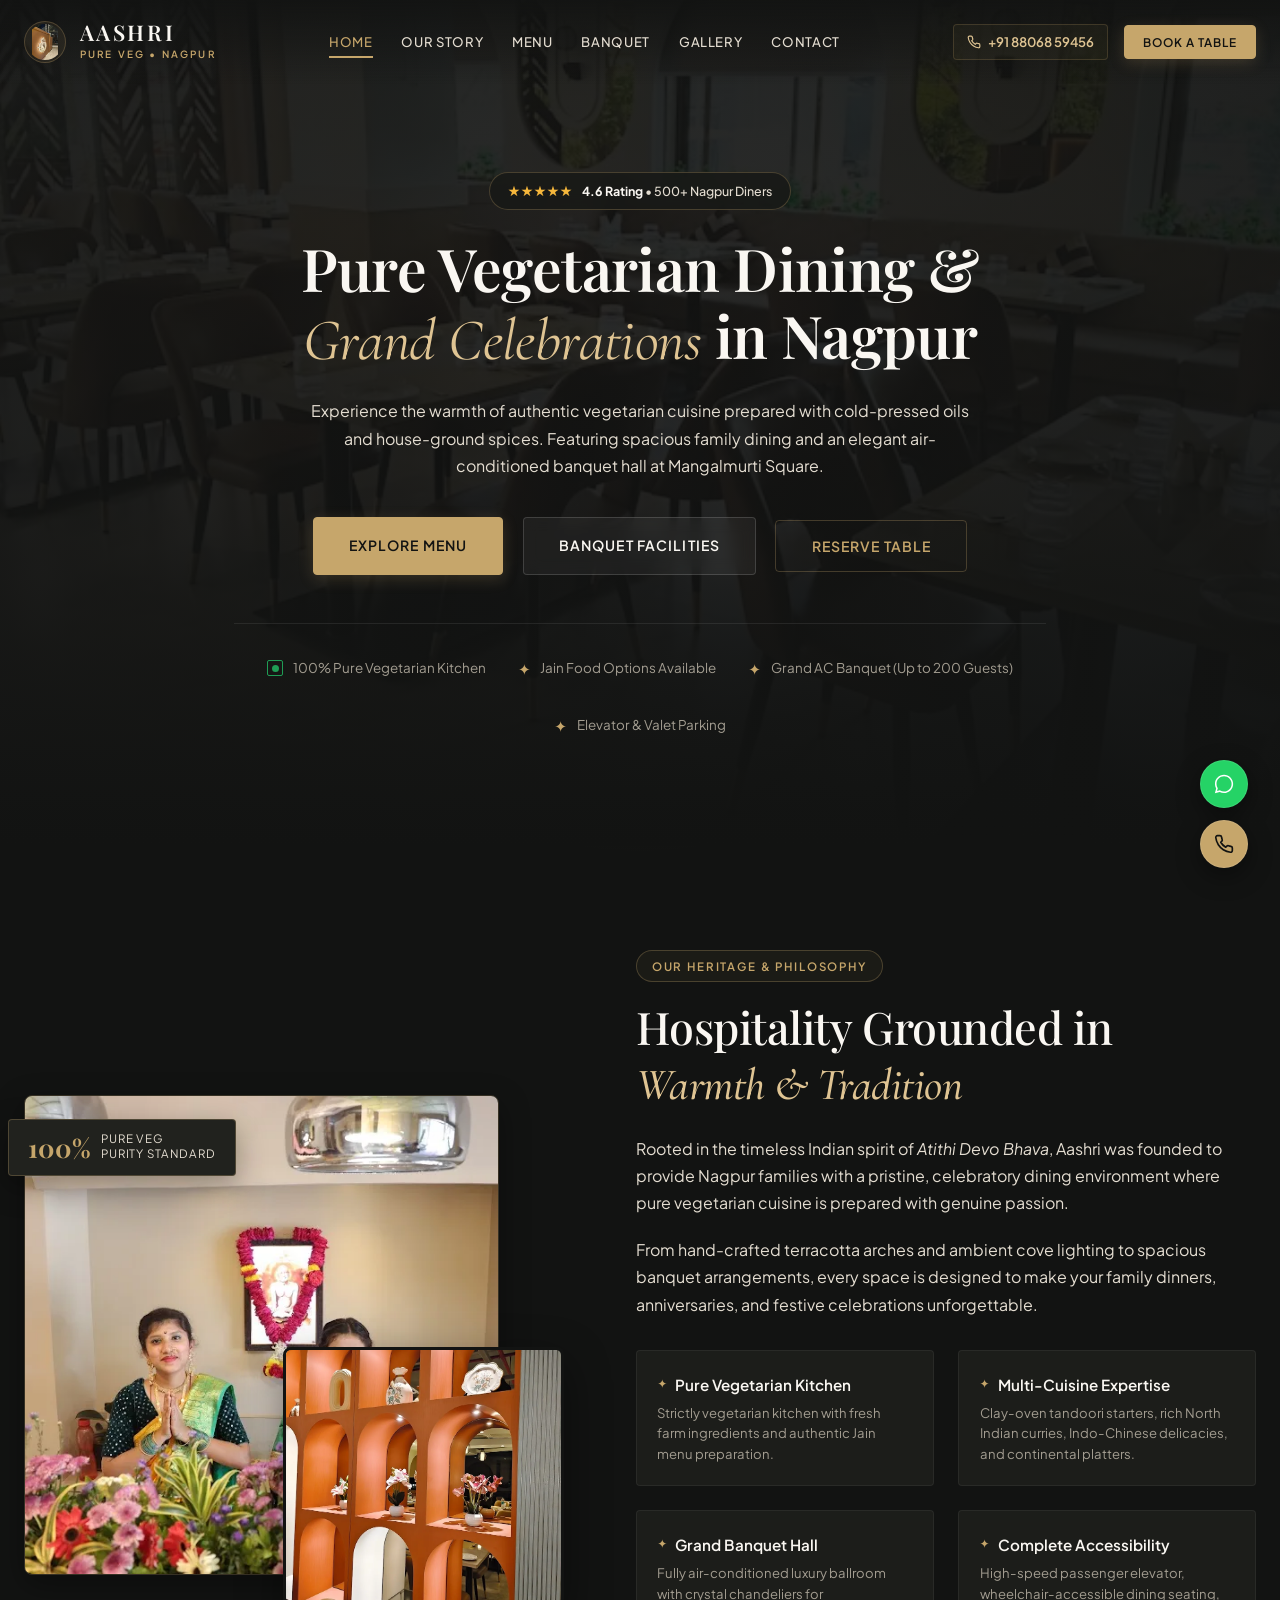
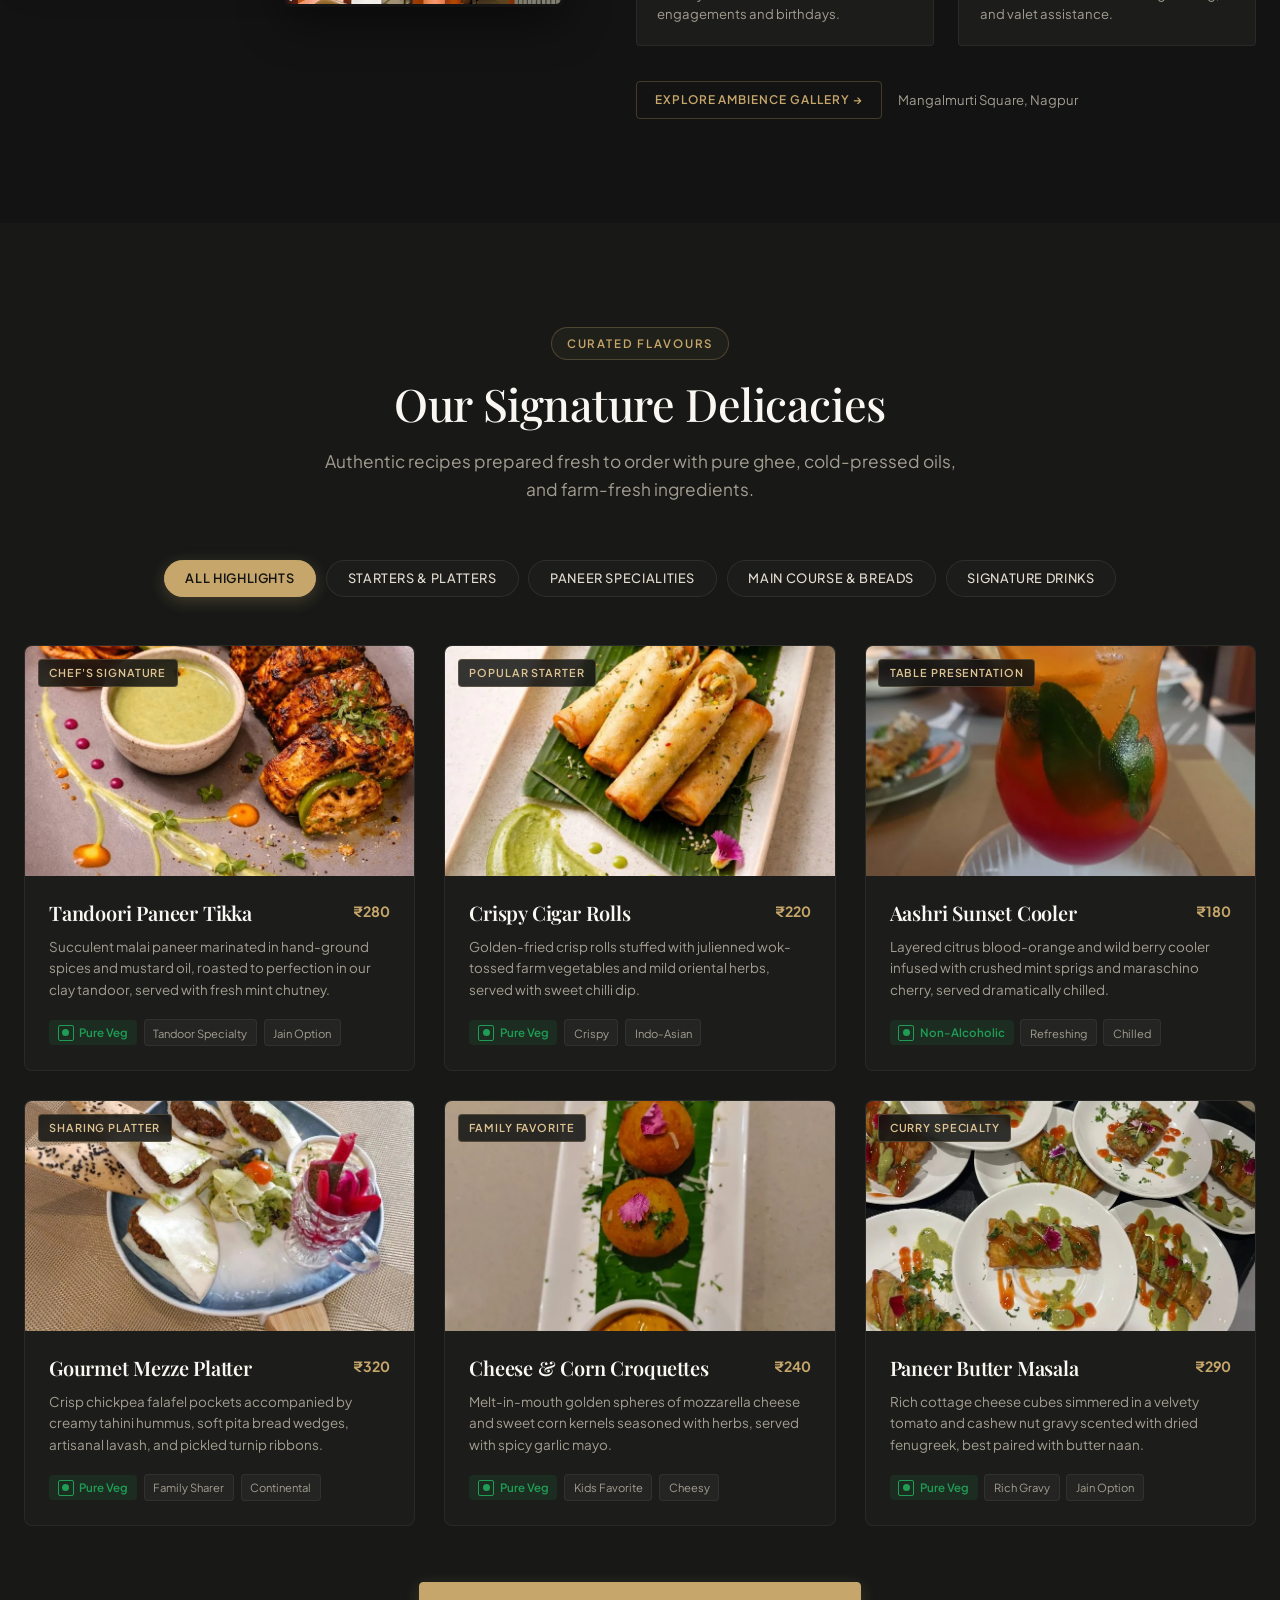
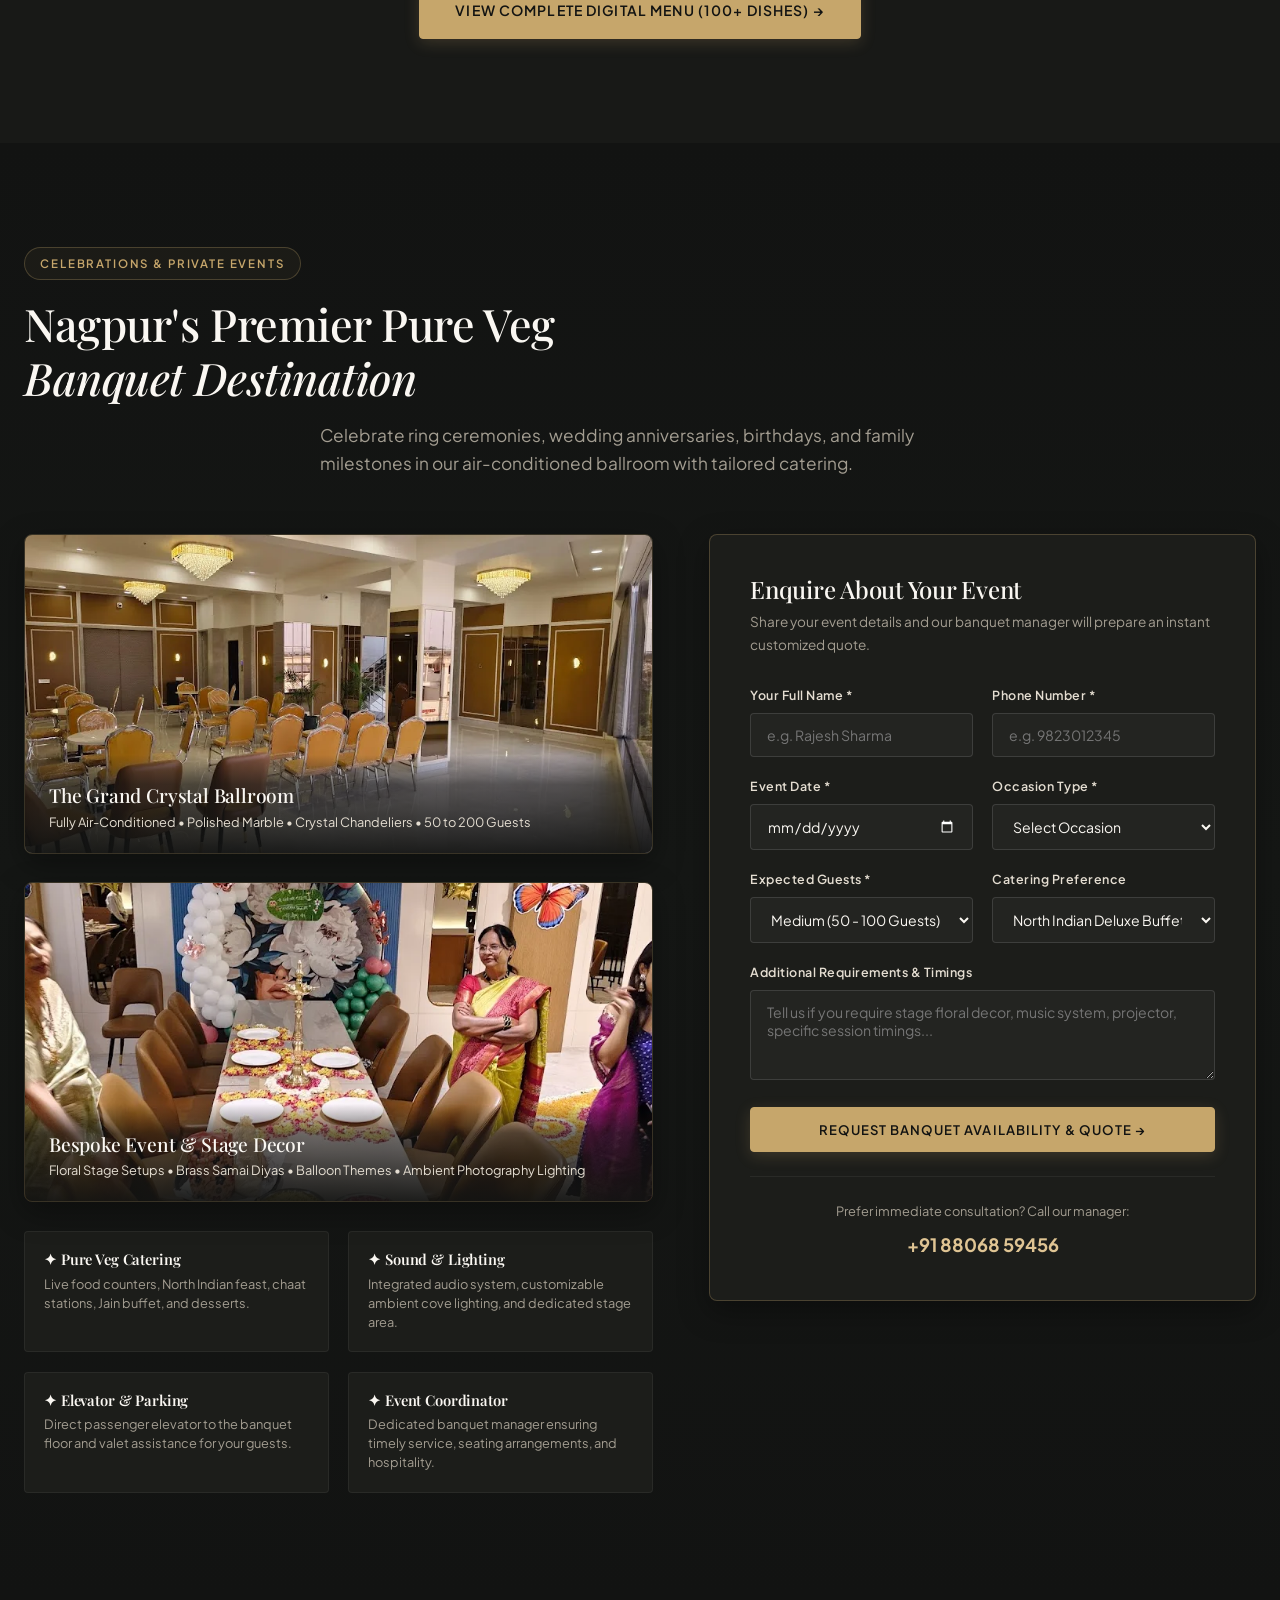
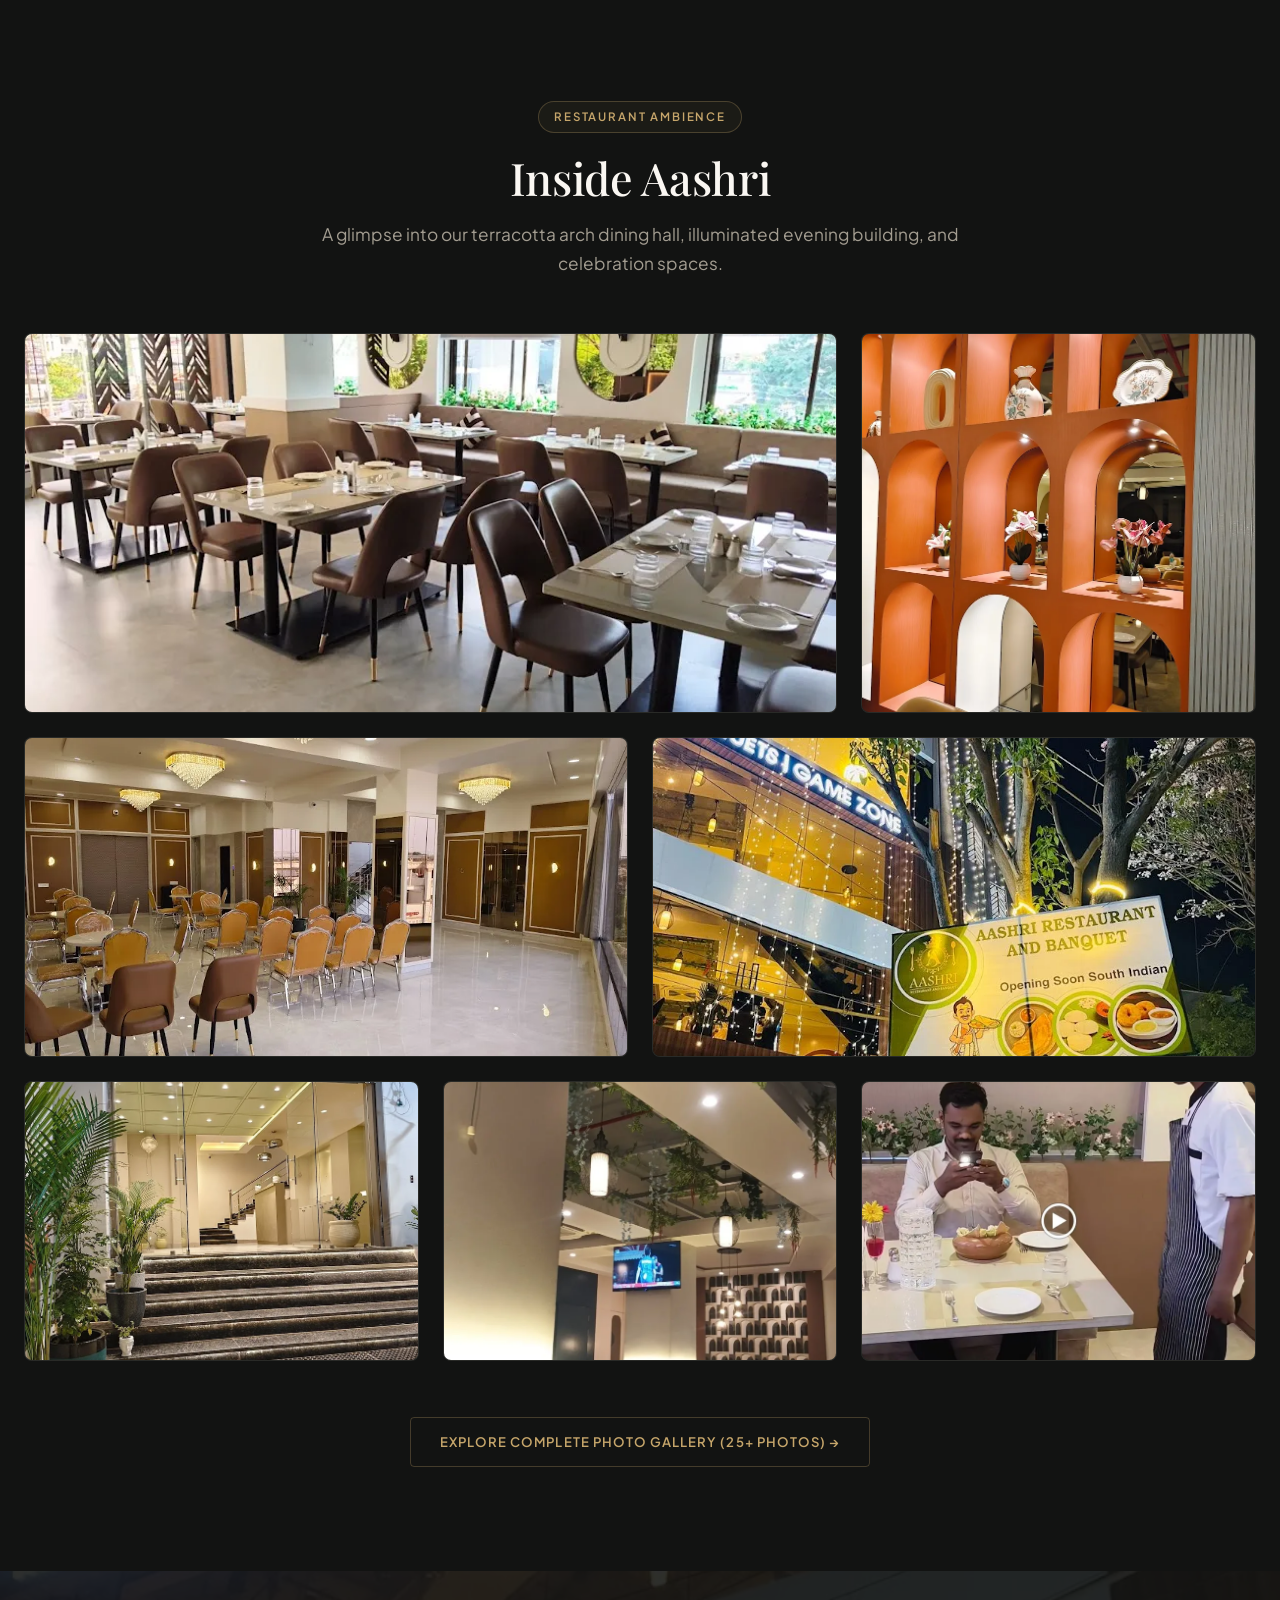
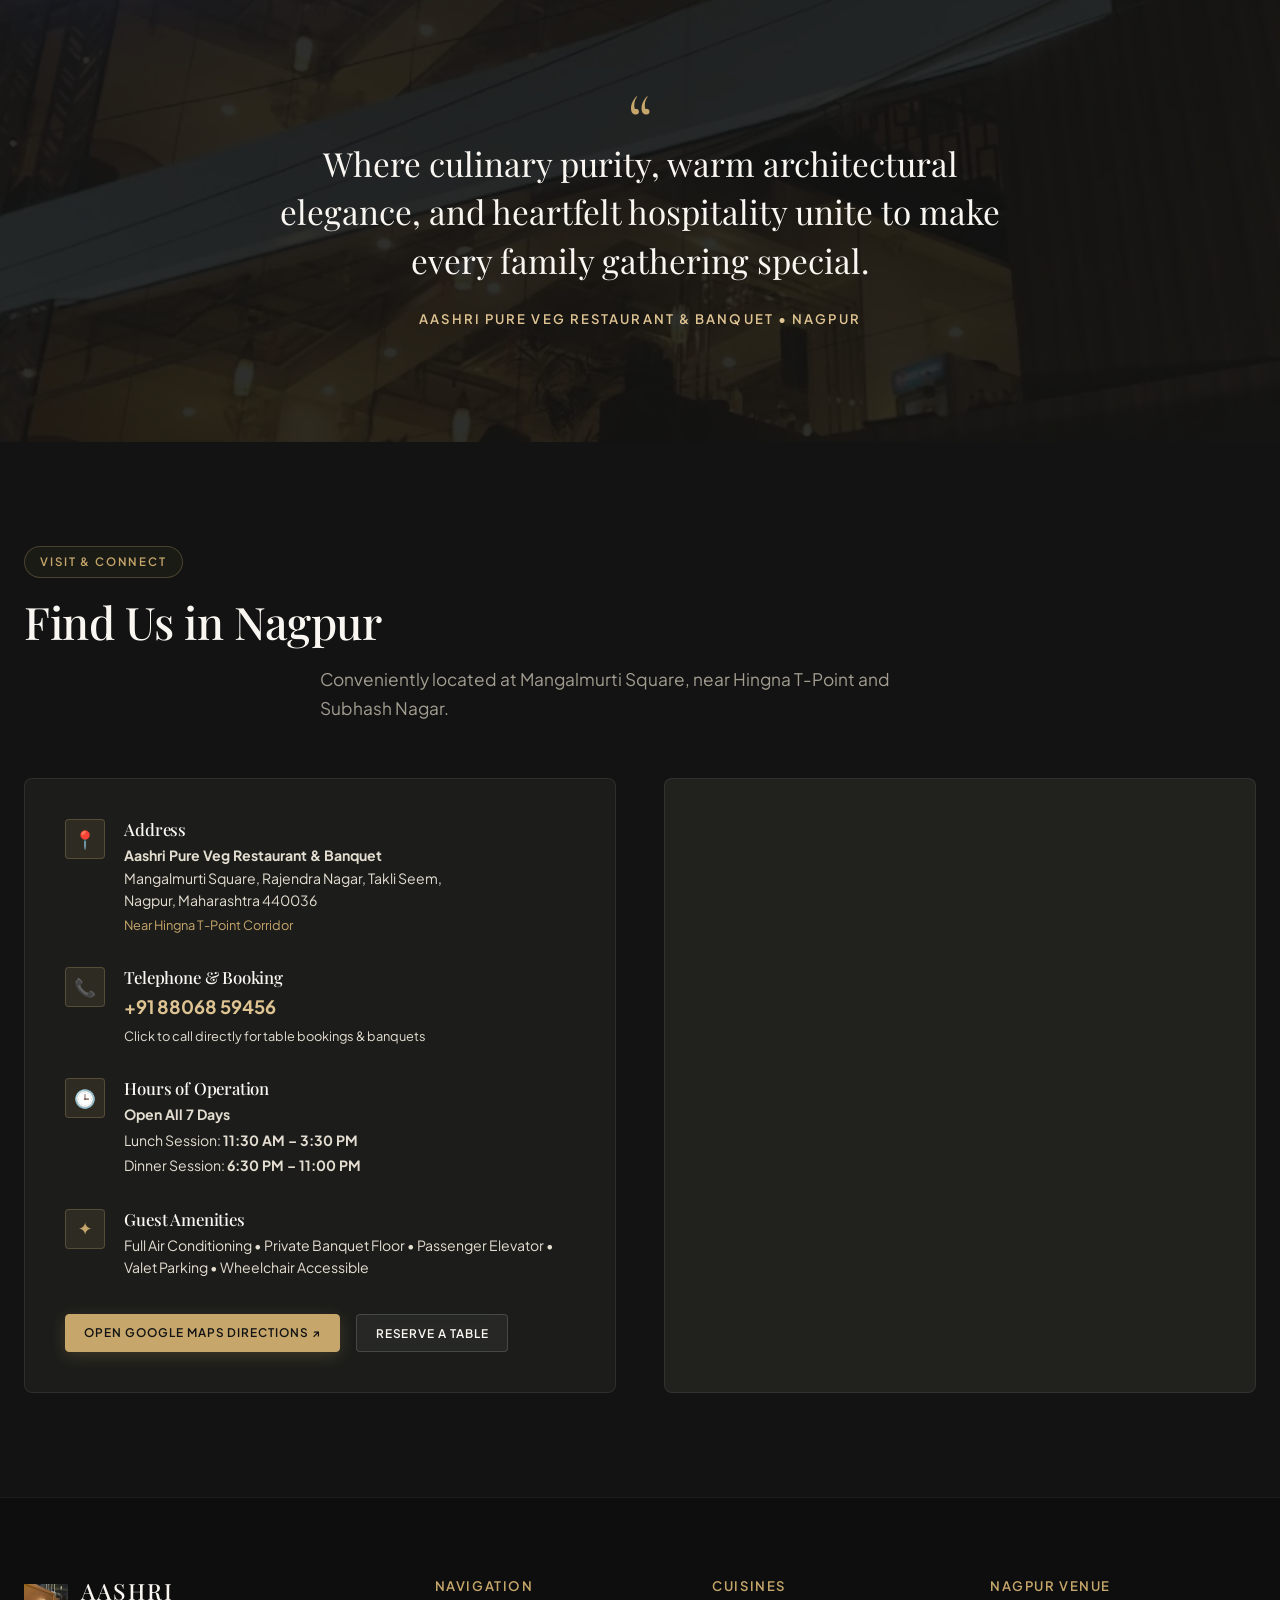
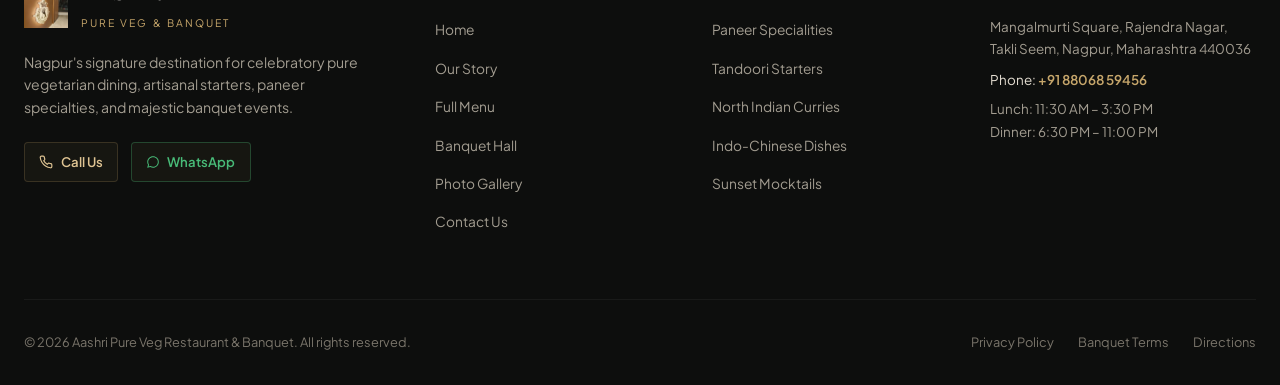
==== commit 02f19748: "Refactor UI: Eliminate AI slop, overhaul design system, improve typography and accessibility" ====
--- a/index.html
+++ b/index.html
@@ -10,11 +10,11 @@
 
   <!-- Open Graph / Meta -->
   <meta property="og:title" content="Aashri Pure Veg Restaurant & Banquet | Nagpur">
-  <meta property="og:description" content="Where Every Meal Becomes a Celebration. Contemporary pure vegetarian dining & grand banquets at Mangalmurti Square, Nagpur.">
+  <meta property="og:description" content="Contemporary pure vegetarian dining and grand celebration banquets at Mangalmurti Square, Nagpur.">
   <meta property="og:image" content="assets/images/interior_dining_hall.webp">
   <meta property="og:type" content="restaurant">
 
-  <!-- Favicon / Crest -->
+  <!-- Favicon -->
   <link rel="icon" type="image/webp" href="assets/images/aashri_royal_crest.webp">
 
   <!-- Stylesheet -->
@@ -71,46 +71,11 @@
 </head>
 <body>
 
-  <!-- Top Progress Bar -->
-  <div class="scroll-progress-bar" id="progressBar"></div>
-
-  <!-- Persepolis Chapter Navigator (Desktop) -->
-  <nav class="chapter-nav" aria-label="Story Chapters">
-    <div class="chapter-dot active" data-target="prologue">
-      <span class="chapter-label">I. Prologue</span>
-      <div class="chapter-indicator"></div>
-    </div>
-    <div class="chapter-dot" data-target="experience">
-      <span class="chapter-label">II. Togetherness</span>
-      <div class="chapter-indicator"></div>
-    </div>
-    <div class="chapter-dot" data-target="flavours">
-      <span class="chapter-label">III. Flavours</span>
-      <div class="chapter-indicator"></div>
-    </div>
-    <div class="chapter-dot" data-target="ambience">
-      <span class="chapter-label">IV. Inside Aashri</span>
-      <div class="chapter-indicator"></div>
-    </div>
-    <div class="chapter-dot" data-target="banquet">
-      <span class="chapter-label">V. Celebrations</span>
-      <div class="chapter-indicator"></div>
-    </div>
-    <div class="chapter-dot" data-target="atmosphere">
-      <span class="chapter-label">VI. Atmosphere</span>
-      <div class="chapter-indicator"></div>
-    </div>
-    <div class="chapter-dot" data-target="findus">
-      <span class="chapter-label">VII. Connect</span>
-      <div class="chapter-indicator"></div>
-    </div>
-  </nav>
-
-  <!-- Luxury Header -->
+  <!-- Refined Luxury Header -->
   <header class="header">
     <div class="container header-inner">
       <a href="index.html" class="brand-link" aria-label="Aashri Homepage">
-        <img src="assets/images/aashri_royal_crest.webp" alt="Aashri Royal Crest" class="brand-crest">
+        <img src="assets/images/aashri_royal_crest.webp" alt="Aashri Crest" class="brand-crest">
         <div class="brand-text">
           <span class="brand-title">AASHRI</span>
           <span class="brand-subtitle">PURE VEG • NAGPUR</span>
@@ -119,29 +84,24 @@
 
       <!-- Desktop Navigation -->
       <nav class="nav-desktop">
-        <a href="#prologue" class="nav-link active">Home</a>
-        <a href="#experience" class="nav-link">Our Story</a>
+        <a href="#home" class="nav-link active">Home</a>
+        <a href="#story" class="nav-link">Our Story</a>
         <a href="menu.html" class="nav-link">Menu</a>
+        <a href="banquet.html" class="nav-link">Banquet</a>
         <a href="gallery.html" class="nav-link">Gallery</a>
-        <a href="banquet.html" class="nav-link">Banquet</a>
         <a href="contact.html" class="nav-link">Contact</a>
       </nav>
 
       <!-- Actions -->
       <div class="header-actions">
-        <!-- Ambient Sound Toggle -->
-        <button type="button" class="audio-toggle-btn" id="audioToggleBtn" title="Toggle Hospitality Soundscape">
-          <div class="audio-wave">
-            <span class="audio-bar"></span>
-            <span class="audio-bar"></span>
-            <span class="audio-bar"></span>
-          </div>
-          <span class="audio-label">Atmosphere</span>
-        </button>
-
-        <button type="button" class="btn btn-sm btn-primary trigger-reserve-modal">Book Table</button>
-
-        <!-- Mobile Menu Trigger -->
+        <a href="tel:+918806859456" class="header-phone-link" title="Call for Reservations">
+          <svg width="14" height="14" viewBox="0 0 24 24" fill="none" stroke="currentColor" stroke-width="2" stroke-linecap="round" stroke-linejoin="round"><path d="M22 16.92v3a2 2 0 0 1-2.18 2 19.79 19.79 0 0 1-8.63-3.07 19.5 19.5 0 0 1-6-6 19.79 19.79 0 0 1-3.07-8.67A2 2 0 0 1 4.11 2h3a2 2 0 0 1 2 1.72 12.84 12.84 0 0 0 .7 2.81 2 2 0 0 1-.45 2.11L8.09 9.91a16 16 0 0 0 6 6l1.27-1.27a2 2 0 0 1 2.11-.45 12.84 12.84 0 0 0 2.81.7A2 2 0 0 1 22 16.92z"></path></svg>
+          <span>+91 88068 59456</span>
+        </a>
+
+        <button type="button" class="btn btn-sm btn-primary trigger-reserve-modal">Book a Table</button>
+
+        <!-- Mobile Menu Toggle -->
         <button class="mobile-toggle" aria-label="Toggle Navigation Drawer">
           <span></span>
           <span></span>
@@ -156,19 +116,19 @@
   <aside class="mobile-drawer">
     <div>
       <div style="display: flex; align-items: center; gap: 0.8rem; margin-bottom: 2.5rem;">
-        <img src="assets/images/aashri_royal_crest.webp" alt="Crest" style="width: 42px; height: 42px;">
+        <img src="assets/images/aashri_royal_crest.webp" alt="Crest" style="width: 40px; height: 40px;">
         <div>
-          <div style="font-family: var(--font-serif-display); font-size: 1.3rem; letter-spacing: 0.1em; color: var(--color-gold-light);">AASHRI</div>
-          <div style="font-size: 0.65rem; letter-spacing: 0.2em; color: var(--color-ivory-dim);">PURE VEG & BANQUET</div>
+          <div style="font-family: var(--font-display); font-size: 1.25rem; letter-spacing: 0.1em; color: var(--color-gold-light);">AASHRI</div>
+          <div style="font-size: 0.65rem; letter-spacing: 0.2em; color: var(--text-muted);">PURE VEG & BANQUET</div>
         </div>
       </div>
       <div class="mobile-nav-links">
-        <a href="#prologue" class="mobile-nav-link active">Prologue</a>
-        <a href="#experience" class="mobile-nav-link">The Experience</a>
+        <a href="#home" class="mobile-nav-link active">Home</a>
+        <a href="#story" class="mobile-nav-link">Our Story</a>
         <a href="menu.html" class="mobile-nav-link">Culinary Menu</a>
-        <a href="gallery.html" class="mobile-nav-link">Visual Archives</a>
-        <a href="banquet.html" class="mobile-nav-link">The Banquet</a>
-        <a href="contact.html" class="mobile-nav-link">Find & Contact</a>
+        <a href="banquet.html" class="mobile-nav-link">Banquet Hall</a>
+        <a href="gallery.html" class="mobile-nav-link">Photo Gallery</a>
+        <a href="contact.html" class="mobile-nav-link">Contact & Directions</a>
       </div>
     </div>
     <div>
@@ -182,89 +142,109 @@
   </aside>
 
   <!-- ========================================================================
-       CHAPTER I — PROLOGUE (CINEMATIC OPENING HERO)
+       HERO SECTION
        ======================================================================== -->
-  <section class="hero-section" id="prologue" data-chapter="prologue">
+  <section class="hero-section" id="home">
     <div class="hero-background-wrapper">
       <img src="assets/images/interior_dining_hall.webp" alt="Aashri Pure Veg Restaurant Interior Dining Hall" class="hero-bg-image">
-      <div class="hero-overlay-cinematic"></div>
-    </div>
-
-    <div class="hero-content">
-      <div class="hero-crest-badge">
-        <img src="assets/images/aashri_royal_crest.webp" alt="Royal Crest">
-        <span>Pure Vegetarian Hospitality • Nagpur</span>
+      <div class="hero-overlay"></div>
+    </div>
+
+    <div class="container hero-content">
+      <div class="hero-rating-badge">
+        <span class="hero-rating-stars">★★★★★</span>
+        <span class="hero-rating-text"><strong>4.6 Rating</strong> • 500+ Nagpur Diners</span>
       </div>
 
       <h1 class="hero-headline">
-        Where Every Meal<br>Becomes a <em>Celebration</em>
+        Pure Vegetarian Dining &amp;<br>
+        <em>Grand Celebrations</em> in Nagpur
       </h1>
 
       <p class="hero-description">
-        Discover the warmth of pure vegetarian dining and the joy of celebrating together at Aashri. A sanctuary of thoughtful Indian hospitality, multi-cuisine culinary craft, and grand banquet occasions.
+        Experience the warmth of authentic vegetarian cuisine prepared with cold-pressed oils and house-ground spices. Featuring spacious family dining and an elegant air-conditioned banquet hall at Mangalmurti Square.
       </p>
 
       <div class="hero-actions">
-        <a href="#flavours" class="btn btn-primary">Explore Our Menu</a>
-        <a href="#banquet" class="btn btn-secondary">Discover Our Banquet</a>
-      </div>
-    </div>
-
-    <!-- Scroll Indicator Prompt -->
-    <a href="#experience" class="hero-scroll-prompt" aria-label="Scroll to The Aashri Experience">
-      <span>Begin Journey</span>
-      <div class="scroll-indicator-line"></div>
-    </a>
+        <a href="menu.html" class="btn btn-primary btn-lg">Explore Menu</a>
+        <a href="banquet.html" class="btn btn-secondary btn-lg">Banquet Facilities</a>
+        <button type="button" class="btn btn-outline btn-lg trigger-reserve-modal">Reserve Table</button>
+      </div>
+
+      <!-- Trust Strip -->
+      <div class="hero-trust-strip">
+        <div class="trust-item">
+          <span class="veg-icon"></span>
+          <span>100% Pure Vegetarian Kitchen</span>
+        </div>
+        <div class="trust-item">
+          <span class="trust-item-icon">✦</span>
+          <span>Jain Food Options Available</span>
+        </div>
+        <div class="trust-item">
+          <span class="trust-item-icon">✦</span>
+          <span>Grand AC Banquet (Up to 200 Guests)</span>
+        </div>
+        <div class="trust-item">
+          <span class="trust-item-icon">✦</span>
+          <span>Elevator & Valet Parking</span>
+        </div>
+      </div>
+    </div>
   </section>
 
   <!-- ========================================================================
-       CHAPTER II — THE AASHRI EXPERIENCE ("A TASTE OF TOGETHERNESS")
+       ABOUT & PHILOSOPHY
        ======================================================================== -->
-  <section class="experience-section" id="experience" data-chapter="experience">
+  <section class="section" id="story">
+    <span id="experience" style="position: absolute; top: -100px;"></span>
     <div class="container">
       <div class="experience-grid">
         
-        <!-- Editorial Image Cluster -->
+        <!-- Image Cluster -->
         <div class="experience-gallery-cluster reveal-on-scroll">
-          <div class="cluster-decor-terracotta"></div>
+          <div class="cluster-badge-floating">
+            <span class="cluster-badge-number">100%</span>
+            <span class="cluster-badge-label">Pure Veg<br>Purity Standard</span>
+          </div>
           <img src="assets/images/hospitality_namaste_welcome.webp" alt="Traditional Indian Hospitality Welcome at Aashri Pure Veg" class="cluster-main-img">
           <img src="assets/images/interior_terracotta_arches.webp" alt="Architectural Terracotta Arches at Aashri" class="cluster-sub-img">
         </div>
 
-        <!-- Editorial Text Narrative -->
+        <!-- Story Content -->
         <div class="experience-text-block reveal-on-scroll">
-          <div class="section-badge">The Philosophy</div>
-          <h2>A Taste of<br><em style="font-family: var(--font-serif-editorial); font-style: italic; color: var(--color-gold-light);">Togetherness</em></h2>
+          <div class="section-badge">Our Heritage &amp; Philosophy</div>
+          <h2>Hospitality Grounded in<br><em>Warmth &amp; Tradition</em></h2>
           <p>
-            Rooted in the timeless Indian tradition of <em>Atithi Devo Bhava</em>, Aashri Pure Veg Restaurant & Banquet was conceived as a destination where families gather, milestones are commemorated, and vegetarian cuisine is elevated to an art form.
+            Rooted in the timeless Indian spirit of <em>Atithi Devo Bhava</em>, Aashri was founded to provide Nagpur families with a pristine, celebratory dining environment where pure vegetarian cuisine is prepared with genuine passion.
           </p>
           <p>
-            From the terracotta-hued architectural arches and warm ambient chandeliers to the meticulous hand of our culinary brigade, every detail is crafted to provide Nagpur with an immersive, heartfelt dining experience.
+            From hand-crafted terracotta arches and ambient cove lighting to spacious banquet arrangements, every space is designed to make your family dinners, anniversaries, and festive celebrations unforgettable.
           </p>
 
-          <!-- Pillars Grid -->
+          <!-- 4 Feature Pillars -->
           <div class="pillars-grid">
             <div class="pillar-item">
-              <div class="pillar-title">100% Pure Vegetarian</div>
-              <p class="pillar-desc">Strictly vegetarian kitchen adhering to highest purity, fresh ingredients, and Jain options.</p>
+              <div class="pillar-title">Pure Vegetarian Kitchen</div>
+              <p class="pillar-desc">Strictly vegetarian kitchen with fresh farm ingredients and authentic Jain menu preparation.</p>
             </div>
             <div class="pillar-item">
-              <div class="pillar-title">Multi-Cuisine Craft</div>
-              <p class="pillar-desc">North Indian specialties, tandoori delicacies, Indo-Chinese favorites, and continental platters.</p>
+              <div class="pillar-title">Multi-Cuisine Expertise</div>
+              <p class="pillar-desc">Clay-oven tandoori starters, rich North Indian curries, Indo-Chinese delicacies, and continental platters.</p>
             </div>
             <div class="pillar-item">
-              <div class="pillar-title">Luxury Banquet Floor</div>
-              <p class="pillar-desc">Grand air-conditioned celebration hall with crystal chandeliers for private functions.</p>
+              <div class="pillar-title">Grand Banquet Hall</div>
+              <p class="pillar-desc">Fully air-conditioned luxury ballroom with crystal chandeliers for engagements and birthdays.</p>
             </div>
             <div class="pillar-item">
-              <div class="pillar-title">Inclusive & Accessible</div>
-              <p class="pillar-desc">Elevator-equipped, wheelchair-friendly entrance and seating, with valet parking convenience.</p>
-            </div>
-          </div>
-
-          <div style="margin-top: 2.5rem; display: flex; gap: 1rem; align-items: center;">
-            <a href="gallery.html" class="btn btn-outline btn-sm">View Interior Story →</a>
-            <span style="font-size: 0.8rem; color: var(--color-ivory-dim);">Mangalmurti Square, Nagpur</span>
+              <div class="pillar-title">Complete Accessibility</div>
+              <p class="pillar-desc">High-speed passenger elevator, wheelchair-accessible dining seating, and valet assistance.</p>
+            </div>
+          </div>
+
+          <div style="margin-top: 2.2rem; display: flex; gap: 1rem; align-items: center; flex-wrap: wrap;">
+            <a href="gallery.html" class="btn btn-outline btn-sm">Explore Ambience Gallery →</a>
+            <span style="font-size: 0.82rem; color: var(--text-muted);">Mangalmurti Square, Nagpur</span>
           </div>
         </div>
 
@@ -273,91 +253,91 @@
   </section>
 
   <!-- ========================================================================
-       CHAPTER III — A WORLD OF VEGETARIAN FLAVOURS (MENU HIGHLIGHTS)
+       SIGNATURE CULINARY SHOWCASE
        ======================================================================== -->
-  <section class="flavours-section" id="flavours" data-chapter="flavours">
+  <section class="section" id="menu" style="background: var(--bg-surface);">
     <div class="container">
       <div class="section-header text-center reveal-on-scroll">
         <div class="section-badge centered">Curated Flavours</div>
-        <h2>A Symphony of Vegetarian Artistry</h2>
+        <h2>Our Signature Delicacies</h2>
         <p class="section-subtitle">
-          Authentic recipes prepared with cold-pressed oils, farm-fresh produce, and fragrant house-ground spices.
+          Authentic recipes prepared fresh to order with pure ghee, cold-pressed oils, and farm-fresh ingredients.
         </p>
       </div>
 
-      <!-- Category Filter Tabs -->
+      <!-- Filter Tabs -->
       <div class="menu-tabs-wrapper reveal-on-scroll">
-        <button class="menu-tab-btn active" data-category="all">Signature Selection</button>
-        <button class="menu-tab-btn" data-category="starters">Starters & Platters</button>
+        <button class="menu-tab-btn active" data-category="all">All Highlights</button>
+        <button class="menu-tab-btn" data-category="starters">Starters &amp; Platters</button>
         <button class="menu-tab-btn" data-category="paneer">Paneer Specialities</button>
-        <button class="menu-tab-btn" data-category="maincourse">Main Course & Breads</button>
-        <button class="menu-tab-btn" data-category="beverages">Theatrical Drinks</button>
-      </div>
-
-      <!-- Menu Grid with Authentic Food Photography -->
+        <button class="menu-tab-btn" data-category="maincourse">Main Course &amp; Breads</button>
+        <button class="menu-tab-btn" data-category="beverages">Signature Drinks</button>
+      </div>
+
+      <!-- Dishes Grid -->
       <div class="menu-grid">
         
-        <!-- Dish 1: Authentic Plated Paneer Tikka -->
+        <!-- Dish 1: Paneer Tikka -->
         <div class="menu-card reveal-on-scroll" data-category="paneer">
           <div class="menu-card-img-wrap">
-            <img src="assets/images/culinary_paneer_tikka.webp" alt="Charred Tandoori Paneer Tikka with Mint Coulis at Aashri" class="menu-card-img" loading="lazy">
+            <img src="assets/images/culinary_paneer_tikka.webp" alt="Charred Tandoori Paneer Tikka at Aashri" class="menu-card-img" loading="lazy">
             <span class="menu-card-badge">Chef's Signature</span>
           </div>
           <div class="menu-card-body">
             <div class="menu-card-header">
               <h3 class="menu-card-title">Tandoori Paneer Tikka</h3>
-              <span class="menu-card-price">Specialty</span>
+              <span class="menu-card-price">₹280</span>
             </div>
             <p class="menu-card-desc">
-              Succulent malai paneer cubes marinated in hand-ground Rajasthani deghi mirch and mustard oil, clay-oven roasted, served over brushed mint coulis with pickled spiral shallots.
+              Succulent malai paneer marinated in hand-ground spices and mustard oil, roasted to perfection in our clay tandoor, served with fresh mint chutney.
             </p>
             <div class="menu-card-tags">
-              <span class="tag-pureveg">Pure Veg</span>
-              <span class="tag-pill">Tandoor Clay Oven</span>
+              <span class="tag-pureveg"><span class="veg-icon"></span> Pure Veg</span>
+              <span class="tag-pill">Tandoor Specialty</span>
               <span class="tag-pill">Jain Option</span>
             </div>
           </div>
         </div>
 
-        <!-- Dish 2: Crispy Cigar Rolls with Avocado Dip -->
+        <!-- Dish 2: Crispy Spring Rolls -->
         <div class="menu-card reveal-on-scroll" data-category="starters">
           <div class="menu-card-img-wrap">
-            <img src="assets/images/culinary_crisp_cigar_rolls.webp" alt="Crispy Vegetable Cigar Rolls on Banana Leaf at Aashri" class="menu-card-img" loading="lazy">
-            <span class="menu-card-badge">Gourmet Starter</span>
+            <img src="assets/images/culinary_crisp_cigar_rolls.webp" alt="Crispy Vegetable Cigar Rolls at Aashri" class="menu-card-img" loading="lazy">
+            <span class="menu-card-badge">Popular Starter</span>
           </div>
           <div class="menu-card-body">
             <div class="menu-card-header">
-              <h3 class="menu-card-title">Crispy Cigar Spring Rolls</h3>
-              <span class="menu-card-price">Popular</span>
+              <h3 class="menu-card-title">Crispy Cigar Rolls</h3>
+              <span class="menu-card-price">₹220</span>
             </div>
             <p class="menu-card-desc">
-              Golden-fried crisp rolls stuffed with julienned wok-tossed farm vegetables and mild spices, presented on fresh banana leaf with avocado-coriander quenelle and micro-salad.
+              Golden-fried crisp rolls stuffed with julienned wok-tossed farm vegetables and mild oriental herbs, served with sweet chilli dip.
             </p>
             <div class="menu-card-tags">
-              <span class="tag-pureveg">Pure Veg</span>
+              <span class="tag-pureveg"><span class="veg-icon"></span> Pure Veg</span>
               <span class="tag-pill">Crispy</span>
               <span class="tag-pill">Indo-Asian</span>
             </div>
           </div>
         </div>
 
-        <!-- Dish 3: Theatrical Sunset Fog Mocktail -->
+        <!-- Dish 3: Signature Mocktail -->
         <div class="menu-card reveal-on-scroll" data-category="beverages">
           <div class="menu-card-img-wrap">
-            <img src="assets/images/culinary_theatrical_mocktail.webp" alt="Theatrical Dry-Ice Fog Mocktail at Aashri Restaurant" class="menu-card-img" loading="lazy">
-            <span class="menu-card-badge">Theatrical Experience</span>
+            <img src="assets/images/culinary_theatrical_mocktail.webp" alt="Theatrical Mocktail at Aashri" class="menu-card-img" loading="lazy">
+            <span class="menu-card-badge">Table Presentation</span>
           </div>
           <div class="menu-card-body">
             <div class="menu-card-header">
-              <h3 class="menu-card-title">Aashri Mist Sunset Mocktail</h3>
-              <span class="menu-card-price">Signature Drink</span>
+              <h3 class="menu-card-title">Aashri Sunset Cooler</h3>
+              <span class="menu-card-price">₹180</span>
             </div>
             <p class="menu-card-desc">
-              Layered citrus blood-orange and wild berry cooler infused with crushed mint sprigs and maraschino cherry, served dramatic over dry-ice aromatic fog in gold-rimmed glassware.
+              Layered citrus blood-orange and wild berry cooler infused with crushed mint sprigs and maraschino cherry, served dramatically chilled.
             </p>
             <div class="menu-card-tags">
-              <span class="tag-pureveg">Non-Alcoholic</span>
-              <span class="tag-pill">Table Presentation</span>
+              <span class="tag-pureveg"><span class="veg-icon"></span> Non-Alcoholic</span>
+              <span class="tag-pill">Refreshing</span>
               <span class="tag-pill">Chilled</span>
             </div>
           </div>
@@ -366,74 +346,74 @@
         <!-- Dish 4: Falafel Mezze Platter -->
         <div class="menu-card reveal-on-scroll" data-category="starters">
           <div class="menu-card-img-wrap">
-            <img src="assets/images/culinary_mediterranean_platter.webp" alt="Falafel Mezze Platter with Hummus and Lavash at Aashri" class="menu-card-img" loading="lazy">
-            <span class="menu-card-badge">Fusion Platter</span>
+            <img src="assets/images/culinary_mediterranean_platter.webp" alt="Falafel Mezze Platter with Hummus at Aashri" class="menu-card-img" loading="lazy">
+            <span class="menu-card-badge">Sharing Platter</span>
           </div>
           <div class="menu-card-body">
             <div class="menu-card-header">
-              <h3 class="menu-card-title">Gourmet Mediterranean Platter</h3>
-              <span class="menu-card-price">Sharer</span>
+              <h3 class="menu-card-title">Gourmet Mezze Platter</h3>
+              <span class="menu-card-price">₹320</span>
             </div>
             <p class="menu-card-desc">
-              Crisp chickpea falafel pockets nestled in pillowy pita wedges, accompanied by creamy tahini hummus, artisanal nigella seed lavash, and pickled turnip ribbons.
+              Crisp chickpea falafel pockets accompanied by creamy tahini hummus, soft pita bread wedges, artisanal lavash, and pickled turnip ribbons.
             </p>
             <div class="menu-card-tags">
-              <span class="tag-pureveg">Pure Veg</span>
-              <span class="tag-pill">Sharing Board</span>
+              <span class="tag-pureveg"><span class="veg-icon"></span> Pure Veg</span>
+              <span class="tag-pill">Family Sharer</span>
               <span class="tag-pill">Continental</span>
             </div>
           </div>
         </div>
 
-        <!-- Dish 5: Golden Cheese & Corn Croquettes -->
+        <!-- Dish 5: Cheese Corn Croquettes -->
         <div class="menu-card reveal-on-scroll" data-category="starters">
           <div class="menu-card-img-wrap">
-            <img src="assets/images/culinary_cheese_corn_balls.webp" alt="Golden Cheese Corn Balls with Spiced Emulsion at Aashri" class="menu-card-img" loading="lazy">
+            <img src="assets/images/culinary_cheese_corn_balls.webp" alt="Golden Cheese Corn Balls at Aashri" class="menu-card-img" loading="lazy">
             <span class="menu-card-badge">Family Favorite</span>
           </div>
           <div class="menu-card-body">
             <div class="menu-card-header">
-              <h3 class="menu-card-title">Cheese & Sweet Corn Croquettes</h3>
-              <span class="menu-card-price">Starter</span>
+              <h3 class="menu-card-title">Cheese &amp; Corn Croquettes</h3>
+              <span class="menu-card-price">₹240</span>
             </div>
             <p class="menu-card-desc">
-              Melt-in-mouth golden spheres of mozzarella and tender sweet corn, garnished with edible purple petals and parmesan dust, served with tangy bell pepper dip.
+              Melt-in-mouth golden spheres of mozzarella cheese and sweet corn kernels seasoned with herbs, served with spicy garlic mayo.
             </p>
             <div class="menu-card-tags">
-              <span class="tag-pureveg">Pure Veg</span>
+              <span class="tag-pureveg"><span class="veg-icon"></span> Pure Veg</span>
               <span class="tag-pill">Kids Favorite</span>
               <span class="tag-pill">Cheesy</span>
             </div>
           </div>
         </div>
 
-        <!-- Dish 6: Banquet Plated Delicacies & Main Courses -->
+        <!-- Dish 6: Shahi Paneer & Handi Gravies -->
         <div class="menu-card reveal-on-scroll" data-category="maincourse">
           <div class="menu-card-img-wrap">
-            <img src="assets/images/culinary_banquet_plated_starters.webp" alt="Plated Banquet Delicacies at Aashri Restaurant Nagpur" class="menu-card-img" loading="lazy">
-            <span class="menu-card-badge">Banquet Masterpiece</span>
+            <img src="assets/images/culinary_banquet_plated_starters.webp" alt="Plated Curries at Aashri Nagpur" class="menu-card-img" loading="lazy">
+            <span class="menu-card-badge">Curry Specialty</span>
           </div>
           <div class="menu-card-body">
             <div class="menu-card-header">
-              <h3 class="menu-card-title">Shahi Paneer & Handi Gravies</h3>
-              <span class="menu-card-price">Main Course</span>
+              <h3 class="menu-card-title">Paneer Butter Masala</h3>
+              <span class="menu-card-price">₹290</span>
             </div>
             <p class="menu-card-desc">
-              Silken cottage cheese cooked in creamy cashew-melon seed velouté scented with cardamom, paired with clay-oven baked garlic naan, dal tadka, and fragrant basmati jeera rice.
+              Rich cottage cheese cubes simmered in a velvety tomato and cashew nut gravy scented with dried fenugreek, best paired with butter naan.
             </p>
             <div class="menu-card-tags">
-              <span class="tag-pureveg">Pure Veg</span>
+              <span class="tag-pureveg"><span class="veg-icon"></span> Pure Veg</span>
               <span class="tag-pill">Rich Gravy</span>
-              <span class="tag-pill">Clay Oven Naan</span>
-            </div>
-          </div>
-        </div>
-
-      </div>
-
-      <!-- View Full Menu CTA -->
-      <div style="text-align: center; margin-top: 4rem;" class="reveal-on-scroll">
-        <a href="menu.html" class="btn btn-primary" style="padding: 1rem 2.5rem;">
+              <span class="tag-pill">Jain Option</span>
+            </div>
+          </div>
+        </div>
+
+      </div>
+
+      <!-- Menu CTA -->
+      <div style="text-align: center; margin-top: 3.5rem;" class="reveal-on-scroll">
+        <a href="menu.html" class="btn btn-primary btn-lg">
           View Complete Digital Menu (100+ Dishes) →
         </a>
       </div>
@@ -441,154 +421,63 @@
   </section>
 
   <!-- ========================================================================
-       CHAPTER IV — INSIDE AASHRI (CINEMATIC AMBIENCE GALLERY)
+       GRAND BANQUET HALL & CELEBRATIONS
        ======================================================================== -->
-  <section class="ambience-section" id="ambience" data-chapter="ambience">
-    <div class="container">
-      <div class="section-header text-center reveal-on-scroll">
-        <div class="section-badge centered">The Ambience</div>
-        <h2>Inside Aashri</h2>
-        <p class="section-subtitle">
-          An architectural tapestry of terracotta arches, gold accents, and serene natural foliage.
-        </p>
-      </div>
-
-      <!-- Editorial Staggered Layout (Persepolis Inspired) -->
-      <div class="editorial-gallery-grid">
-        
-        <!-- Item 1: Main Dining Hall (Wide Span) -->
-        <div class="gallery-item gallery-span-8 reveal-on-scroll">
-          <img src="assets/images/interior_dining_hall.webp" alt="Aashri Grand Dining Hall Interior with Leather Seating" loading="lazy">
-          <div class="gallery-caption-overlay">
-            <span class="gallery-caption-tag">Main Dining Sanctuary</span>
-            <h4 class="gallery-caption-title">The Grand Dining Hall with Modern Arches & Plush Banquettes</h4>
-          </div>
-        </div>
-
-        <!-- Item 2: Terracotta Arched Wall (Span 4) -->
-        <div class="gallery-item gallery-span-4 reveal-on-scroll">
-          <img src="assets/images/interior_terracotta_arches.webp" alt="Terracotta Arch Display Wall at Aashri Restaurant" loading="lazy">
-          <div class="gallery-caption-overlay">
-            <span class="gallery-caption-tag">Architectural Accent</span>
-            <h4 class="gallery-caption-title">Hand-finished Terracotta Niche Wall with Ceramic Art</h4>
-          </div>
-        </div>
-
-        <!-- Item 3: Banquet Crystal Hall (Span 6) -->
-        <div class="gallery-item gallery-span-6 reveal-on-scroll">
-          <img src="assets/images/banquet_crystal_hall.webp" alt="Aashri Banquet Hall with Crystal Chandeliers" loading="lazy">
-          <div class="gallery-caption-overlay">
-            <span class="gallery-caption-tag">Banquet Venue</span>
-            <h4 class="gallery-caption-title">Grand Ballroom Adorned with Imperial Crystal Chandeliers</h4>
-          </div>
-        </div>
-
-        <!-- Item 4: Night Facade (Span 6) -->
-        <div class="gallery-item gallery-span-6 reveal-on-scroll">
-          <img src="assets/images/exterior_facade_night.webp" alt="Aashri Restaurant Building at Night with Fairy Lights" loading="lazy">
-          <div class="gallery-caption-overlay">
-            <span class="gallery-caption-tag">Exterior Landmark</span>
-            <h4 class="gallery-caption-title">Illuminated Glass Facade at Mangalmurti Square</h4>
-          </div>
-        </div>
-
-        <!-- Item 5: Grand Entrance Stairs (Span 4) -->
-        <div class="gallery-item gallery-span-4-mid reveal-on-scroll">
-          <img src="assets/images/grand_entrance_stairs.webp" alt="Marble Entrance Staircase with Backlit Risers at Aashri" loading="lazy">
-          <div class="gallery-caption-overlay">
-            <span class="gallery-caption-tag">The Threshold</span>
-            <h4 class="gallery-caption-title">Backlit Marble Staircase & Glass Reception Lobby</h4>
-          </div>
-        </div>
-
-        <!-- Item 6: Ambient Dining Booth (Span 4) -->
-        <div class="gallery-item gallery-span-4-mid2 reveal-on-scroll">
-          <img src="assets/images/interior_ambient_booth.webp" alt="Warm Cove Lighting in Dining Area at Aashri" loading="lazy">
-          <div class="gallery-caption-overlay">
-            <span class="gallery-caption-tag">Intimate Dining</span>
-            <h4 class="gallery-caption-title">Warm Cove Lit Booths for Family Gatherings</h4>
-          </div>
-        </div>
-
-        <!-- Item 7: Chef Table Service (Span 4) -->
-        <div class="gallery-item gallery-span-4-mid3 reveal-on-scroll">
-          <img src="assets/images/service_chef_table_service.webp" alt="Chef Table Service at Aashri Restaurant" loading="lazy">
-          <div class="gallery-caption-overlay">
-            <span class="gallery-caption-tag">Hospitality Craft</span>
-            <h4 class="gallery-caption-title">Tableside Chef Presentation in Earthenware</h4>
-          </div>
-        </div>
-
-      </div>
-
-      <div style="text-align: center; margin-top: 3.5rem;">
-        <a href="gallery.html" class="btn btn-outline">Explore Complete Visual Archives (25+ Photos) →</a>
-      </div>
-    </div>
-  </section>
-
-  <!-- ========================================================================
-       CHAPTER V — CELEBRATIONS AT AASHRI BANQUET
-       ======================================================================== -->
-  <section class="banquet-section" id="banquet" data-chapter="banquet">
+  <section class="section banquet-section" id="banquet">
     <div class="container">
       <div class="section-header reveal-on-scroll">
-        <div class="section-badge">Private Celebrations & Events</div>
-        <h2>Make Every Occasion<br><em style="font-family: var(--font-serif-editorial); color: var(--color-gold-light);">Memorable</em></h2>
+        <div class="section-badge">Celebrations &amp; Private Events</div>
+        <h2>Nagpur's Premier Pure Veg<br><em>Banquet Destination</em></h2>
         <p class="section-subtitle">
-          Nagpur's premier pure vegetarian banquet venue for ring ceremonies, wedding anniversaries, birthdays, and family milestones.
+          Celebrate ring ceremonies, wedding anniversaries, birthdays, and family milestones in our air-conditioned ballroom with tailored catering.
         </p>
       </div>
 
       <div class="banquet-content-wrapper">
         
-        <!-- Showcase Column with Real Banquet Images -->
+        <!-- Showcase Column -->
         <div class="banquet-showcase-column reveal-on-scroll">
           <div class="banquet-hero-card">
             <img src="assets/images/banquet_crystal_hall.webp" alt="Aashri Banquet Hall Crystal Chandelier Setup">
             <div class="banquet-hero-badge">
-              <h4>The Grand Celebration Hall</h4>
-              <p>Fully Air-Conditioned • Polished Marble • Crystal Chandeliers • Flexible Configurations</p>
+              <h4>The Grand Crystal Ballroom</h4>
+              <p>Fully Air-Conditioned • Polished Marble • Crystal Chandeliers • 50 to 200 Guests</p>
             </div>
           </div>
 
           <div class="banquet-hero-card">
-            <img src="assets/images/banquet_celebration_decor.webp" alt="Authentic Celebration Decor with Diya and Flowers at Aashri">
+            <img src="assets/images/banquet_celebration_decor.webp" alt="Celebration Decor with Diya and Flowers at Aashri">
             <div class="banquet-hero-badge">
-              <h4>Bespoke Traditional & Modern Decor</h4>
-              <p>Brass Samai Diyas • Fresh Marigold & Rose Displays • Custom Balloon & Floral Arches</p>
+              <h4>Bespoke Event &amp; Stage Decor</h4>
+              <p>Floral Stage Setups • Brass Samai Diyas • Balloon Themes • Ambient Photography Lighting</p>
             </div>
           </div>
 
           <div class="banquet-features-grid">
             <div class="banquet-feature-box">
-              <div class="feature-icon-gold">❖</div>
-              <h5>Curated Pure Veg Catering</h5>
-              <p>Exclusive pure vegetarian live food counters, North Indian, Jain menu options, and desserts.</p>
+              <h5>✦ Pure Veg Catering</h5>
+              <p>Live food counters, North Indian feast, chaat stations, Jain buffet, and desserts.</p>
             </div>
             <div class="banquet-feature-box">
-              <div class="feature-icon-gold">❖</div>
-              <h5>Audio & Event Ambience</h5>
-              <p>Integrated sound system, ambient lighting controls, and dedicated photography backdrop zones.</p>
+              <h5>✦ Sound &amp; Lighting</h5>
+              <p>Integrated audio system, customizable ambient cove lighting, and dedicated stage area.</p>
             </div>
             <div class="banquet-feature-box">
-              <div class="feature-icon-gold">❖</div>
-              <h5>Elevator & Parking</h5>
-              <p>High-speed passenger elevator direct to banquet floor and valet assistance for your guests.</p>
+              <h5>✦ Elevator &amp; Parking</h5>
+              <p>Direct passenger elevator to the banquet floor and valet assistance for your guests.</p>
             </div>
             <div class="banquet-feature-box">
-              <div class="feature-icon-gold">❖</div>
-              <h5>Dedicated Event Manager</h5>
-              <p>Personal coordinator ensuring seamless timeline, dining service, and personalized care.</p>
-            </div>
-          </div>
-        </div>
-
-        <!-- Banquet Interactive Enquiry Form -->
+              <h5>✦ Event Coordinator</h5>
+              <p>Dedicated banquet manager ensuring timely service, seating arrangements, and hospitality.</p>
+            </div>
+          </div>
+        </div>
+
+        <!-- Banquet Enquiry Form -->
         <div class="banquet-form-card reveal-on-scroll">
           <div class="form-header">
             <h3>Enquire About Your Event</h3>
-            <p>Tell us about your celebration and our banquet team will curate a personalized quote.</p>
+            <p>Share your event details and our banquet manager will prepare an instant customized quote.</p>
           </div>
 
           <form id="banquetEnquiryForm">
@@ -618,18 +507,17 @@
                   <option value="Wedding Anniversary">Wedding Anniversary</option>
                   <option value="Family Get-Together">Family Get-Together</option>
                   <option value="Baby Shower / Dohale Jevan">Baby Shower / Dohale Jevan</option>
-                  <option value="Corporate Meeting & Dinner">Corporate Meeting & Dinner</option>
-                  <option value="Festive Party">Festive Gathering</option>
+                  <option value="Corporate Meeting & Dinner">Corporate Dinner & Meeting</option>
                 </select>
               </div>
 
               <div class="form-group">
-                <label class="form-label" for="banqGuests">Expected Guest Count *</label>
+                <label class="form-label" for="banqGuests">Expected Guests *</label>
                 <select id="banqGuests" name="guests" class="form-select" required>
-                  <option value="25 - 50 Guests">Intimate Gathering (25 - 50 Guests)</option>
-                  <option value="50 - 100 Guests" selected>Medium Gathering (50 - 100 Guests)</option>
-                  <option value="100 - 150 Guests">Large Celebration (100 - 150 Guests)</option>
-                  <option value="150+ Guests">Grand Function (150+ Guests)</option>
+                  <option value="25 - 50 Guests">Intimate (25 - 50 Guests)</option>
+                  <option value="50 - 100 Guests" selected>Medium (50 - 100 Guests)</option>
+                  <option value="100 - 150 Guests">Large (100 - 150 Guests)</option>
+                  <option value="150 - 200+ Guests">Grand (150 - 200+ Guests)</option>
                 </select>
               </div>
 
@@ -644,24 +532,24 @@
               </div>
 
               <div class="form-group full-width">
-                <label class="form-label" for="banqNotes">Additional Requirements & Notes</label>
-                <textarea id="banqNotes" name="notes" class="form-textarea" placeholder="Tell us if you need stage decoration, floral setups, sound system, special dietary arrangements, or specific timings..."></textarea>
+                <label class="form-label" for="banqNotes">Additional Requirements &amp; Timings</label>
+                <textarea id="banqNotes" name="notes" class="form-textarea" placeholder="Tell us if you require stage floral decor, music system, projector, specific session timings..."></textarea>
               </div>
 
               <div class="form-group full-width" style="margin-top: 0.5rem;">
                 <button type="submit" class="btn btn-primary" style="width: 100%;">
-                  Submit Banquet Enquiry →
+                  Request Banquet Availability &amp; Quote →
                 </button>
               </div>
 
             </div>
 
-            <!-- Instant Feedback Notification Box -->
+            <!-- Instant Feedback Box -->
             <div id="banquetFeedback" class="form-feedback"></div>
           </form>
 
           <div style="margin-top: 1.5rem; text-align: center; border-top: 1px solid rgba(255,255,255,0.06); padding-top: 1.25rem;">
-            <span style="font-size: 0.8rem; color: var(--color-ivory-dim);">Prefer immediate assistance? Call our banquet manager:</span>
+            <span style="font-size: 0.8rem; color: var(--text-muted);">Prefer immediate consultation? Call our manager:</span>
             <div style="margin-top: 0.4rem;">
               <a href="tel:+918806859456" class="info-phone-link">+91 88068 59456</a>
             </div>
@@ -673,33 +561,119 @@
   </section>
 
   <!-- ========================================================================
-       CHAPTER VI — OUR ATMOSPHERE (CINEMATIC FULL-WIDTH STATEMENT)
+       AMBIENCE & PHOTO GALLERY
        ======================================================================== -->
-  <section class="atmosphere-section" id="atmosphere" data-chapter="atmosphere">
+  <section class="section" id="gallery">
+    <div class="container">
+      <div class="section-header text-center reveal-on-scroll">
+        <div class="section-badge centered">Restaurant Ambience</div>
+        <h2>Inside Aashri</h2>
+        <p class="section-subtitle">
+          A glimpse into our terracotta arch dining hall, illuminated evening building, and celebration spaces.
+        </p>
+      </div>
+
+      <div class="editorial-gallery-grid">
+        
+        <!-- Photo 1 -->
+        <div class="gallery-item gallery-span-8 reveal-on-scroll">
+          <img src="assets/images/interior_dining_hall.webp" alt="Aashri Grand Dining Hall Interior" loading="lazy">
+          <div class="gallery-caption-overlay">
+            <span class="gallery-caption-tag">Dining Hall</span>
+            <h4 class="gallery-caption-title">Grand Dining Sanctuary with Architectural Arches &amp; Plush Booths</h4>
+          </div>
+        </div>
+
+        <!-- Photo 2 -->
+        <div class="gallery-item gallery-span-4 reveal-on-scroll">
+          <img src="assets/images/interior_terracotta_arches.webp" alt="Terracotta Arch Display Wall at Aashri" loading="lazy">
+          <div class="gallery-caption-overlay">
+            <span class="gallery-caption-tag">Design Details</span>
+            <h4 class="gallery-caption-title">Hand-Finished Terracotta Niche Wall</h4>
+          </div>
+        </div>
+
+        <!-- Photo 3 -->
+        <div class="gallery-item gallery-span-6 reveal-on-scroll">
+          <img src="assets/images/banquet_crystal_hall.webp" alt="Aashri Banquet Hall with Crystal Chandeliers" loading="lazy">
+          <div class="gallery-caption-overlay">
+            <span class="gallery-caption-tag">Celebrations</span>
+            <h4 class="gallery-caption-title">Grand Ballroom Adorned with Crystal Chandeliers</h4>
+          </div>
+        </div>
+
+        <!-- Photo 4 -->
+        <div class="gallery-item gallery-span-6 reveal-on-scroll">
+          <img src="assets/images/exterior_facade_night.webp" alt="Aashri Restaurant Building at Night" loading="lazy">
+          <div class="gallery-caption-overlay">
+            <span class="gallery-caption-tag">Landmark</span>
+            <h4 class="gallery-caption-title">Illuminated Glass Facade at Mangalmurti Square</h4>
+          </div>
+        </div>
+
+        <!-- Photo 5 -->
+        <div class="gallery-item gallery-span-4-mid reveal-on-scroll">
+          <img src="assets/images/grand_entrance_stairs.webp" alt="Marble Entrance Staircase at Aashri" loading="lazy">
+          <div class="gallery-caption-overlay">
+            <span class="gallery-caption-tag">Welcome</span>
+            <h4 class="gallery-caption-title">Backlit Marble Entrance &amp; Elevator Lobby</h4>
+          </div>
+        </div>
+
+        <!-- Photo 6 -->
+        <div class="gallery-item gallery-span-4-mid2 reveal-on-scroll">
+          <img src="assets/images/interior_ambient_booth.webp" alt="Warm Cove Lighting in Dining Area" loading="lazy">
+          <div class="gallery-caption-overlay">
+            <span class="gallery-caption-tag">Family Booths</span>
+            <h4 class="gallery-caption-title">Comfortable Cove-Lit Seating for Families</h4>
+          </div>
+        </div>
+
+        <!-- Photo 7 -->
+        <div class="gallery-item gallery-span-4-mid3 reveal-on-scroll">
+          <img src="assets/images/service_chef_table_service.webp" alt="Chef Table Service at Aashri" loading="lazy">
+          <div class="gallery-caption-overlay">
+            <span class="gallery-caption-tag">Hospitality</span>
+            <h4 class="gallery-caption-title">Attentive Tableside Service &amp; Earthenware Craft</h4>
+          </div>
+        </div>
+
+      </div>
+
+      <div style="text-align: center; margin-top: 3.5rem;">
+        <a href="gallery.html" class="btn btn-outline">Explore Complete Photo Gallery (25+ Photos) →</a>
+      </div>
+    </div>
+  </section>
+
+  <!-- ========================================================================
+       ATMOSPHERE QUOTE STRIP
+       ======================================================================== -->
+  <section class="atmosphere-section">
     <div class="atmosphere-bg-wrapper">
-      <img src="assets/images/exterior_building_evening.webp" alt="Aashri Restaurant Building Ambient Evening Glow" class="atmosphere-bg-img" loading="lazy">
+      <img src="assets/images/exterior_building_evening.webp" alt="Aashri Restaurant Evening Glow" class="atmosphere-bg-img" loading="lazy">
       <div class="atmosphere-overlay"></div>
     </div>
 
     <div class="atmosphere-content reveal-on-scroll">
       <div class="quote-mark">“</div>
       <blockquote class="atmosphere-statement">
-        A sanctuary where timeless vegetarian recipes, architectural grace, and genuine heartfelt hospitality unite to create lasting memories.
+        Where culinary purity, warm architectural elegance, and heartfelt hospitality unite to make every family gathering special.
       </blockquote>
-      <div class="atmosphere-signature">Aashri Pure Veg Restaurant & Banquet • Nagpur</div>
+      <div class="atmosphere-signature">Aashri Pure Veg Restaurant &amp; Banquet • Nagpur</div>
     </div>
   </section>
 
   <!-- ========================================================================
-       CHAPTER VII — FIND US & CONNECT (LOCATION, MAP, RESERVATIONS)
+       LOCATION & RESERVATIONS
        ======================================================================== -->
-  <section class="findus-section" id="findus" data-chapter="findus">
+  <section class="section" id="contact">
     <div class="container">
       <div class="section-header reveal-on-scroll">
-        <div class="section-badge">Location & Reservations</div>
-        <h2>Visit Us in Nagpur</h2>
+        <div class="section-badge">Visit &amp; Connect</div>
+        <h2>Find Us in Nagpur</h2>
         <p class="section-subtitle">
-          Conveniently positioned at Mangalmurti Square, near Hingna T Point and Subhash Nagar.
+          Conveniently located at Mangalmurti Square, near Hingna T-Point and Subhash Nagar.
         </p>
       </div>
 
@@ -713,45 +687,45 @@
               <div class="info-details">
                 <h4>Address</h4>
                 <p>
-                  <strong>Aashri Pure Veg Restaurant & Banquet</strong><br>
+                  <strong>Aashri Pure Veg Restaurant &amp; Banquet</strong><br>
                   Mangalmurti Square, Rajendra Nagar, Takli Seem,<br>
-                  Nagpur, Maharashtra 440036, India
+                  Nagpur, Maharashtra 440036
                 </p>
-                <p style="font-size: 0.8rem; color: var(--color-gold);">Landmark: Near Hingna T-Point / Subhash Nagar corridor</p>
+                <p style="font-size: 0.8rem; color: var(--color-gold);">Near Hingna T-Point Corridor</p>
               </div>
             </div>
 
             <div class="info-item">
               <div class="info-icon-gold">📞</div>
               <div class="info-details">
-                <h4>Telephone & Enquiries</h4>
+                <h4>Telephone &amp; Booking</h4>
                 <a href="tel:+918806859456" class="info-phone-link">+91 88068 59456</a>
-                <p style="font-size: 0.8rem; margin-top: 4px;">Click to call directly for table bookings & banquet consultations</p>
+                <p style="font-size: 0.8rem; margin-top: 3px;">Click to call directly for table bookings &amp; banquets</p>
               </div>
             </div>
 
             <div class="info-item">
               <div class="info-icon-gold">🕒</div>
               <div class="info-details">
-                <h4>Operating Hours</h4>
+                <h4>Hours of Operation</h4>
                 <p><strong>Open All 7 Days</strong></p>
                 <p>Lunch Session: <strong>11:30 AM – 3:30 PM</strong></p>
                 <p>Dinner Session: <strong>6:30 PM – 11:00 PM</strong></p>
               </div>
             </div>
 
-            <div class="info-item" style="margin-bottom: 0;">
-              <div class="info-icon-gold">✨</div>
+            <div class="info-item">
+              <div class="info-icon-gold">✦</div>
               <div class="info-details">
-                <h4>Dining Amenities</h4>
-                <p>Air-Conditioned Dining • Private Banquet Floor • Wheelchair Accessible Entrance & Seating • High-Speed Elevator • Parking & Valet</p>
-              </div>
-            </div>
-          </div>
-
-          <div style="margin-top: 2.5rem; display: flex; gap: 1rem; flex-wrap: wrap;">
+                <h4>Guest Amenities</h4>
+                <p>Full Air Conditioning • Private Banquet Floor • Passenger Elevator • Valet Parking • Wheelchair Accessible</p>
+              </div>
+            </div>
+          </div>
+
+          <div style="margin-top: 2rem; display: flex; gap: 1rem; flex-wrap: wrap;">
             <a href="https://www.google.com/maps?q=21.1178389,79.0338501" target="_blank" rel="noopener noreferrer" class="btn btn-primary btn-sm">
-              Get Google Maps Directions ↗
+              Open Google Maps Directions ↗
             </a>
             <button type="button" class="btn btn-secondary btn-sm trigger-reserve-modal">
               Reserve a Table
@@ -759,7 +733,7 @@
           </div>
         </div>
 
-        <!-- Embedded Interactive Google Map -->
+        <!-- Google Map Iframe -->
         <div class="map-container reveal-on-scroll">
           <iframe 
             src="https://maps.google.com/maps?q=21.1178389,79.0338501&hl=en&z=16&output=embed"
@@ -781,34 +755,40 @@
     <div class="container">
       <div class="footer-top">
         
-        <!-- Brand Summary -->
+        <!-- Brand -->
         <div class="footer-brand">
-          <div style="display: flex; align-items: center; gap: 0.8rem; margin-bottom: 1rem;">
-            <img src="assets/images/aashri_royal_crest.webp" alt="Aashri Logo Crest" style="width: 48px; height: 48px;">
+          <div style="display: flex; align-items: center; gap: 0.8rem; margin-bottom: 0.8rem;">
+            <img src="assets/images/aashri_royal_crest.webp" alt="Aashri Logo" style="width: 44px; height: 44px;">
             <div>
               <h3>AASHRI</h3>
-              <span style="font-size: 0.65rem; letter-spacing: 0.22em; text-transform: uppercase; color: var(--color-gold);">PURE VEG & BANQUET</span>
+              <span style="font-size: 0.65rem; letter-spacing: 0.2em; text-transform: uppercase; color: var(--color-gold);">PURE VEG &amp; BANQUET</span>
             </div>
           </div>
           <p>
             Nagpur's signature destination for celebratory pure vegetarian dining, artisanal starters, paneer specialties, and majestic banquet events.
           </p>
           <div style="margin-top: 1.5rem; display: flex; gap: 0.8rem;">
-            <a href="tel:+918806859456" class="btn-icon" aria-label="Call Aashri">📞</a>
-            <a href="https://wa.me/918806859456" target="_blank" rel="noopener" class="btn-icon" aria-label="WhatsApp Aashri">💬</a>
-            <a href="https://www.google.com/maps?q=21.1178389,79.0338501" target="_blank" rel="noopener" class="btn-icon" aria-label="Google Maps Directions">📍</a>
-          </div>
-        </div>
-
-        <!-- Navigation Links -->
+            <a href="tel:+918806859456" class="header-phone-link" style="padding: 0.5rem 0.9rem;" title="Call Aashri">
+              <svg width="14" height="14" viewBox="0 0 24 24" fill="none" stroke="currentColor" stroke-width="2"><path d="M22 16.92v3a2 2 0 0 1-2.18 2 19.79 19.79 0 0 1-8.63-3.07 19.5 19.5 0 0 1-6-6 19.79 19.79 0 0 1-3.07-8.67A2 2 0 0 1 4.11 2h3a2 2 0 0 1 2 1.72 12.84 12.84 0 0 0 .7 2.81 2 2 0 0 1-.45 2.11L8.09 9.91a16 16 0 0 0 6 6l1.27-1.27a2 2 0 0 1 2.11-.45 12.84 12.84 0 0 0 2.81.7A2 2 0 0 1 22 16.92z"></path></svg>
+              <span>Call Us</span>
+            </a>
+            <a href="https://wa.me/918806859456" target="_blank" rel="noopener" class="header-phone-link" style="padding: 0.5rem 0.9rem; color: #48bb78; border-color: rgba(72,187,120,0.3);">
+              <svg width="14" height="14" viewBox="0 0 24 24" fill="currentColor"><path d="M12.04 2C6.58 2 2.13 6.45 2.13 11.91C2.13 13.66 2.59 15.36 3.45 16.86L2.05 22L7.3 20.62C8.75 21.41 10.38 21.83 12.04 21.83C17.5 21.83 21.95 17.38 21.95 11.92C21.95 9.27 20.92 6.78 19.05 4.91C17.18 3.03 14.69 2 12.04 2M12.05 3.67C14.25 3.67 16.31 4.53 17.87 6.09C19.42 7.65 20.28 9.72 20.28 11.92C20.28 16.46 16.58 20.15 12.04 20.15C10.56 20.15 9.11 19.76 7.85 19L7.55 18.83L4.43 19.65L5.26 16.61L5.06 16.29C4.24 14.99 3.81 13.47 3.81 11.91C3.81 7.37 7.5 3.67 12.05 3.67Z"></path></svg>
+              <span>WhatsApp</span>
+            </a>
+          </div>
+        </div>
+
+        <!-- Links -->
         <div class="footer-col">
-          <h5>Experience</h5>
+          <h5>Navigation</h5>
           <ul class="footer-links">
-            <li><a href="#prologue">Prologue</a></li>
-            <li><a href="#experience">The Aashri Story</a></li>
-            <li><a href="menu.html">Full Digital Menu</a></li>
-            <li><a href="gallery.html">Visual Archives</a></li>
-            <li><a href="banquet.html">Banquet & Weddings</a></li>
+            <li><a href="#home">Home</a></li>
+            <li><a href="#story">Our Story</a></li>
+            <li><a href="menu.html">Full Menu</a></li>
+            <li><a href="banquet.html">Banquet Hall</a></li>
+            <li><a href="gallery.html">Photo Gallery</a></li>
+            <li><a href="contact.html">Contact Us</a></li>
           </ul>
         </div>
 
@@ -817,23 +797,23 @@
           <h5>Cuisines</h5>
           <ul class="footer-links">
             <li><a href="menu.html#paneer">Paneer Specialities</a></li>
-            <li><a href="menu.html#starters">Gourmet Starters</a></li>
-            <li><a href="menu.html#mains">Indian Main Course</a></li>
-            <li><a href="menu.html#chinese">Indo-Chinese Delights</a></li>
-            <li><a href="menu.html#drinks">Theatrical Mocktails</a></li>
+            <li><a href="menu.html#starters">Tandoori Starters</a></li>
+            <li><a href="menu.html#mains">North Indian Curries</a></li>
+            <li><a href="menu.html#chinese">Indo-Chinese Dishes</a></li>
+            <li><a href="menu.html#drinks">Sunset Mocktails</a></li>
           </ul>
         </div>
 
-        <!-- Verified Contact Details -->
+        <!-- Venue info -->
         <div class="footer-col">
           <h5>Nagpur Venue</h5>
-          <p style="font-size: 0.82rem; color: var(--color-ivory-dim); line-height: 1.6; margin-bottom: 0.6rem;">
+          <p style="font-size: 0.84rem; color: var(--text-muted); line-height: 1.6; margin-bottom: 0.6rem;">
             Mangalmurti Square, Rajendra Nagar, Takli Seem, Nagpur, Maharashtra 440036
           </p>
-          <p style="font-size: 0.82rem; margin-bottom: 0.4rem;">
-            Direct: <a href="tel:+918806859456" style="color: var(--color-gold); font-weight: 600;">+91 88068 59456</a>
+          <p style="font-size: 0.84rem; margin-bottom: 0.4rem;">
+            Phone: <a href="tel:+918806859456" style="color: var(--color-gold); font-weight: 600;">+91 88068 59456</a>
           </p>
-          <p style="font-size: 0.82rem; color: var(--color-ivory-dim);">
+          <p style="font-size: 0.84rem; color: var(--text-muted);">
             Lunch: 11:30 AM – 3:30 PM<br>
             Dinner: 6:30 PM – 11:00 PM
           </p>
@@ -843,10 +823,10 @@
 
       <div class="footer-bottom">
         <div>
-          © 2026 Aashri Pure Veg Restaurant & Banquet. All verified rights reserved.
+          © 2026 Aashri Pure Veg Restaurant &amp; Banquet. All rights reserved.
         </div>
         <div style="display: flex; gap: 1.5rem;">
-          <a href="contact.html">Privacy & Policies</a>
+          <a href="contact.html">Privacy Policy</a>
           <a href="banquet.html">Banquet Terms</a>
           <a href="contact.html">Directions</a>
         </div>
@@ -854,24 +834,24 @@
     </div>
   </footer>
 
-  <!-- Floating Direct Contact Shortcuts -->
+  <!-- Refined Floating Contact Shortcuts -->
   <div class="floating-actions">
-    <a href="https://wa.me/918806859456?text=Hi%2C%20I%20would%20like%20to%20enquire%20about%20table%20reservation%20%2F%20banquet%20booking%20at%20Aashri" 
+    <a href="https://wa.me/918806859456?text=Hi%20Aashri%20Restaurant!%20I%20would%20like%20to%20enquire%20about%20a%20table%20reservation%20or%20banquet%20booking." 
        target="_blank" 
        rel="noopener" 
        class="float-btn float-whatsapp" 
-       title="Enquire on WhatsApp">
-      💬
+       aria-label="Enquire on WhatsApp">
+      <svg width="22" height="22" viewBox="0 0 24 24" fill="currentColor"><path d="M12.04 2C6.58 2 2.13 6.45 2.13 11.91C2.13 13.66 2.59 15.36 3.45 16.86L2.05 22L7.3 20.62C8.75 21.41 10.38 21.83 12.04 21.83C17.5 21.83 21.95 17.38 21.95 11.92C21.95 9.27 20.92 6.78 19.05 4.91C17.18 3.03 14.69 2 12.04 2M12.05 3.67C14.25 3.67 16.31 4.53 17.87 6.09C19.42 7.65 20.28 9.72 20.28 11.92C20.28 16.46 16.58 20.15 12.04 20.15C10.56 20.15 9.11 19.76 7.85 19L7.55 18.83L4.43 19.65L5.26 16.61L5.06 16.29C4.24 14.99 3.81 13.47 3.81 11.91C3.81 7.37 7.5 3.67 12.05 3.67Z"></path></svg>
     </a>
     <a href="tel:+918806859456" 
        class="float-btn float-call" 
-       title="Call Aashri Restaurant Directly">
-      📞
+       aria-label="Call Aashri Restaurant Directly">
+      <svg width="20" height="20" viewBox="0 0 24 24" fill="none" stroke="currentColor" stroke-width="2" stroke-linecap="round" stroke-linejoin="round"><path d="M22 16.92v3a2 2 0 0 1-2.18 2 19.79 19.79 0 0 1-8.63-3.07 19.5 19.5 0 0 1-6-6 19.79 19.79 0 0 1-3.07-8.67A2 2 0 0 1 4.11 2h3a2 2 0 0 1 2 1.72 12.84 12.84 0 0 0 .7 2.81 2 2 0 0 1-.45 2.11L8.09 9.91a16 16 0 0 0 6 6l1.27-1.27a2 2 0 0 1 2.11-.45 12.84 12.84 0 0 0 2.81.7A2 2 0 0 1 22 16.92z"></path></svg>
     </a>
   </div>
 
   <!-- ========================================================================
-       MODAL 1: LIGHTBOX MODAL (FULLSCREEN GALLERY VIEWER)
+       MODAL 1: GALLERY LIGHTBOX
        ======================================================================== -->
   <div class="modal-backdrop" id="lightboxModal">
     <div class="modal-container lightbox-modal">
@@ -883,8 +863,8 @@
         <img src="" alt="" class="lightbox-img" id="lightboxImg">
       </div>
       <div class="lightbox-caption">
-        <span id="lightboxCategory" style="font-size: 0.72rem; letter-spacing: 0.2em; text-transform: uppercase; color: var(--color-gold); font-weight: 600;"></span>
-        <h4 id="lightboxTitle" style="margin-top: 0.4rem;"></h4>
+        <span id="lightboxCategory" style="font-size: 0.72rem; letter-spacing: 0.16em; text-transform: uppercase; color: var(--color-gold); font-weight: 600;"></span>
+        <h4 id="lightboxTitle" style="margin-top: 0.3rem;"></h4>
       </div>
     </div>
   </div>
@@ -894,12 +874,12 @@
        ======================================================================== -->
   <div class="modal-backdrop" id="reservationModal">
     <div class="modal-container">
-      <button class="modal-close-btn modal-close-trigger" aria-label="Close Reservation Modal">✕</button>
+      <button class="modal-close-btn modal-close-trigger" aria-label="Close Modal">✕</button>
       
       <div class="form-header">
-        <div class="section-badge">Reserve Your Experience</div>
-        <h3>Book a Dining Table</h3>
-        <p>Reserve in advance to experience our pure vegetarian cuisine and attentive hospitality.</p>
+        <div class="section-badge">Direct Table Booking</div>
+        <h3>Reserve Your Table</h3>
+        <p>Book your dining table in advance with automatic WhatsApp confirmation.</p>
       </div>
 
       <form id="tableReservationForm">
@@ -918,9 +898,9 @@
           <div class="form-group">
             <label class="form-label" for="resGuests">Number of Guests *</label>
             <select id="resGuests" name="guests" class="form-select" required>
-              <option value="2 Guests">2 Guests (Intimate Dining)</option>
+              <option value="2 Guests">2 Guests (Couple Table)</option>
               <option value="4 Guests" selected>4 Guests (Family Table)</option>
-              <option value="6 Guests">6 Guests (Large Table)</option>
+              <option value="6 Guests">6 Guests (Group Table)</option>
               <option value="8+ Guests">8+ Guests (Celebration Table)</option>
             </select>
           </div>
@@ -931,7 +911,7 @@
           </div>
 
           <div class="form-group full-width">
-            <label class="form-label" for="resTime">Preferred Slot *</label>
+            <label class="form-label" for="resTime">Preferred Dining Slot *</label>
             <select id="resTime" name="time" class="form-select" required>
               <option value="Lunch (12:30 PM)">Lunch Session — 12:30 PM</option>
               <option value="Lunch (01:30 PM)">Lunch Session — 01:30 PM</option>
@@ -942,13 +922,13 @@
           </div>
 
           <div class="form-group full-width">
-            <label class="form-label" for="resNotes">Special Dietary or Seating Requests</label>
-            <textarea id="resNotes" name="notes" class="form-textarea" placeholder="Jain preparation requirements, high chair for toddlers, window booth seating preference..."></textarea>
+            <label class="form-label" for="resNotes">Special Requests (Optional)</label>
+            <textarea id="resNotes" name="notes" class="form-textarea" placeholder="Jain food requirement, high chair for kids, quiet booth seating..."></textarea>
           </div>
 
           <div class="form-group full-width" style="margin-top: 0.5rem;">
             <button type="submit" class="btn btn-primary" style="width: 100%;">
-              Confirm Table Reservation & WhatsApp Sync →
+              Confirm Table Reservation →
             </button>
           </div>
 
--- a/css/style.css
+++ b/css/style.css
@@ -1,58 +1,90 @@
 /* ==========================================================================
-   AASHRI PURE VEG RESTAURANT & BANQUET — LUXURY DESIGN SYSTEM
-   Inspiration: Getty Persepolis Immersive Editorial Storytelling
-   Palette: Forest Green (#123B2A), Charcoal (#171714), Ivory (#F7F2E8),
-            Antique Gold (#C6A66B), Terracotta (#A85435)
+   AASHRI PURE VEG RESTAURANT & BANQUET — REFINED HOSPITALITY DESIGN SYSTEM
+   Contemporary Luxury Dining & Grand Celebrations | Nagpur
+   Zero AI-Slop • Human-Crafted Editorial Typography • Warm Culinary Tones
    ========================================================================== */
 
-@import url('https://fonts.googleapis.com/css2?family=Cormorant+Garamond:ital,wght@0,300;0,400;0,500;0,600;0,700;1,400&family=Playfair+Display:ital,wght@0,400;0,500;0,600;0,700;0,800;1,400&family=Plus+Jakarta+Sans:wght@300;400;500;600;700&display=swap');
+@import url('https://fonts.googleapis.com/css2?family=Cormorant+Garamond:ital,wght@0,400;0,500;0,600;0,700;1,400;1,600&family=Playfair+Display:ital,wght@0,400;0,500;0,600;0,700;0,800;1,400&family=Plus+Jakarta+Sans:wght@300;400;500;600;700&display=swap');
 
 :root {
-  /* Core Color Palette */
-  --color-forest: #123B2A;
-  --color-forest-dark: #0b2419;
-  --color-forest-light: #1b533c;
-  --color-charcoal: #171714;
-  --color-charcoal-card: #20201c;
-  --color-charcoal-elevated: #282823;
-  --color-ivory: #F7F2E8;
-  --color-ivory-soft: #ede6d6;
-  --color-ivory-dim: #c5bca9;
+  /* Core Color Palette: Grounded, Warm, Luxurious */
+  --bg-primary: #121312;
+  --bg-surface: #181917;
+  --bg-surface-elevated: #21221e;
+  --bg-surface-card: #1c1d1a;
+  --bg-accent-subtle: rgba(198, 166, 107, 0.05);
+
+  /* Heritage Forest Green */
+  --color-forest: #103626;
+  --color-forest-dark: #0a2118;
+  --color-forest-light: #164934;
+  --color-forest-glow: rgba(16, 54, 38, 0.35);
+
+  /* Imperial Warm Gold */
   --color-gold: #C6A66B;
-  --color-gold-light: #dfc493;
+  --color-gold-light: #DFC493;
+  --color-gold-bright: #E8D1A7;
   --color-gold-dim: rgba(198, 166, 107, 0.2);
-  --color-gold-glow: rgba(198, 166, 107, 0.4);
-  --color-terracotta: #A85435;
-  --color-terracotta-light: #c26949;
-  --color-terracotta-dim: rgba(168, 84, 53, 0.15);
+  --color-gold-border: rgba(198, 166, 107, 0.28);
+  --color-gold-glow: rgba(198, 166, 107, 0.15);
+
+  /* Terracotta Earth Accent */
+  --color-terracotta: #A85334;
+  --color-terracotta-light: #C26746;
+  --color-terracotta-dim: rgba(168, 83, 52, 0.2);
+
+  /* Warm Ivory Typography */
+  --text-primary: #FAF7F2;
+  --text-secondary: #E4DDD1;
+  --text-muted: #A39D91;
+  --text-dim: #7A756B;
+
+  /* Pure Veg Indian Green */
+  --color-veg: #1f9d55;
+  --color-veg-bg: rgba(31, 157, 85, 0.12);
 
   /* Typography */
-  --font-serif-display: 'Playfair Display', Georgia, serif;
-  --font-serif-editorial: 'Cormorant Garamond', Georgia, serif;
-  --font-sans: 'Plus Jakarta Sans', system-ui, -apple-system, sans-serif;
-
-  /* Layout Spacing */
-  --container-max: 1400px;
+  --font-display: 'Playfair Display', Georgia, serif;
+  --font-serif: 'Cormorant Garamond', Georgia, serif;
+  --font-sans: 'Plus Jakarta Sans', system-ui, -apple-system, BlinkMacSystemFont, sans-serif;
+
+  /* Aliases for compatibility */
+  --font-serif-display: var(--font-display);
+  --font-serif-editorial: var(--font-serif);
+  --color-charcoal: var(--bg-primary);
+  --color-charcoal-card: var(--bg-surface-card);
+  --color-charcoal-elevated: var(--bg-surface-elevated);
+  --color-ivory: var(--text-primary);
+  --color-ivory-soft: var(--text-secondary);
+  --color-ivory-dim: var(--text-muted);
   --container-editorial: 1100px;
-  --container-narrow: 840px;
+
+  /* Layout & Sizing */
+  --container-max: 1280px;
+  --container-narrow: 960px;
   --header-height: 84px;
+  --header-height-scrolled: 70px;
+  --radius-sm: 4px;
+  --radius-md: 8px;
+  --radius-lg: 14px;
+  --radius-full: 9999px;
+
+  /* Shadows: Soft, Diffused, Natural */
+  --shadow-subtle: 0 4px 20px rgba(0, 0, 0, 0.25);
+  --shadow-card: 0 10px 30px rgba(0, 0, 0, 0.35);
+  --shadow-hover: 0 16px 45px rgba(0, 0, 0, 0.45);
+  --shadow-gold: 0 8px 25px rgba(198, 166, 107, 0.18);
 
   /* Transitions */
-  --transition-fast: 0.2s cubic-bezier(0.16, 1, 0.3, 1);
-  --transition-smooth: 0.4s cubic-bezier(0.16, 1, 0.3, 1);
-  --transition-slow: 0.8s cubic-bezier(0.16, 1, 0.3, 1);
-  --transition-cinematic: 1.2s cubic-bezier(0.25, 1, 0.5, 1);
-
-  /* Shadows & Glass */
-  --shadow-subtle: 0 4px 20px rgba(0, 0, 0, 0.12);
-  --shadow-elevated: 0 16px 40px rgba(0, 0, 0, 0.28);
-  --shadow-gold: 0 10px 30px rgba(198, 166, 107, 0.25);
-  --glass-bg: rgba(23, 23, 20, 0.78);
-  --glass-border: rgba(198, 166, 107, 0.25);
-  --glass-blur: blur(16px);
-}
-
-/* Base Resets */
+  --ease-out: cubic-bezier(0.16, 1, 0.3, 1);
+  --transition-fast: 0.2s var(--ease-out);
+  --transition-normal: 0.35s var(--ease-out);
+  --transition-slow: 0.6s var(--ease-out);
+}
+
+/* ==========================================================================
+   BASE RESETS & DEFAULTS
+   ========================================================================== */
 *, *::before, *::after {
   box-sizing: border-box;
   margin: 0;
@@ -68,31 +100,34 @@
 }
 
 body {
-  background-color: var(--color-charcoal);
-  color: var(--color-ivory);
+  background-color: var(--bg-primary);
+  color: var(--text-primary);
   font-family: var(--font-sans);
   font-size: 1rem;
-  line-height: 1.7;
+  line-height: 1.65;
   overflow-x: hidden;
   position: relative;
+  background-image: 
+    radial-gradient(ellipse at 50% -20%, rgba(198, 166, 107, 0.06), transparent 70%),
+    radial-gradient(ellipse at 80% 50%, rgba(16, 54, 38, 0.08), transparent 60%);
+  background-attachment: fixed;
 }
 
 ::selection {
   background: var(--color-gold);
-  color: var(--color-charcoal);
-}
-
-/* Custom Scrollbar */
+  color: #111;
+}
+
+/* Scrollbar */
 ::-webkit-scrollbar {
   width: 8px;
 }
 ::-webkit-scrollbar-track {
-  background: var(--color-charcoal);
+  background: var(--bg-primary);
 }
 ::-webkit-scrollbar-thumb {
-  background: var(--color-gold-dim);
+  background: #33322e;
   border-radius: 4px;
-  border: 2px solid var(--color-charcoal);
 }
 ::-webkit-scrollbar-thumb:hover {
   background: var(--color-gold);
@@ -100,32 +135,37 @@
 
 /* Typography Defaults */
 h1, h2, h3, h4, h5, h6 {
-  font-family: var(--font-serif-display);
+  font-family: var(--font-display);
   font-weight: 500;
-  line-height: 1.18;
-  letter-spacing: -0.015em;
-  color: var(--color-ivory);
+  line-height: 1.2;
+  color: var(--text-primary);
+  letter-spacing: -0.01em;
 }
 
 h1 {
-  font-size: clamp(2.5rem, 5.5vw, 4.8rem);
+  font-size: clamp(2.4rem, 4.8vw, 4.2rem);
+  font-weight: 600;
 }
 
 h2 {
-  font-size: clamp(2rem, 4vw, 3.4rem);
+  font-size: clamp(2rem, 3.5vw, 3rem);
+  font-weight: 500;
 }
 
 h3 {
-  font-size: clamp(1.4rem, 2.5vw, 2.2rem);
+  font-size: clamp(1.3rem, 2.2vw, 1.85rem);
+  font-weight: 500;
 }
 
 h4 {
-  font-size: 1.3rem;
+  font-size: 1.25rem;
+  font-weight: 500;
 }
 
 p {
-  color: var(--color-ivory-soft);
-  font-weight: 300;
+  color: var(--text-secondary);
+  font-size: 1rem;
+  line-height: 1.7;
   margin-bottom: 1.25rem;
 }
 
@@ -139,21 +179,17 @@
   max-width: 100%;
   height: auto;
   display: block;
-}
-
-/* Utility Containers */
+  object-fit: cover;
+}
+
+/* ==========================================================================
+   LAYOUT CONTAINERS & UTILITIES
+   ========================================================================== */
 .container {
   width: 100%;
   max-width: var(--container-max);
   margin: 0 auto;
-  padding: 0 2rem;
-}
-
-.container-editorial {
-  width: 100%;
-  max-width: var(--container-editorial);
-  margin: 0 auto;
-  padding: 0 2rem;
+  padding: 0 1.5rem;
 }
 
 .container-narrow {
@@ -163,79 +199,147 @@
   padding: 0 1.5rem;
 }
 
-/* Top Progress Bar (Persepolis style) */
-.scroll-progress-bar {
-  position: fixed;
-  top: 0;
-  left: 0;
-  height: 3px;
-  background: linear-gradient(90deg, var(--color-gold), var(--color-terracotta), var(--color-gold-light));
-  z-index: 9999;
-  width: 0%;
-  transition: width 0.1s linear;
-}
-
-/* Chapter Navigator Floating Bar (Desktop) */
-.chapter-nav {
-  position: fixed;
-  right: 2rem;
-  top: 50%;
-  transform: translateY(-50%);
-  display: flex;
-  flex-direction: column;
-  gap: 1.25rem;
-  z-index: 100;
-}
-
-.chapter-dot {
-  display: flex;
-  align-items: center;
-  justify-content: flex-end;
-  gap: 0.75rem;
+.section {
+  padding: 6.5rem 0;
+  position: relative;
+}
+
+.section-header {
+  margin-bottom: 3.5rem;
+}
+
+.section-header.text-center {
+  text-align: center;
+}
+
+.section-badge {
+  display: inline-flex;
+  align-items: center;
+  gap: 0.5rem;
+  font-family: var(--font-sans);
+  font-size: 0.72rem;
+  font-weight: 600;
+  letter-spacing: 0.16em;
+  text-transform: uppercase;
+  color: var(--color-gold);
+  background: var(--bg-accent-subtle);
+  border: 1px solid var(--color-gold-border);
+  padding: 0.35rem 0.95rem;
+  border-radius: var(--radius-full);
+  margin-bottom: 1.1rem;
+}
+
+.section-badge.centered {
+  margin-left: auto;
+  margin-right: auto;
+}
+
+.section-subtitle {
+  font-size: 1.08rem;
+  color: var(--text-muted);
+  max-width: 640px;
+  margin: 1rem auto 0;
+  line-height: 1.65;
+}
+
+/* Pure Veg Indicator Dot (Standard Indian Culinary Symbol) */
+.veg-icon {
+  display: inline-flex;
+  align-items: center;
+  justify-content: center;
+  width: 16px;
+  height: 16px;
+  border: 1.5px solid var(--color-veg);
+  border-radius: 2px;
+  background: transparent;
+  flex-shrink: 0;
+}
+
+.veg-icon::after {
+  content: '';
+  width: 7px;
+  height: 7px;
+  border-radius: 50%;
+  background-color: var(--color-veg);
+}
+
+/* ==========================================================================
+   BUTTONS & INTERACTIVE ELEMENTS
+   ========================================================================== */
+.btn {
+  display: inline-flex;
+  align-items: center;
+  justify-content: center;
+  gap: 0.55rem;
+  padding: 0.82rem 1.8rem;
+  font-family: var(--font-sans);
+  font-size: 0.82rem;
+  font-weight: 600;
+  letter-spacing: 0.08em;
+  text-transform: uppercase;
+  border-radius: var(--radius-sm);
   cursor: pointer;
-}
-
-.chapter-label {
-  font-family: var(--font-sans);
-  font-size: 0.75rem;
-  text-transform: uppercase;
-  letter-spacing: 0.15em;
+  transition: all var(--transition-normal);
+  border: 1px solid transparent;
+  text-align: center;
+  white-space: nowrap;
+}
+
+.btn-primary {
+  background: var(--color-gold);
+  color: #121312;
+  border-color: var(--color-gold);
+  box-shadow: 0 4px 15px rgba(198, 166, 107, 0.2);
+}
+
+.btn-primary:hover {
+  background: var(--color-gold-light);
+  border-color: var(--color-gold-light);
+  color: #0d0e0d;
+  transform: translateY(-2px);
+  box-shadow: var(--shadow-gold);
+}
+
+.btn-secondary {
+  background: rgba(255, 255, 255, 0.05);
+  color: var(--text-primary);
+  border-color: rgba(255, 255, 255, 0.15);
+  backdrop-filter: blur(8px);
+}
+
+.btn-secondary:hover {
+  background: rgba(255, 255, 255, 0.1);
+  border-color: var(--color-gold);
+  color: var(--color-gold-light);
+  transform: translateY(-2px);
+}
+
+.btn-outline {
+  background: transparent;
   color: var(--color-gold);
-  opacity: 0;
-  transform: translateX(10px);
-  transition: all var(--transition-fast);
-  white-space: nowrap;
-  pointer-events: none;
-}
-
-.chapter-dot:hover .chapter-label,
-.chapter-dot.active .chapter-label {
-  opacity: 1;
-  transform: translateX(0);
-}
-
-.chapter-indicator {
-  width: 8px;
-  height: 8px;
-  border-radius: 50%;
-  border: 1px solid var(--color-gold);
-  background: transparent;
-  transition: all var(--transition-fast);
-}
-
-.chapter-dot.active .chapter-indicator {
+  border-color: var(--color-gold-border);
+}
+
+.btn-outline:hover {
   background: var(--color-gold);
-  box-shadow: 0 0 12px var(--color-gold);
-  transform: scale(1.4);
-}
-
-@media (max-width: 1024px) {
-  .chapter-nav {
-    display: none;
-  }
-}
-
-/* Header & Navigation */
+  color: #121312;
+  border-color: var(--color-gold);
+  transform: translateY(-2px);
+}
+
+.btn-sm {
+  padding: 0.52rem 1.15rem;
+  font-size: 0.74rem;
+}
+
+.btn-lg {
+  padding: 1rem 2.2rem;
+  font-size: 0.88rem;
+}
+
+/* ==========================================================================
+   HEADER & NAVIGATION
+   ========================================================================== */
 .header {
   position: fixed;
   top: 0;
@@ -243,15 +347,16 @@
   width: 100%;
   height: var(--header-height);
   z-index: 1000;
-  transition: all var(--transition-smooth);
+  background: linear-gradient(180deg, rgba(18, 19, 18, 0.9) 0%, rgba(18, 19, 18, 0) 100%);
+  transition: all var(--transition-normal);
 }
 
 .header.scrolled {
-  background: rgba(23, 23, 20, 0.94);
-  backdrop-filter: var(--glass-blur);
-  border-bottom: 1px solid var(--glass-border);
-  height: 72px;
-  box-shadow: var(--shadow-elevated);
+  height: var(--header-height-scrolled);
+  background: rgba(18, 19, 18, 0.95);
+  backdrop-filter: blur(16px);
+  border-bottom: 1px solid rgba(198, 166, 107, 0.15);
+  box-shadow: 0 4px 25px rgba(0, 0, 0, 0.4);
 }
 
 .header-inner {
@@ -264,22 +369,22 @@
 .brand-link {
   display: flex;
   align-items: center;
-  gap: 1rem;
+  gap: 0.85rem;
 }
 
 .brand-crest {
-  width: 44px;
-  height: 44px;
+  width: 42px;
+  height: 42px;
   border-radius: 50%;
   object-fit: contain;
-  border: 1px solid var(--color-gold);
+  border: 1px solid var(--color-gold-border);
   padding: 2px;
-  background: radial-gradient(circle, rgba(198, 166, 107, 0.18) 0%, transparent 80%);
-  transition: transform var(--transition-smooth);
+  background: rgba(198, 166, 107, 0.08);
+  transition: transform var(--transition-normal);
 }
 
 .brand-link:hover .brand-crest {
-  transform: rotate(5deg) scale(1.05);
+  transform: scale(1.05);
 }
 
 .brand-text {
@@ -288,38 +393,39 @@
 }
 
 .brand-title {
-  font-family: var(--font-serif-display);
-  font-size: 1.45rem;
+  font-family: var(--font-display);
+  font-size: 1.35rem;
   letter-spacing: 0.12em;
   font-weight: 600;
-  color: var(--color-ivory);
+  color: var(--text-primary);
   line-height: 1;
 }
 
 .brand-subtitle {
-  font-size: 0.65rem;
+  font-size: 0.62rem;
   letter-spacing: 0.22em;
   text-transform: uppercase;
   color: var(--color-gold);
   margin-top: 3px;
-  font-weight: 500;
+  font-weight: 600;
 }
 
 .nav-desktop {
   display: flex;
   align-items: center;
-  gap: 2rem;
+  gap: 1.8rem;
 }
 
 .nav-link {
   font-family: var(--font-sans);
   font-size: 0.82rem;
-  letter-spacing: 0.08em;
+  letter-spacing: 0.05em;
   text-transform: uppercase;
-  color: var(--color-ivory-soft);
+  color: var(--text-secondary);
   position: relative;
-  padding: 0.4rem 0;
-  font-weight: 400;
+  padding: 0.35rem 0;
+  font-weight: 500;
+  transition: color var(--transition-fast);
 }
 
 .nav-link::after {
@@ -328,7 +434,7 @@
   bottom: 0;
   left: 0;
   width: 0;
-  height: 1px;
+  height: 2px;
   background: var(--color-gold);
   transition: width var(--transition-fast);
 }
@@ -349,151 +455,27 @@
   gap: 1rem;
 }
 
-/* Buttons */
-.btn {
+.header-phone-link {
   display: inline-flex;
   align-items: center;
-  justify-content: center;
-  gap: 0.6rem;
-  padding: 0.75rem 1.6rem;
-  font-family: var(--font-sans);
-  font-size: 0.8rem;
-  text-transform: uppercase;
-  letter-spacing: 0.14em;
+  gap: 0.45rem;
+  font-size: 0.82rem;
   font-weight: 600;
-  border-radius: 2px;
-  cursor: pointer;
-  transition: all var(--transition-smooth);
-  position: relative;
-  overflow: hidden;
-  text-align: center;
-  white-space: nowrap;
-}
-
-.btn-primary {
-  background: linear-gradient(135deg, var(--color-gold), #b39154);
-  color: var(--color-charcoal);
-  border: 1px solid var(--color-gold);
-  box-shadow: 0 4px 15px rgba(198, 166, 107, 0.25);
-}
-
-.btn-primary:hover {
-  background: linear-gradient(135deg, var(--color-gold-light), var(--color-gold));
-  color: #0d0d0b;
-  transform: translateY(-2px);
-  box-shadow: var(--shadow-gold);
-}
-
-.btn-secondary {
-  background: rgba(18, 59, 42, 0.6);
-  color: var(--color-ivory);
-  border: 1px solid rgba(198, 166, 107, 0.5);
-  backdrop-filter: blur(8px);
-}
-
-.btn-secondary:hover {
-  background: var(--color-forest);
+  color: var(--color-gold-light);
+  padding: 0.4rem 0.8rem;
+  border-radius: var(--radius-sm);
+  border: 1px solid rgba(198, 166, 107, 0.2);
+  background: rgba(198, 166, 107, 0.05);
+  transition: all var(--transition-fast);
+}
+
+.header-phone-link:hover {
   border-color: var(--color-gold);
-  color: var(--color-gold-light);
-  transform: translateY(-2px);
-}
-
-.btn-terracotta {
-  background: var(--color-terracotta);
-  color: var(--color-ivory);
-  border: 1px solid var(--color-terracotta-light);
-}
-
-.btn-terracotta:hover {
-  background: var(--color-terracotta-light);
-  transform: translateY(-2px);
-  box-shadow: 0 8px 24px rgba(168, 84, 53, 0.35);
-}
-
-.btn-outline {
-  background: transparent;
   color: var(--color-gold);
-  border: 1px solid var(--color-gold);
-}
-
-.btn-outline:hover {
-  background: var(--color-gold);
-  color: var(--color-charcoal);
-}
-
-.btn-sm {
-  padding: 0.55rem 1.2rem;
-  font-size: 0.74rem;
-}
-
-.btn-icon {
-  width: 42px;
-  height: 42px;
-  padding: 0;
-  border-radius: 50%;
-  display: inline-flex;
-  align-items: center;
-  justify-content: center;
-  border: 1px solid var(--color-gold-dim);
-  color: var(--color-gold);
-  background: rgba(23, 23, 20, 0.6);
-  backdrop-filter: blur(4px);
-  transition: all var(--transition-fast);
-}
-
-.btn-icon:hover {
-  background: var(--color-gold);
-  color: var(--color-charcoal);
-  border-color: var(--color-gold);
-  transform: translateY(-2px);
-}
-
-/* Ambient Audio Toggle Button */
-.audio-toggle-btn {
-  display: inline-flex;
-  align-items: center;
-  gap: 0.5rem;
-  padding: 0.4rem 0.8rem;
-  background: rgba(255, 255, 255, 0.05);
-  border: 1px solid rgba(198, 166, 107, 0.25);
-  border-radius: 20px;
-  color: var(--color-ivory-dim);
-  font-size: 0.7rem;
-  cursor: pointer;
-  transition: all var(--transition-fast);
-}
-
-.audio-toggle-btn:hover,
-.audio-toggle-btn.playing {
-  color: var(--color-gold);
-  border-color: var(--color-gold);
-  background: rgba(198, 166, 107, 0.1);
-}
-
-.audio-wave {
-  display: inline-flex;
-  align-items: flex-end;
-  gap: 2px;
-  height: 12px;
-}
-
-.audio-bar {
-  width: 2px;
-  height: 4px;
-  background: currentColor;
-  transition: height 0.2s ease;
-}
-
-.audio-toggle-btn.playing .audio-bar:nth-child(1) { animation: wave 1s infinite alternate; }
-.audio-toggle-btn.playing .audio-bar:nth-child(2) { animation: wave 1.2s infinite alternate 0.2s; }
-.audio-toggle-btn.playing .audio-bar:nth-child(3) { animation: wave 0.8s infinite alternate 0.4s; }
-
-@keyframes wave {
-  0% { height: 3px; }
-  100% { height: 12px; }
-}
-
-/* Mobile Nav Toggle */
+  background: rgba(198, 166, 107, 0.12);
+}
+
+/* Mobile Toggle */
 .mobile-toggle {
   display: none;
   background: transparent;
@@ -501,26 +483,26 @@
   cursor: pointer;
   padding: 0.5rem;
   flex-direction: column;
-  gap: 6px;
+  gap: 5px;
   z-index: 1100;
 }
 
 .mobile-toggle span {
   display: block;
-  width: 26px;
+  width: 24px;
   height: 2px;
   background: var(--color-gold);
   transition: all var(--transition-fast);
 }
 
 .mobile-toggle.active span:nth-child(1) {
-  transform: translateY(8px) rotate(45deg);
+  transform: translateY(7px) rotate(45deg);
 }
 .mobile-toggle.active span:nth-child(2) {
   opacity: 0;
 }
 .mobile-toggle.active span:nth-child(3) {
-  transform: translateY(-8px) rotate(-45deg);
+  transform: translateY(-7px) rotate(-45deg);
 }
 
 /* Mobile Drawer */
@@ -528,17 +510,17 @@
   position: fixed;
   top: 0;
   right: -100%;
-  width: min(85vw, 380px);
+  width: min(85vw, 340px);
   height: 100vh;
-  background: var(--color-charcoal-elevated);
-  border-left: 1px solid var(--color-gold-dim);
+  background: var(--bg-surface-elevated);
+  border-left: 1px solid var(--color-gold-border);
   z-index: 1050;
-  padding: 6rem 2.5rem 3rem;
+  padding: 5.5rem 2rem 2.5rem;
   display: flex;
   flex-direction: column;
   justify-content: space-between;
-  transition: right var(--transition-smooth);
-  box-shadow: -10px 0 30px rgba(0, 0, 0, 0.5);
+  transition: right var(--transition-normal);
+  box-shadow: -10px 0 40px rgba(0, 0, 0, 0.6);
 }
 
 .mobile-drawer.open {
@@ -548,7 +530,7 @@
 .mobile-backdrop {
   position: fixed;
   inset: 0;
-  background: rgba(0, 0, 0, 0.7);
+  background: rgba(0, 0, 0, 0.75);
   backdrop-filter: blur(4px);
   z-index: 1040;
   opacity: 0;
@@ -564,363 +546,288 @@
 .mobile-nav-links {
   display: flex;
   flex-direction: column;
-  gap: 1.5rem;
+  gap: 1.25rem;
 }
 
 .mobile-nav-link {
-  font-family: var(--font-serif-display);
-  font-size: 1.5rem;
-  color: var(--color-ivory);
-  letter-spacing: 0.05em;
+  font-family: var(--font-display);
+  font-size: 1.35rem;
+  color: var(--text-primary);
   transition: color var(--transition-fast);
 }
 
 .mobile-nav-link:hover,
 .mobile-nav-link.active {
   color: var(--color-gold);
-  padding-left: 0.5rem;
 }
 
 /* ==========================================================================
-   HERO — CINEMATIC OPENING (PERSEPOLIS INSPIRATION)
+   HERO SECTION
    ========================================================================== */
 .hero-section {
   position: relative;
-  min-height: 100vh;
+  min-height: 94vh;
   display: flex;
   align-items: center;
   justify-content: center;
   overflow: hidden;
-  padding: 8rem 0 5rem;
-  background-color: var(--color-charcoal);
+  padding: 8.5rem 0 4.5rem;
 }
 
 .hero-background-wrapper {
   position: absolute;
   inset: 0;
   z-index: 1;
-  overflow: hidden;
 }
 
 .hero-bg-image {
   width: 100%;
   height: 100%;
   object-fit: cover;
-  transform: scale(1.05);
-  animation: slowPanZoom 24s ease-in-out infinite alternate;
-  filter: brightness(0.72) contrast(1.08);
-}
-
-@keyframes slowPanZoom {
-  0% { transform: scale(1.04) translate(0, 0); }
-  50% { transform: scale(1.12) translate(-1%, -1%); }
-  100% { transform: scale(1.08) translate(1%, 0.5%); }
-}
-
-.hero-overlay-cinematic {
+  object-position: center;
+  transform: scale(1.02);
+  transition: transform 1.2s ease-out;
+}
+
+.hero-overlay {
   position: absolute;
   inset: 0;
-  background: radial-gradient(circle at center, rgba(18, 59, 42, 0.45) 0%, rgba(23, 23, 20, 0.85) 70%, rgba(23, 23, 20, 0.98) 100%);
-  z-index: 2;
+  background: 
+    linear-gradient(180deg, rgba(18, 19, 18, 0.75) 0%, rgba(18, 19, 18, 0.85) 60%, var(--bg-primary) 100%),
+    radial-gradient(ellipse at 50% 50%, rgba(18, 19, 18, 0.4) 0%, rgba(18, 19, 18, 0.8) 100%);
 }
 
 .hero-content {
   position: relative;
-  z-index: 3;
+  z-index: 2;
   text-align: center;
-  max-width: 950px;
-  padding: 0 1.5rem;
-}
-
-.hero-crest-badge {
+  max-width: 860px;
+  margin: 0 auto;
+}
+
+.hero-rating-badge {
   display: inline-flex;
   align-items: center;
-  gap: 0.8rem;
-  padding: 0.5rem 1.4rem;
-  border: 1px solid var(--color-gold-glow);
-  background: rgba(23, 23, 20, 0.65);
+  gap: 0.6rem;
+  background: rgba(24, 25, 23, 0.85);
+  border: 1px solid var(--color-gold-border);
+  padding: 0.4rem 1.1rem;
+  border-radius: var(--radius-full);
+  margin-bottom: 1.5rem;
   backdrop-filter: blur(8px);
-  border-radius: 40px;
-  margin-bottom: 2rem;
-  animation: fadeInDown 1s cubic-bezier(0.16, 1, 0.3, 1) both;
-}
-
-.hero-crest-badge img {
-  width: 22px;
-  height: 22px;
-  object-fit: contain;
-}
-
-.hero-crest-badge span {
-  font-size: 0.75rem;
-  letter-spacing: 0.22em;
-  text-transform: uppercase;
-  color: var(--color-gold-light);
+}
+
+.hero-rating-stars {
+  color: #f6b73c;
+  font-size: 0.85rem;
+  letter-spacing: 1px;
+}
+
+.hero-rating-text {
+  font-size: 0.78rem;
   font-weight: 500;
+  color: var(--text-secondary);
+}
+
+.hero-rating-text strong {
+  color: var(--text-primary);
 }
 
 .hero-headline {
-  font-family: var(--font-serif-display);
-  font-size: clamp(2.8rem, 6.2vw, 5.2rem);
-  font-weight: 500;
-  line-height: 1.1;
-  color: var(--color-ivory);
-  margin-bottom: 1.5rem;
-  letter-spacing: -0.01em;
-  text-shadow: 0 4px 30px rgba(0, 0, 0, 0.7);
-  animation: fadeInUp 1.2s cubic-bezier(0.16, 1, 0.3, 1) 0.2s both;
+  font-size: clamp(2.4rem, 4.6vw, 4.1rem);
+  line-height: 1.15;
+  margin-bottom: 1.4rem;
+  color: var(--text-primary);
 }
 
 .hero-headline em {
-  font-family: var(--font-serif-editorial);
+  font-family: var(--font-serif);
   font-style: italic;
   font-weight: 400;
   color: var(--color-gold-light);
 }
 
 .hero-description {
-  font-family: var(--font-serif-editorial);
-  font-size: clamp(1.2rem, 2.2vw, 1.6rem);
-  color: var(--color-ivory-soft);
-  max-width: 720px;
-  margin: 0 auto 2.8rem;
-  line-height: 1.5;
-  font-weight: 400;
-  animation: fadeInUp 1.2s cubic-bezier(0.16, 1, 0.3, 1) 0.4s both;
+  font-size: clamp(1rem, 1.2vw, 1.15rem);
+  color: var(--text-secondary);
+  line-height: 1.7;
+  max-width: 680px;
+  margin: 0 auto 2.4rem;
 }
 
 .hero-actions {
   display: flex;
   align-items: center;
   justify-content: center;
-  gap: 1.25rem;
+  gap: 1.2rem;
   flex-wrap: wrap;
-  animation: fadeInUp 1.2s cubic-bezier(0.16, 1, 0.3, 1) 0.6s both;
-}
-
-.hero-scroll-prompt {
-  position: absolute;
-  bottom: 1.5rem;
-  left: 50%;
-  transform: translateX(-50%);
-  z-index: 3;
-  display: flex;
-  flex-direction: column;
-  align-items: center;
-  gap: 0.5rem;
-  cursor: pointer;
+  margin-bottom: 3rem;
+}
+
+/* Hero Trust Strip */
+.hero-trust-strip {
+  display: flex;
+  align-items: center;
+  justify-content: center;
+  gap: 2rem;
+  flex-wrap: wrap;
+  padding-top: 2rem;
+  border-top: 1px solid rgba(255, 255, 255, 0.08);
+}
+
+.trust-item {
+  display: flex;
+  align-items: center;
+  gap: 0.6rem;
+  font-size: 0.84rem;
+  color: var(--text-muted);
+}
+
+.trust-item-icon {
   color: var(--color-gold);
-  animation: fadeIn 1.5s ease 1s both;
-}
-
-@media (max-height: 780px) {
-  .hero-scroll-prompt {
-    display: none;
-  }
-}
-
-.hero-scroll-prompt span {
-  font-size: 0.68rem;
-  letter-spacing: 0.25em;
-  text-transform: uppercase;
-  color: var(--color-ivory-dim);
-}
-
-.scroll-indicator-line {
-  width: 1px;
-  height: 38px;
-  background: linear-gradient(180deg, var(--color-gold), transparent);
-  animation: scrollPulse 2s cubic-bezier(0.65, 0, 0.35, 1) infinite;
-}
-
-@keyframes scrollPulse {
-  0% { transform: scaleY(0); transform-origin: top; }
-  50% { transform: scaleY(1); transform-origin: top; }
-  50.1% { transform: scaleY(1); transform-origin: bottom; }
-  100% { transform: scaleY(0); transform-origin: bottom; }
+  font-size: 0.95rem;
 }
 
 /* ==========================================================================
-   EDITORIAL SECTION BADGES & HEADERS
+   PHILOSOPHY & HOSPITALITY SECTION
    ========================================================================== */
-.section-badge {
-  display: inline-flex;
-  align-items: center;
-  gap: 0.6rem;
-  font-size: 0.72rem;
-  letter-spacing: 0.25em;
-  text-transform: uppercase;
-  color: var(--color-gold);
-  margin-bottom: 1rem;
-  font-weight: 600;
-}
-
-.section-badge::before {
-  content: '';
-  display: inline-block;
-  width: 24px;
-  height: 1px;
-  background: var(--color-gold);
-}
-
-.section-badge.centered::before,
-.section-badge.centered::after {
-  content: '';
-  display: inline-block;
-  width: 20px;
-  height: 1px;
-  background: var(--color-gold);
-}
-
-.section-header {
-  margin-bottom: 3.5rem;
-}
-
-.section-header.text-center {
-  text-align: center;
-  max-width: 760px;
-  margin-left: auto;
-  margin-right: auto;
-}
-
-.section-subtitle {
-  font-family: var(--font-serif-editorial);
-  font-size: 1.3rem;
-  color: var(--color-ivory-dim);
-  font-weight: 400;
-  margin-top: 0.8rem;
-}
-
-/* ==========================================================================
-   SECTION A — THE AASHRI EXPERIENCE ("A TASTE OF TOGETHERNESS")
-   ========================================================================== */
-.experience-section {
-  padding: 8rem 0;
-  position: relative;
-  background: linear-gradient(180deg, var(--color-charcoal) 0%, #15221b 50%, var(--color-charcoal) 100%);
-  overflow: hidden;
-}
-
 .experience-grid {
   display: grid;
-  grid-template-columns: 1.1fr 0.9fr;
+  grid-template-columns: 1fr 1.15fr;
   gap: 4.5rem;
   align-items: center;
 }
 
 .experience-gallery-cluster {
   position: relative;
-  min-height: 540px;
 }
 
 .cluster-main-img {
-  width: 82%;
+  width: 88%;
   height: 480px;
-  object-fit: cover;
-  border-radius: 4px;
-  box-shadow: var(--shadow-elevated);
-  border: 1px solid var(--glass-border);
-  position: relative;
-  z-index: 2;
-  transition: transform var(--transition-slow);
+  border-radius: var(--radius-md);
+  box-shadow: var(--shadow-card);
+  border: 1px solid rgba(198, 166, 107, 0.2);
 }
 
 .cluster-sub-img {
   position: absolute;
+  right: 0;
   bottom: -2rem;
-  right: 0;
-  width: 54%;
-  height: 320px;
-  object-fit: cover;
-  border-radius: 4px;
-  box-shadow: 0 20px 45px rgba(0, 0, 0, 0.45);
-  border: 2px solid var(--color-gold);
-  z-index: 3;
-  transition: transform var(--transition-slow);
-}
-
-.cluster-decor-terracotta {
+  width: 52%;
+  height: 260px;
+  border-radius: var(--radius-md);
+  border: 3px solid var(--bg-primary);
+  box-shadow: var(--shadow-hover);
+}
+
+.cluster-badge-floating {
   position: absolute;
-  top: -1.5rem;
-  left: -1.5rem;
-  width: 140px;
-  height: 140px;
-  border: 1px solid var(--color-terracotta);
-  border-radius: 4px;
-  z-index: 1;
-  opacity: 0.6;
-}
-
-.experience-text-block {
-  position: relative;
-  z-index: 2;
+  top: 1.5rem;
+  left: -1rem;
+  background: var(--bg-surface-elevated);
+  border: 1px solid var(--color-gold-border);
+  padding: 0.8rem 1.2rem;
+  border-radius: var(--radius-sm);
+  box-shadow: var(--shadow-card);
+  display: flex;
+  align-items: center;
+  gap: 0.6rem;
+}
+
+.cluster-badge-number {
+  font-family: var(--font-display);
+  font-size: 1.6rem;
+  color: var(--color-gold);
+  font-weight: 700;
+  line-height: 1;
+}
+
+.cluster-badge-label {
+  font-size: 0.72rem;
+  text-transform: uppercase;
+  letter-spacing: 0.08em;
+  color: var(--text-secondary);
+  line-height: 1.3;
+}
+
+.experience-text-block h2 {
+  margin-bottom: 1.4rem;
+}
+
+.experience-text-block h2 em {
+  font-family: var(--font-serif);
+  font-style: italic;
+  color: var(--color-gold-light);
 }
 
 .pillars-grid {
   display: grid;
   grid-template-columns: 1fr 1fr;
   gap: 1.5rem;
-  margin-top: 2.5rem;
+  margin-top: 2rem;
 }
 
 .pillar-item {
-  padding: 1.25rem;
-  background: rgba(255, 255, 255, 0.025);
-  border-left: 2px solid var(--color-gold);
-  border-radius: 0 4px 4px 0;
+  background: var(--bg-surface-card);
+  border: 1px solid rgba(255, 255, 255, 0.06);
+  border-radius: var(--radius-sm);
+  padding: 1.3rem;
   transition: all var(--transition-fast);
 }
 
 .pillar-item:hover {
-  background: rgba(198, 166, 107, 0.06);
-  transform: translateX(4px);
+  border-color: var(--color-gold-border);
+  background: var(--bg-surface-elevated);
+  transform: translateY(-2px);
 }
 
 .pillar-title {
   font-family: var(--font-sans);
   font-size: 0.95rem;
   font-weight: 600;
-  color: var(--color-gold-light);
-  margin-bottom: 0.3rem;
+  color: var(--text-primary);
+  margin-bottom: 0.4rem;
   display: flex;
   align-items: center;
   gap: 0.5rem;
+}
+
+.pillar-title::before {
+  content: '✦';
+  color: var(--color-gold);
+  font-size: 0.75rem;
 }
 
 .pillar-desc {
   font-size: 0.82rem;
-  color: var(--color-ivory-dim);
+  color: var(--text-muted);
+  line-height: 1.55;
   margin-bottom: 0;
-  line-height: 1.5;
 }
 
 /* ==========================================================================
-   SECTION B — A WORLD OF VEGETARIAN FLAVOURS (MENU SHOWCASE)
+   MENU SHOWCASE SECTION
    ========================================================================== */
-.flavours-section {
-  padding: 8rem 0;
-  background: var(--color-charcoal);
-  position: relative;
-}
-
 .menu-tabs-wrapper {
   display: flex;
   justify-content: center;
-  gap: 0.75rem;
+  gap: 0.6rem;
   flex-wrap: wrap;
-  margin-bottom: 3.5rem;
+  margin-bottom: 3rem;
 }
 
 .menu-tab-btn {
-  padding: 0.7rem 1.6rem;
-  background: rgba(255, 255, 255, 0.03);
-  border: 1px solid rgba(198, 166, 107, 0.2);
-  color: var(--color-ivory-soft);
+  padding: 0.6rem 1.3rem;
+  background: var(--bg-surface-card);
+  border: 1px solid rgba(255, 255, 255, 0.08);
+  color: var(--text-secondary);
   font-family: var(--font-sans);
-  font-size: 0.82rem;
-  letter-spacing: 0.1em;
+  font-size: 0.8rem;
+  font-weight: 500;
+  letter-spacing: 0.05em;
   text-transform: uppercase;
-  border-radius: 2px;
+  border-radius: var(--radius-full);
   cursor: pointer;
   transition: all var(--transition-fast);
 }
@@ -928,40 +835,40 @@
 .menu-tab-btn:hover,
 .menu-tab-btn.active {
   background: var(--color-gold);
-  color: var(--color-charcoal);
+  color: #121312;
   border-color: var(--color-gold);
   font-weight: 600;
-  box-shadow: 0 4px 20px rgba(198, 166, 107, 0.3);
+  box-shadow: 0 4px 15px rgba(198, 166, 107, 0.25);
 }
 
 .menu-grid {
   display: grid;
-  grid-template-columns: repeat(auto-fill, minmax(360px, 1fr));
-  gap: 2.2rem;
+  grid-template-columns: repeat(3, 1fr);
+  gap: 1.8rem;
 }
 
 .menu-card {
-  background: var(--color-charcoal-card);
-  border: 1px solid rgba(198, 166, 107, 0.15);
-  border-radius: 4px;
+  background: var(--bg-surface-card);
+  border: 1px solid rgba(255, 255, 255, 0.06);
+  border-radius: var(--radius-md);
   overflow: hidden;
-  transition: all var(--transition-smooth);
-  position: relative;
   display: flex;
   flex-direction: column;
+  transition: all var(--transition-normal);
 }
 
 .menu-card:hover {
-  transform: translateY(-6px);
-  border-color: var(--color-gold);
-  box-shadow: var(--shadow-elevated);
+  border-color: var(--color-gold-border);
+  transform: translateY(-4px);
+  box-shadow: var(--shadow-hover);
 }
 
 .menu-card-img-wrap {
   position: relative;
-  height: 240px;
+  width: 100%;
+  height: 230px;
   overflow: hidden;
-  background: #111;
+  background: #191a18;
 }
 
 .menu-card-img {
@@ -972,67 +879,69 @@
 }
 
 .menu-card:hover .menu-card-img {
-  transform: scale(1.08);
+  transform: scale(1.06);
 }
 
 .menu-card-badge {
   position: absolute;
-  top: 1rem;
-  left: 1rem;
-  background: rgba(18, 59, 42, 0.9);
-  color: #a7dfc0;
-  font-size: 0.7rem;
-  letter-spacing: 0.12em;
+  top: 0.8rem;
+  left: 0.8rem;
+  background: rgba(18, 19, 18, 0.85);
+  border: 1px solid var(--color-gold-border);
+  color: var(--color-gold-light);
+  font-size: 0.68rem;
+  font-weight: 600;
+  letter-spacing: 0.08em;
   text-transform: uppercase;
-  padding: 0.3rem 0.75rem;
-  border-radius: 2px;
+  padding: 0.25rem 0.65rem;
+  border-radius: var(--radius-sm);
+  backdrop-filter: blur(6px);
+}
+
+.menu-card-body {
+  padding: 1.5rem;
+  display: flex;
+  flex-direction: column;
+  flex: 1;
+}
+
+.menu-card-header {
+  display: flex;
+  justify-content: space-between;
+  align-items: flex-start;
+  gap: 0.8rem;
+  margin-bottom: 0.6rem;
+}
+
+.menu-card-title {
+  font-family: var(--font-display);
+  font-size: 1.25rem;
   font-weight: 600;
-  backdrop-filter: blur(4px);
-  border: 1px solid rgba(167, 223, 192, 0.3);
-}
-
-.menu-card-body {
-  padding: 1.8rem;
-  display: flex;
-  flex-direction: column;
-  flex-grow: 1;
-}
-
-.menu-card-header {
-  display: flex;
-  justify-content: space-between;
-  align-items: baseline;
-  gap: 1rem;
-  margin-bottom: 0.8rem;
-}
-
-.menu-card-title {
-  font-family: var(--font-serif-display);
-  font-size: 1.35rem;
-  color: var(--color-ivory);
-  font-weight: 600;
+  color: var(--text-primary);
+  line-height: 1.3;
 }
 
 .menu-card-price {
   font-family: var(--font-sans);
-  font-size: 1rem;
-  font-weight: 600;
+  font-size: 0.88rem;
+  font-weight: 700;
   color: var(--color-gold);
   white-space: nowrap;
 }
 
 .menu-card-desc {
-  font-size: 0.88rem;
-  color: var(--color-ivory-dim);
+  font-size: 0.84rem;
+  color: var(--text-muted);
   line-height: 1.6;
-  margin-bottom: 1.25rem;
-  flex-grow: 1;
+  margin-bottom: 1.2rem;
+  flex: 1;
 }
 
 .menu-card-tags {
   display: flex;
-  gap: 0.5rem;
   flex-wrap: wrap;
+  gap: 0.4rem;
+  align-items: center;
 }
 
 .tag-pureveg {
@@ -1040,33 +949,209 @@
   align-items: center;
   gap: 0.35rem;
   font-size: 0.72rem;
-  color: #68d391;
-  font-weight: 500;
-}
-
-.tag-pureveg::before {
-  content: '●';
-  color: #48bb78;
+  font-weight: 600;
+  color: var(--color-veg);
+  background: var(--color-veg-bg);
+  padding: 0.2rem 0.55rem;
+  border-radius: var(--radius-sm);
 }
 
 .tag-pill {
   font-size: 0.7rem;
+  color: var(--text-muted);
+  background: rgba(255, 255, 255, 0.04);
   padding: 0.2rem 0.55rem;
-  background: rgba(255, 255, 255, 0.05);
-  border-radius: 2px;
-  color: var(--color-ivory-dim);
+  border-radius: var(--radius-sm);
+  border: 1px solid rgba(255, 255, 255, 0.06);
 }
 
 /* ==========================================================================
-   SECTION C — INSIDE AASHRI (CINEMATIC AMBIENCE GALLERY)
+   BANQUET SECTION
    ========================================================================== */
-.ambience-section {
-  padding: 8rem 0;
-  background: #11110f;
+.banquet-section {
+  background: linear-gradient(180deg, var(--bg-primary) 0%, #151715 50%, var(--bg-primary) 100%);
   position: relative;
+}
+
+.banquet-content-wrapper {
+  display: grid;
+  grid-template-columns: 1.15fr 1fr;
+  gap: 3.5rem;
+  align-items: start;
+}
+
+.banquet-showcase-column {
+  display: flex;
+  flex-direction: column;
+  gap: 1.8rem;
+}
+
+.banquet-hero-card {
+  position: relative;
+  border-radius: var(--radius-md);
   overflow: hidden;
-}
-
+  border: 1px solid rgba(198, 166, 107, 0.2);
+  height: 320px;
+  box-shadow: var(--shadow-card);
+}
+
+.banquet-hero-card img {
+  width: 100%;
+  height: 100%;
+  object-fit: cover;
+}
+
+.banquet-hero-badge {
+  position: absolute;
+  bottom: 0;
+  left: 0;
+  right: 0;
+  padding: 1.8rem 1.5rem 1.2rem;
+  background: linear-gradient(0deg, rgba(18, 19, 18, 0.95) 0%, rgba(18, 19, 18, 0.6) 70%, transparent 100%);
+}
+
+.banquet-hero-badge h4 {
+  font-size: 1.2rem;
+  color: var(--text-primary);
+  margin-bottom: 0.3rem;
+}
+
+.banquet-hero-badge p {
+  font-size: 0.8rem;
+  color: var(--text-secondary);
+  margin-bottom: 0;
+}
+
+.banquet-features-grid {
+  display: grid;
+  grid-template-columns: 1fr 1fr;
+  gap: 1.2rem;
+}
+
+.banquet-feature-box {
+  background: var(--bg-surface-card);
+  border: 1px solid rgba(255, 255, 255, 0.06);
+  border-radius: var(--radius-sm);
+  padding: 1.2rem;
+  transition: all var(--transition-fast);
+}
+
+.banquet-feature-box:hover {
+  border-color: var(--color-gold-border);
+}
+
+.banquet-feature-box h5 {
+  font-size: 0.92rem;
+  font-weight: 600;
+  color: var(--text-primary);
+  margin-bottom: 0.35rem;
+  display: flex;
+  align-items: center;
+  gap: 0.4rem;
+}
+
+.banquet-feature-box p {
+  font-size: 0.8rem;
+  color: var(--text-muted);
+  line-height: 1.5;
+  margin-bottom: 0;
+}
+
+.banquet-form-card {
+  background: var(--bg-surface-card);
+  border: 1px solid var(--color-gold-border);
+  border-radius: var(--radius-md);
+  padding: 2.5rem;
+  box-shadow: var(--shadow-card);
+}
+
+.form-header {
+  margin-bottom: 1.8rem;
+}
+
+.form-header h3 {
+  font-size: 1.5rem;
+  margin-bottom: 0.4rem;
+}
+
+.form-header p {
+  font-size: 0.85rem;
+  color: var(--text-muted);
+  margin-bottom: 0;
+}
+
+.form-grid {
+  display: grid;
+  grid-template-columns: 1fr 1fr;
+  gap: 1.2rem;
+}
+
+.form-group {
+  display: flex;
+  flex-direction: column;
+  gap: 0.45rem;
+}
+
+.form-group.full-width {
+  grid-column: 1 / -1;
+}
+
+.form-label {
+  font-size: 0.78rem;
+  font-weight: 600;
+  letter-spacing: 0.04em;
+  color: var(--text-secondary);
+}
+
+.form-input,
+.form-select,
+.form-textarea {
+  width: 100%;
+  padding: 0.75rem 1rem;
+  background: rgba(255, 255, 255, 0.03);
+  border: 1px solid rgba(255, 255, 255, 0.12);
+  border-radius: var(--radius-sm);
+  color: var(--text-primary);
+  font-family: var(--font-sans);
+  font-size: 0.88rem;
+  transition: all var(--transition-fast);
+}
+
+.form-input:focus,
+.form-select:focus,
+.form-textarea:focus {
+  outline: none;
+  border-color: var(--color-gold);
+  background: rgba(198, 166, 107, 0.04);
+  box-shadow: 0 0 0 3px rgba(198, 166, 107, 0.15);
+}
+
+.form-select {
+  cursor: pointer;
+}
+
+.form-select option {
+  background: var(--bg-surface-elevated);
+  color: var(--text-primary);
+}
+
+.form-textarea {
+  min-height: 90px;
+  resize: vertical;
+}
+
+.form-feedback {
+  margin-top: 1.2rem;
+  padding: 1rem;
+  border-radius: var(--radius-sm);
+  background: rgba(31, 157, 85, 0.12);
+  border: 1px solid rgba(31, 157, 85, 0.3);
+  display: none;
+}
+
+/* ==========================================================================
+   AMBIENCE & VISUAL GALLERY
+   ========================================================================== */
 .editorial-gallery-grid {
   display: grid;
   grid-template-columns: repeat(12, 1fr);
@@ -1075,18 +1160,11 @@
 
 .gallery-item {
   position: relative;
-  border-radius: 4px;
+  border-radius: var(--radius-md);
   overflow: hidden;
   cursor: pointer;
-  background: var(--color-charcoal-card);
-  border: 1px solid rgba(198, 166, 107, 0.15);
-  transition: all var(--transition-smooth);
-}
-
-.gallery-item:hover {
-  border-color: var(--color-gold);
-  transform: translateY(-4px);
-  box-shadow: var(--shadow-elevated);
+  background: var(--bg-surface-card);
+  border: 1px solid rgba(255, 255, 255, 0.06);
 }
 
 .gallery-item img {
@@ -1103,13 +1181,13 @@
 .gallery-caption-overlay {
   position: absolute;
   inset: 0;
-  background: linear-gradient(0deg, rgba(23, 23, 20, 0.92) 0%, rgba(23, 23, 20, 0.3) 60%, transparent 100%);
+  background: linear-gradient(0deg, rgba(18, 19, 18, 0.9) 0%, rgba(18, 19, 18, 0.3) 60%, transparent 100%);
   display: flex;
   flex-direction: column;
   justify-content: flex-end;
-  padding: 1.8rem;
+  padding: 1.4rem;
   opacity: 0;
-  transition: opacity var(--transition-fast);
+  transition: opacity var(--transition-normal);
 }
 
 .gallery-item:hover .gallery-caption-overlay {
@@ -1118,264 +1196,50 @@
 
 .gallery-caption-tag {
   font-size: 0.68rem;
+  font-weight: 600;
+  letter-spacing: 0.12em;
   text-transform: uppercase;
-  letter-spacing: 0.18em;
   color: var(--color-gold);
   margin-bottom: 0.3rem;
-  font-weight: 600;
 }
 
 .gallery-caption-title {
-  font-family: var(--font-serif-display);
-  font-size: 1.25rem;
-  color: var(--color-ivory);
-  line-height: 1.25;
-}
-
-/* Editorial Staggered Layout Classes */
+  font-family: var(--font-display);
+  font-size: 1.05rem;
+  color: var(--text-primary);
+  line-height: 1.3;
+}
+
 .gallery-span-8 {
   grid-column: span 8;
-  height: 480px;
+  height: 380px;
 }
 
 .gallery-span-4 {
   grid-column: span 4;
-  height: 480px;
-}
-
-.gallery-span-4-mid {
-  grid-column: span 4;
   height: 380px;
 }
 
-.gallery-span-4-mid2 {
-  grid-column: span 4;
-  height: 380px;
-}
-
+.gallery-span-6 {
+  grid-column: span 6;
+  height: 320px;
+}
+
+.gallery-span-4-mid,
+.gallery-span-4-mid2,
 .gallery-span-4-mid3 {
   grid-column: span 4;
-  height: 380px;
-}
-
-.gallery-span-6 {
-  grid-column: span 6;
-  height: 420px;
+  height: 280px;
 }
 
 /* ==========================================================================
-   SECTION D — CELEBRATIONS AT AASHRI BANQUET
-   ========================================================================== */
-.banquet-section {
-  padding: 8rem 0;
-  background: radial-gradient(circle at 80% 20%, rgba(168, 84, 53, 0.12) 0%, var(--color-charcoal) 60%);
-  position: relative;
-  overflow: hidden;
-}
-
-.banquet-content-wrapper {
-  display: grid;
-  grid-template-columns: 1fr 1fr;
-  gap: 4.5rem;
-  align-items: flex-start;
-}
-
-.banquet-showcase-column {
-  display: flex;
-  flex-direction: column;
-  gap: 2rem;
-}
-
-.banquet-hero-card {
-  position: relative;
-  border-radius: 4px;
-  overflow: hidden;
-  border: 1px solid var(--glass-border);
-  box-shadow: var(--shadow-elevated);
-}
-
-.banquet-hero-card img {
-  width: 100%;
-  height: 400px;
-  object-fit: cover;
-}
-
-.banquet-hero-badge {
-  position: absolute;
-  bottom: 1.5rem;
-  left: 1.5rem;
-  right: 1.5rem;
-  padding: 1.25rem;
-  background: rgba(23, 23, 20, 0.88);
-  backdrop-filter: blur(8px);
-  border-left: 3px solid var(--color-gold);
-}
-
-.banquet-hero-badge h4 {
-  font-family: var(--font-serif-display);
-  font-size: 1.2rem;
-  color: var(--color-gold-light);
-  margin-bottom: 0.25rem;
-}
-
-.banquet-hero-badge p {
-  font-size: 0.82rem;
-  margin-bottom: 0;
-  color: var(--color-ivory-dim);
-}
-
-.banquet-features-grid {
-  display: grid;
-  grid-template-columns: 1fr 1fr;
-  gap: 1.2rem;
-}
-
-.banquet-feature-box {
-  padding: 1.25rem;
-  background: var(--color-charcoal-card);
-  border: 1px solid rgba(198, 166, 107, 0.15);
-  border-radius: 4px;
-}
-
-.feature-icon-gold {
-  color: var(--color-gold);
-  font-size: 1.3rem;
-  margin-bottom: 0.6rem;
-}
-
-.banquet-feature-box h5 {
-  font-family: var(--font-sans);
-  font-size: 0.95rem;
-  font-weight: 600;
-  color: var(--color-ivory);
-  margin-bottom: 0.35rem;
-}
-
-.banquet-feature-box p {
-  font-size: 0.8rem;
-  color: var(--color-ivory-dim);
-  margin-bottom: 0;
-  line-height: 1.45;
-}
-
-/* Banquet Interactive Enquiry Form */
-.banquet-form-card {
-  background: var(--color-charcoal-card);
-  border: 1px solid var(--color-gold-glow);
-  padding: 2.8rem;
-  border-radius: 4px;
-  box-shadow: var(--shadow-elevated);
-  position: relative;
-}
-
-.banquet-form-card::before {
-  content: '';
-  position: absolute;
-  top: 0;
-  left: 0;
-  right: 0;
-  height: 3px;
-  background: linear-gradient(90deg, var(--color-gold), var(--color-terracotta));
-}
-
-.form-header {
-  margin-bottom: 2rem;
-}
-
-.form-header h3 {
-  font-size: 1.8rem;
-  color: var(--color-gold-light);
-  margin-bottom: 0.4rem;
-}
-
-.form-header p {
-  font-size: 0.85rem;
-  color: var(--color-ivory-dim);
-  margin-bottom: 0;
-}
-
-.form-grid {
-  display: grid;
-  grid-template-columns: 1fr 1fr;
-  gap: 1.2rem;
-}
-
-.form-group {
-  display: flex;
-  flex-direction: column;
-  gap: 0.45rem;
-}
-
-.form-group.full-width {
-  grid-column: span 2;
-}
-
-.form-label {
-  font-size: 0.78rem;
-  text-transform: uppercase;
-  letter-spacing: 0.1em;
-  color: var(--color-ivory-soft);
-  font-weight: 500;
-}
-
-.form-input,
-.form-select,
-.form-textarea {
-  width: 100%;
-  padding: 0.85rem 1rem;
-  background: rgba(23, 23, 20, 0.75);
-  border: 1px solid rgba(198, 166, 107, 0.28);
-  border-radius: 2px;
-  color: var(--color-ivory);
-  font-family: var(--font-sans);
-  font-size: 0.9rem;
-  transition: all var(--transition-fast);
-}
-
-.form-input:focus,
-.form-select:focus,
-.form-textarea:focus {
-  outline: none;
-  border-color: var(--color-gold);
-  box-shadow: 0 0 10px rgba(198, 166, 107, 0.25);
-  background: rgba(23, 23, 20, 0.95);
-}
-
-.form-select option {
-  background: var(--color-charcoal-card);
-  color: var(--color-ivory);
-}
-
-.form-textarea {
-  min-height: 90px;
-  resize: vertical;
-}
-
-.form-feedback {
-  display: none;
-  padding: 1.2rem;
-  background: rgba(18, 59, 42, 0.85);
-  border: 1px solid #48bb78;
-  border-radius: 4px;
-  color: #e2f8ec;
-  font-size: 0.88rem;
-  margin-top: 1.2rem;
-  text-align: center;
-}
-
-/* ==========================================================================
-   SECTION E — OUR ATMOSPHERE (FULL-WIDTH CINEMATIC MOMENT)
+   ATMOSPHERE QUOTE STRIP
    ========================================================================== */
 .atmosphere-section {
   position: relative;
-  min-height: 80vh;
-  display: flex;
-  align-items: center;
-  justify-content: center;
-  background-attachment: fixed;
+  padding: 7rem 0;
   overflow: hidden;
   text-align: center;
-  padding: 6rem 1.5rem;
 }
 
 .atmosphere-bg-wrapper {
@@ -1388,68 +1252,62 @@
   width: 100%;
   height: 100%;
   object-fit: cover;
-  filter: brightness(0.4) contrast(1.1);
 }
 
 .atmosphere-overlay {
   position: absolute;
   inset: 0;
-  background: radial-gradient(circle at center, rgba(18, 59, 42, 0.5) 0%, rgba(23, 23, 20, 0.92) 85%);
-  z-index: 2;
+  background: rgba(18, 19, 18, 0.88);
 }
 
 .atmosphere-content {
   position: relative;
-  z-index: 3;
-  max-width: 860px;
+  z-index: 2;
+  max-width: 820px;
+  margin: 0 auto;
+  padding: 0 1.5rem;
 }
 
 .quote-mark {
-  font-family: var(--font-serif-display);
+  font-family: var(--font-serif);
   font-size: 4.5rem;
   color: var(--color-gold);
   line-height: 1;
-  opacity: 0.6;
+  margin-bottom: -1rem;
 }
 
 .atmosphere-statement {
-  font-family: var(--font-serif-display);
-  font-size: clamp(2rem, 4vw, 3.2rem);
+  font-family: var(--font-display);
+  font-size: clamp(1.4rem, 2.6vw, 2.2rem);
   font-weight: 400;
-  color: var(--color-ivory);
-  line-height: 1.35;
-  margin-bottom: 2rem;
+  line-height: 1.45;
+  color: var(--text-primary);
+  margin-bottom: 1.5rem;
 }
 
 .atmosphere-signature {
-  font-family: var(--font-serif-editorial);
-  font-size: 1.2rem;
-  letter-spacing: 0.15em;
+  font-size: 0.82rem;
+  letter-spacing: 0.16em;
   text-transform: uppercase;
-  color: var(--color-gold);
+  color: var(--color-gold-light);
+  font-weight: 600;
 }
 
 /* ==========================================================================
-   SECTION F — FIND US (LOCATION, MAP, RESERVATIONS)
+   LOCATION, DETAILS & MAP
    ========================================================================== */
-.findus-section {
-  padding: 8rem 0 5rem;
-  background: var(--color-charcoal);
-  position: relative;
-}
-
 .findus-grid {
   display: grid;
-  grid-template-columns: 1fr 1.2fr;
-  gap: 4rem;
+  grid-template-columns: 1fr 1fr;
+  gap: 3rem;
   align-items: stretch;
 }
 
 .location-info-card {
-  background: var(--color-charcoal-card);
-  border: 1px solid rgba(198, 166, 107, 0.2);
-  padding: 3rem;
-  border-radius: 4px;
+  background: var(--bg-surface-card);
+  border: 1px solid rgba(255, 255, 255, 0.08);
+  border-radius: var(--radius-md);
+  padding: 2.5rem;
   display: flex;
   flex-direction: column;
   justify-content: space-between;
@@ -1458,37 +1316,46 @@
 .info-item {
   display: flex;
   gap: 1.2rem;
-  margin-bottom: 2rem;
+  margin-bottom: 1.8rem;
+  align-items: flex-start;
+}
+
+.info-item:last-child {
+  margin-bottom: 0;
 }
 
 .info-icon-gold {
+  width: 40px;
+  height: 40px;
+  border-radius: var(--radius-sm);
+  background: rgba(198, 166, 107, 0.1);
+  border: 1px solid var(--color-gold-border);
+  display: flex;
+  align-items: center;
+  justify-content: center;
   color: var(--color-gold);
-  font-size: 1.4rem;
-  margin-top: 0.2rem;
+  font-size: 1.1rem;
   flex-shrink: 0;
 }
 
 .info-details h4 {
-  font-family: var(--font-serif-display);
-  font-size: 1.15rem;
-  color: var(--color-ivory);
-  margin-bottom: 0.35rem;
+  font-size: 1.05rem;
+  margin-bottom: 0.3rem;
+  color: var(--text-primary);
 }
 
 .info-details p {
   font-size: 0.88rem;
-  color: var(--color-ivory-dim);
-  margin-bottom: 0.25rem;
+  color: var(--text-secondary);
   line-height: 1.6;
+  margin-bottom: 0.2rem;
 }
 
 .info-phone-link {
-  font-family: var(--font-serif-display);
-  font-size: 1.35rem;
+  font-size: 1.15rem;
+  font-weight: 700;
   color: var(--color-gold-light);
-  font-weight: 600;
   display: inline-block;
-  margin-top: 0.25rem;
 }
 
 .info-phone-link:hover {
@@ -1497,76 +1364,76 @@
 }
 
 .map-container {
-  border-radius: 4px;
+  border-radius: var(--radius-md);
   overflow: hidden;
-  border: 1px solid var(--glass-border);
-  min-height: 480px;
-  box-shadow: var(--shadow-elevated);
-  position: relative;
+  border: 1px solid rgba(255, 255, 255, 0.08);
+  min-height: 380px;
+  background: var(--bg-surface-elevated);
 }
 
 .map-container iframe {
   width: 100%;
   height: 100%;
-  border: 0;
-  filter: invert(90%) hue-rotate(180deg) contrast(1.15) brightness(0.9);
-}
-
-/* Footer */
+  border: none;
+  filter: contrast(1.05) opacity(0.9);
+}
+
+/* ==========================================================================
+   FOOTER
+   ========================================================================== */
 .footer {
-  background: #0d0d0b;
-  border-top: 1px solid rgba(198, 166, 107, 0.2);
-  padding: 5rem 0 2.5rem;
-  position: relative;
+  background: #0d0e0d;
+  border-top: 1px solid rgba(255, 255, 255, 0.06);
+  padding: 5rem 0 2rem;
+  color: var(--text-secondary);
 }
 
 .footer-top {
   display: grid;
-  grid-template-columns: 2fr 1fr 1fr 1.5fr;
+  grid-template-columns: 1.6fr 1fr 1fr 1.2fr;
   gap: 3.5rem;
   margin-bottom: 4rem;
 }
 
 .footer-brand h3 {
-  font-size: 1.6rem;
-  color: var(--color-ivory);
-  letter-spacing: 0.08em;
-  margin-bottom: 0.3rem;
+  font-size: 1.4rem;
+  letter-spacing: 0.1em;
+  margin-bottom: 0.2rem;
 }
 
 .footer-brand p {
-  font-size: 0.85rem;
-  color: var(--color-ivory-dim);
-  max-width: 320px;
+  font-size: 0.88rem;
+  color: var(--text-muted);
+  line-height: 1.6;
   margin-top: 1rem;
 }
 
 .footer-col h5 {
   font-family: var(--font-sans);
   font-size: 0.82rem;
+  font-weight: 600;
   text-transform: uppercase;
-  letter-spacing: 0.16em;
+  letter-spacing: 0.12em;
   color: var(--color-gold);
-  margin-bottom: 1.5rem;
-  font-weight: 600;
+  margin-bottom: 1.4rem;
 }
 
 .footer-links {
   list-style: none;
   display: flex;
   flex-direction: column;
-  gap: 0.8rem;
+  gap: 0.75rem;
 }
 
 .footer-links a {
-  font-size: 0.85rem;
-  color: var(--color-ivory-dim);
+  font-size: 0.86rem;
+  color: var(--text-muted);
   transition: color var(--transition-fast);
 }
 
 .footer-links a:hover {
-  color: var(--color-gold);
-  padding-left: 0.3rem;
+  color: var(--color-gold-light);
+  padding-left: 3px;
 }
 
 .footer-bottom {
@@ -1575,71 +1442,69 @@
   align-items: center;
   padding-top: 2rem;
   border-top: 1px solid rgba(255, 255, 255, 0.05);
-  font-size: 0.78rem;
-  color: var(--color-ivory-dim);
+  font-size: 0.8rem;
+  color: var(--text-dim);
   flex-wrap: wrap;
   gap: 1rem;
 }
 
-/* Floating Action Buttons */
+/* Floating Actions (Refined, Non-Slop) */
 .floating-actions {
   position: fixed;
   bottom: 2rem;
   right: 2rem;
   display: flex;
   flex-direction: column;
-  gap: 0.8rem;
-  z-index: 990;
+  gap: 0.75rem;
+  z-index: 900;
 }
 
 .float-btn {
-  width: 52px;
-  height: 52px;
+  width: 48px;
+  height: 48px;
   border-radius: 50%;
   display: flex;
   align-items: center;
   justify-content: center;
-  box-shadow: 0 8px 25px rgba(0, 0, 0, 0.4);
-  transition: all var(--transition-smooth);
+  box-shadow: 0 8px 24px rgba(0, 0, 0, 0.4);
+  transition: all var(--transition-normal);
   color: #fff;
-  font-size: 1.4rem;
-  position: relative;
+  border: 1px solid rgba(255, 255, 255, 0.1);
 }
 
 .float-whatsapp {
   background: #25D366;
-  border: 1px solid #20ba5a;
 }
 
 .float-whatsapp:hover {
   transform: scale(1.1);
-  box-shadow: 0 10px 30px rgba(37, 211, 102, 0.45);
+  box-shadow: 0 10px 28px rgba(37, 211, 102, 0.4);
 }
 
 .float-call {
   background: var(--color-gold);
-  color: var(--color-charcoal);
-  border: 1px solid var(--color-gold-light);
+  color: #121312;
 }
 
 .float-call:hover {
   transform: scale(1.1);
-  box-shadow: 0 10px 30px rgba(198, 166, 107, 0.45);
+  background: var(--color-gold-light);
+  box-shadow: 0 10px 28px rgba(198, 166, 107, 0.4);
 }
 
 /* ==========================================================================
-   MODALS (LIGHTBOX, RESERVATION)
+   MODALS
    ========================================================================== */
 .modal-backdrop {
   position: fixed;
   inset: 0;
-  background: rgba(10, 10, 9, 0.94);
-  backdrop-filter: blur(16px);
+  background: rgba(0, 0, 0, 0.82);
+  backdrop-filter: blur(8px);
   z-index: 2000;
   display: flex;
   align-items: center;
   justify-content: center;
-  padding: 2rem;
+  padding: 1.5rem;
   opacity: 0;
   pointer-events: none;
   transition: opacity var(--transition-fast);
@@ -1651,18 +1516,18 @@
 }
 
 .modal-container {
-  background: var(--color-charcoal-card);
-  border: 1px solid var(--color-gold-glow);
-  border-radius: 4px;
-  max-width: 680px;
+  background: var(--bg-surface-elevated);
+  border: 1px solid var(--color-gold-border);
+  border-radius: var(--radius-md);
+  max-width: 580px;
   width: 100%;
+  padding: 2.5rem;
+  position: relative;
   max-height: 90vh;
   overflow-y: auto;
-  padding: 3rem;
-  position: relative;
+  box-shadow: 0 20px 60px rgba(0, 0, 0, 0.7);
   transform: translateY(20px);
-  transition: transform var(--transition-smooth);
-  box-shadow: 0 25px 60px rgba(0, 0, 0, 0.7);
+  transition: transform var(--transition-normal);
 }
 
 .modal-backdrop.open .modal-container {
@@ -1671,32 +1536,40 @@
 
 .modal-close-btn {
   position: absolute;
-  top: 1.5rem;
-  right: 1.5rem;
+  top: 1.2rem;
+  right: 1.2rem;
   background: transparent;
   border: none;
-  color: var(--color-gold);
-  font-size: 1.5rem;
+  font-size: 1.3rem;
+  color: var(--text-muted);
   cursor: pointer;
-  transition: transform var(--transition-fast);
+  width: 36px;
+  height: 36px;
+  display: flex;
+  align-items: center;
+  justify-content: center;
+  border-radius: 50%;
+  transition: all var(--transition-fast);
 }
 
 .modal-close-btn:hover {
-  transform: scale(1.15) rotate(90deg);
+  background: rgba(255, 255, 255, 0.08);
+  color: var(--text-primary);
 }
 
 /* Lightbox Modal Specifics */
 .lightbox-modal {
-  max-width: 1080px;
+  max-width: 900px;
   padding: 1.5rem;
-  background: transparent;
-  border: none;
-  box-shadow: none;
+  background: rgba(18, 19, 18, 0.96);
 }
 
 .lightbox-image-wrap {
-  position: relative;
-  max-height: 75vh;
+  width: 100%;
+  height: min(65vh, 520px);
+  border-radius: var(--radius-sm);
+  overflow: hidden;
+  background: #000;
   display: flex;
   align-items: center;
   justify-content: center;
@@ -1704,44 +1577,28 @@
 
 .lightbox-img {
   max-width: 100%;
-  max-height: 75vh;
+  max-height: 100%;
   object-fit: contain;
-  border-radius: 4px;
-  box-shadow: var(--shadow-elevated);
-  border: 1px solid var(--glass-border);
 }
 
 .lightbox-caption {
-  text-align: center;
-  margin-top: 1.25rem;
-}
-
-.lightbox-caption h4 {
-  font-family: var(--font-serif-display);
-  font-size: 1.4rem;
-  color: var(--color-ivory);
-}
-
-.lightbox-caption p {
-  font-size: 0.85rem;
-  color: var(--color-gold-light);
-  margin-bottom: 0;
+  margin-top: 1rem;
 }
 
 .lightbox-nav-btn {
   position: absolute;
   top: 50%;
   transform: translateY(-50%);
-  background: rgba(23, 23, 20, 0.7);
-  border: 1px solid var(--color-gold);
-  color: var(--color-gold);
-  width: 50px;
-  height: 50px;
+  width: 44px;
+  height: 44px;
+  background: rgba(0, 0, 0, 0.6);
+  border: 1px solid rgba(255, 255, 255, 0.15);
   border-radius: 50%;
+  color: var(--text-primary);
+  font-size: 1.4rem;
   display: flex;
   align-items: center;
   justify-content: center;
-  font-size: 1.2rem;
   cursor: pointer;
   transition: all var(--transition-fast);
   z-index: 10;
@@ -1749,13 +1606,20 @@
 
 .lightbox-nav-btn:hover {
   background: var(--color-gold);
-  color: var(--color-charcoal);
-}
-
-.lightbox-prev { left: -1rem; }
-.lightbox-next { right: -1rem; }
-
-/* Toast Notifications */
+  color: #121312;
+}
+
+.lightbox-prev {
+  left: 1.5rem;
+}
+
+.lightbox-next {
+  right: 1.5rem;
+}
+
+/* ==========================================================================
+   TOAST NOTIFICATION
+   ========================================================================== */
 .toast-container {
   position: fixed;
   bottom: 2rem;
@@ -1763,46 +1627,41 @@
   z-index: 3000;
   display: flex;
   flex-direction: column;
+  gap: 0.6rem;
+}
+
+.toast {
+  background: var(--bg-surface-elevated);
+  border: 1px solid var(--color-gold-border);
+  border-radius: var(--radius-sm);
+  padding: 0.85rem 1.4rem;
+  color: var(--text-primary);
+  font-size: 0.85rem;
+  box-shadow: 0 10px 30px rgba(0, 0, 0, 0.6);
+  display: flex;
+  align-items: center;
   gap: 0.8rem;
-}
-
-.toast {
-  padding: 1rem 1.6rem;
-  background: var(--color-charcoal-elevated);
-  border-left: 3px solid var(--color-gold);
-  border-radius: 2px;
-  color: var(--color-ivory);
-  font-size: 0.85rem;
-  box-shadow: var(--shadow-elevated);
-  display: flex;
-  align-items: center;
-  gap: 0.8rem;
-  animation: slideInLeft 0.3s cubic-bezier(0.16, 1, 0.3, 1) both;
-}
-
-@keyframes slideInLeft {
-  from { transform: translateX(-100%); opacity: 0; }
-  to { transform: translateX(0); opacity: 1; }
-}
-
-/* Animations */
-@keyframes fadeIn {
-  from { opacity: 0; }
-  to { opacity: 1; }
-}
-@keyframes fadeInUp {
-  from { opacity: 0; transform: translateY(30px); }
-  to { opacity: 1; transform: translateY(0); }
-}
-@keyframes fadeInDown {
-  from { opacity: 0; transform: translateY(-30px); }
-  to { opacity: 1; transform: translateY(0); }
-}
-
+  animation: toastIn 0.35s ease forwards;
+}
+
+@keyframes toastIn {
+  from {
+    opacity: 0;
+    transform: translateY(15px);
+  }
+  to {
+    opacity: 1;
+    transform: translateY(0);
+  }
+}
+
+/* ==========================================================================
+   SCROLL REVEAL UTILITIES
+   ========================================================================== */
 .reveal-on-scroll {
   opacity: 0;
-  transform: translateY(40px);
-  transition: opacity 0.9s cubic-bezier(0.16, 1, 0.3, 1), transform 0.9s cubic-bezier(0.16, 1, 0.3, 1);
+  transform: translateY(20px);
+  transition: opacity 0.6s var(--ease-out), transform 0.6s var(--ease-out);
 }
 
 .reveal-on-scroll.revealed {
@@ -1811,102 +1670,106 @@
 }
 
 /* ==========================================================================
-   RESPONSIVE DESIGN BREAKPOINTS
+   RESPONSIVE MEDIA QUERIES
    ========================================================================== */
 @media (max-width: 1024px) {
-  .nav-desktop {
+  .nav-desktop,
+  .header-phone-link {
     display: none;
   }
+
   .mobile-toggle {
     display: flex;
   }
+
   .experience-grid,
   .banquet-content-wrapper,
   .findus-grid {
     grid-template-columns: 1fr;
-    gap: 3.5rem;
-  }
+    gap: 3rem;
+  }
+
+  .cluster-main-img {
+    width: 100%;
+    height: 380px;
+  }
+
+  .cluster-sub-img {
+    display: none;
+  }
+
+  .menu-grid {
+    grid-template-columns: repeat(2, 1fr);
+  }
+
   .footer-top {
     grid-template-columns: 1fr 1fr;
     gap: 2.5rem;
   }
+
+  .editorial-gallery-grid {
+    grid-template-columns: 1fr 1fr;
+  }
+
   .gallery-span-8,
   .gallery-span-4,
+  .gallery-span-6,
   .gallery-span-4-mid,
   .gallery-span-4-mid2,
-  .gallery-span-4-mid3,
-  .gallery-span-6 {
-    grid-column: span 6;
-    height: 360px;
-  }
-}
-
-@media (max-width: 768px) {
-  :root {
-    --header-height: 72px;
-  }
-  .container,
-  .container-editorial,
-  .container-narrow {
-    padding: 0 1.25rem;
-  }
+  .gallery-span-4-mid3 {
+    grid-column: span 1;
+    height: 260px;
+  }
+}
+
+@media (max-width: 640px) {
+  .section {
+    padding: 4.5rem 0;
+  }
+
   .hero-section {
-    padding: 7rem 0 4rem;
-  }
+    padding: 7rem 0 3rem;
+  }
+
   .hero-headline {
-    font-size: 2.5rem;
-  }
+    font-size: 2.2rem;
+  }
+
   .hero-actions {
     flex-direction: column;
     width: 100%;
   }
+
   .hero-actions .btn {
     width: 100%;
   }
-  .cluster-main-img {
-    width: 100%;
-    height: 360px;
-  }
-  .cluster-sub-img {
-    display: none;
-  }
-  .experience-gallery-cluster {
-    min-height: auto;
-  }
-  .pillars-grid {
+
+  .hero-trust-strip {
+    gap: 1rem;
+    flex-direction: column;
+    align-items: flex-start;
+  }
+
+  .pillars-grid,
+  .banquet-features-grid,
+  .form-grid {
     grid-template-columns: 1fr;
   }
+
   .menu-grid {
     grid-template-columns: 1fr;
   }
+
   .editorial-gallery-grid {
     grid-template-columns: 1fr;
   }
-  .gallery-span-8,
-  .gallery-span-4,
-  .gallery-span-4-mid,
-  .gallery-span-4-mid2,
-  .gallery-span-4-mid3,
-  .gallery-span-6 {
-    grid-column: span 1;
-    height: 300px;
-  }
-  .form-grid {
-    grid-template-columns: 1fr;
-  }
-  .form-group.full-width {
-    grid-column: span 1;
-  }
-  .banquet-form-card {
-    padding: 1.75rem;
-  }
+
   .footer-top {
     grid-template-columns: 1fr;
-  }
-  .floating-actions {
-    bottom: 1.25rem;
-    right: 1.25rem;
-  }
-  .lightbox-prev { left: 0; }
-  .lightbox-next { right: 0; }
-}
+    gap: 2rem;
+  }
+
+  .modal-container {
+    padding: 1.5rem;
+  }
+}
